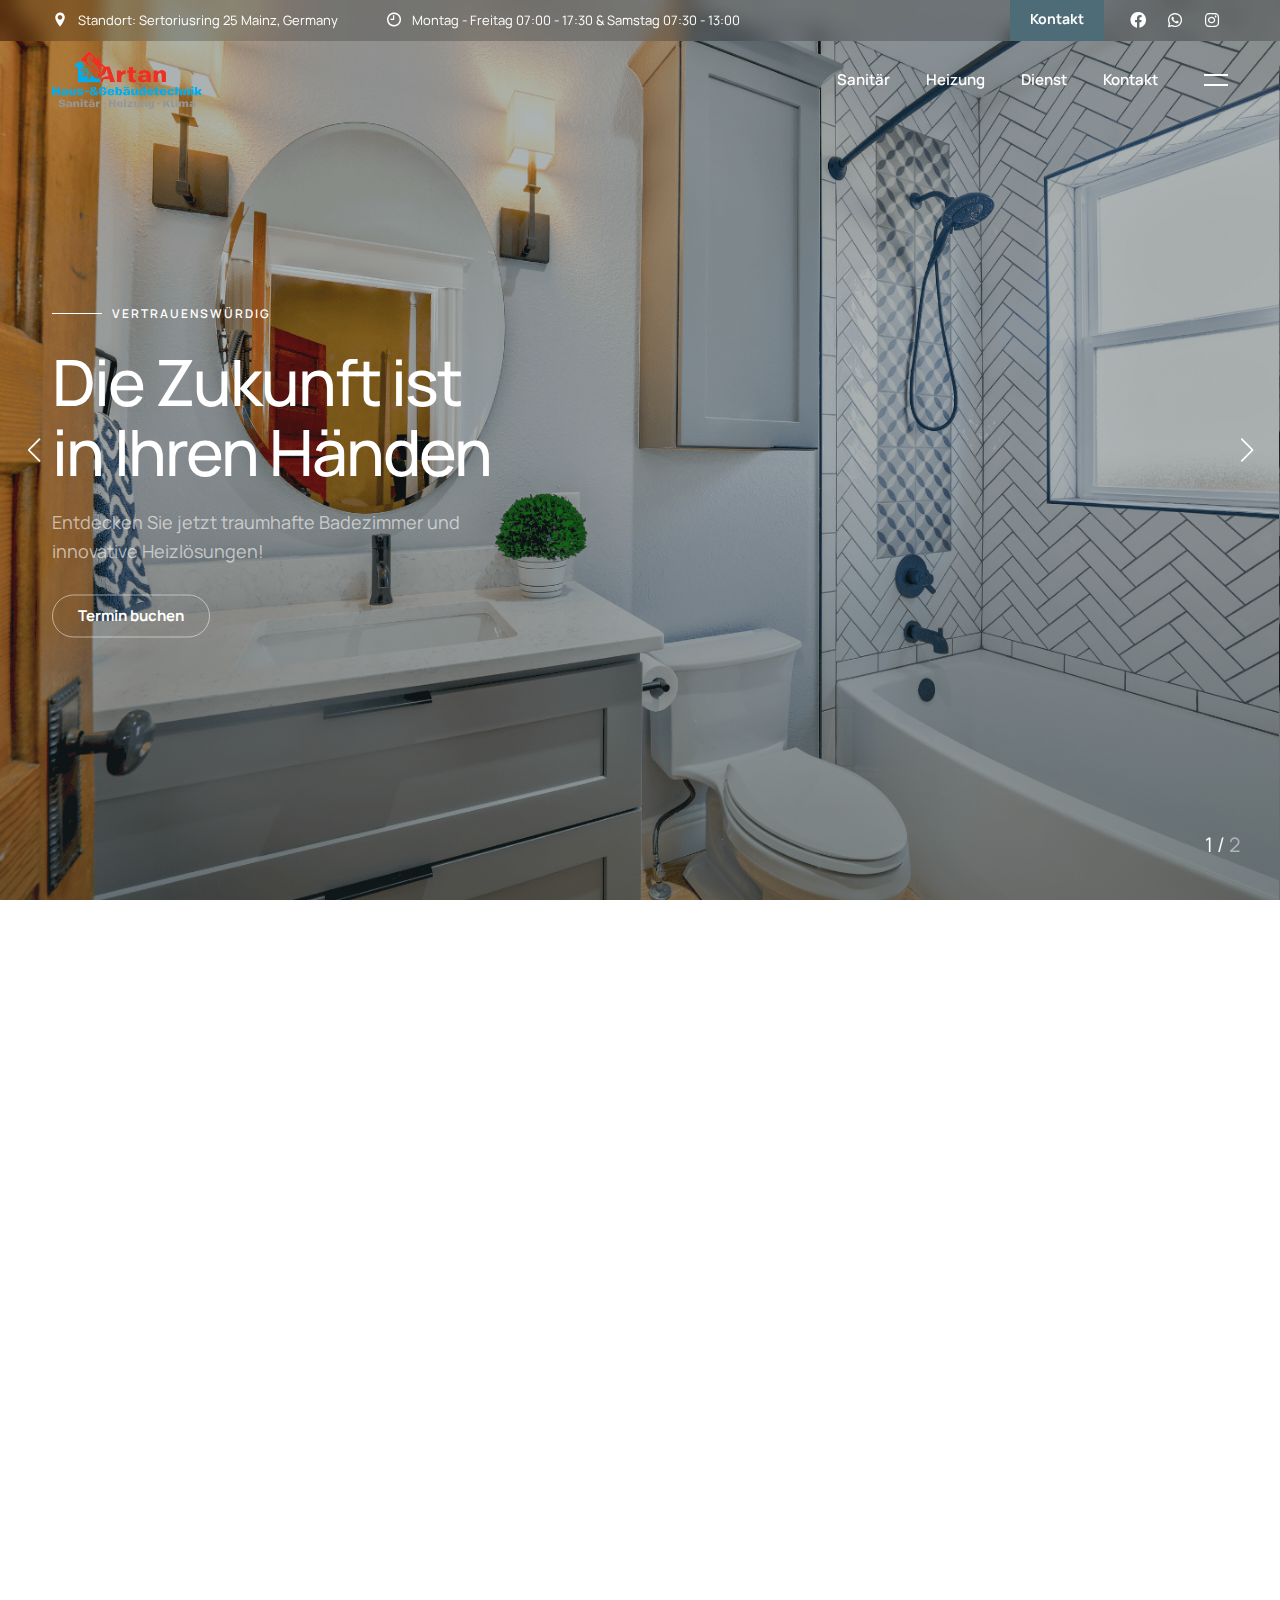
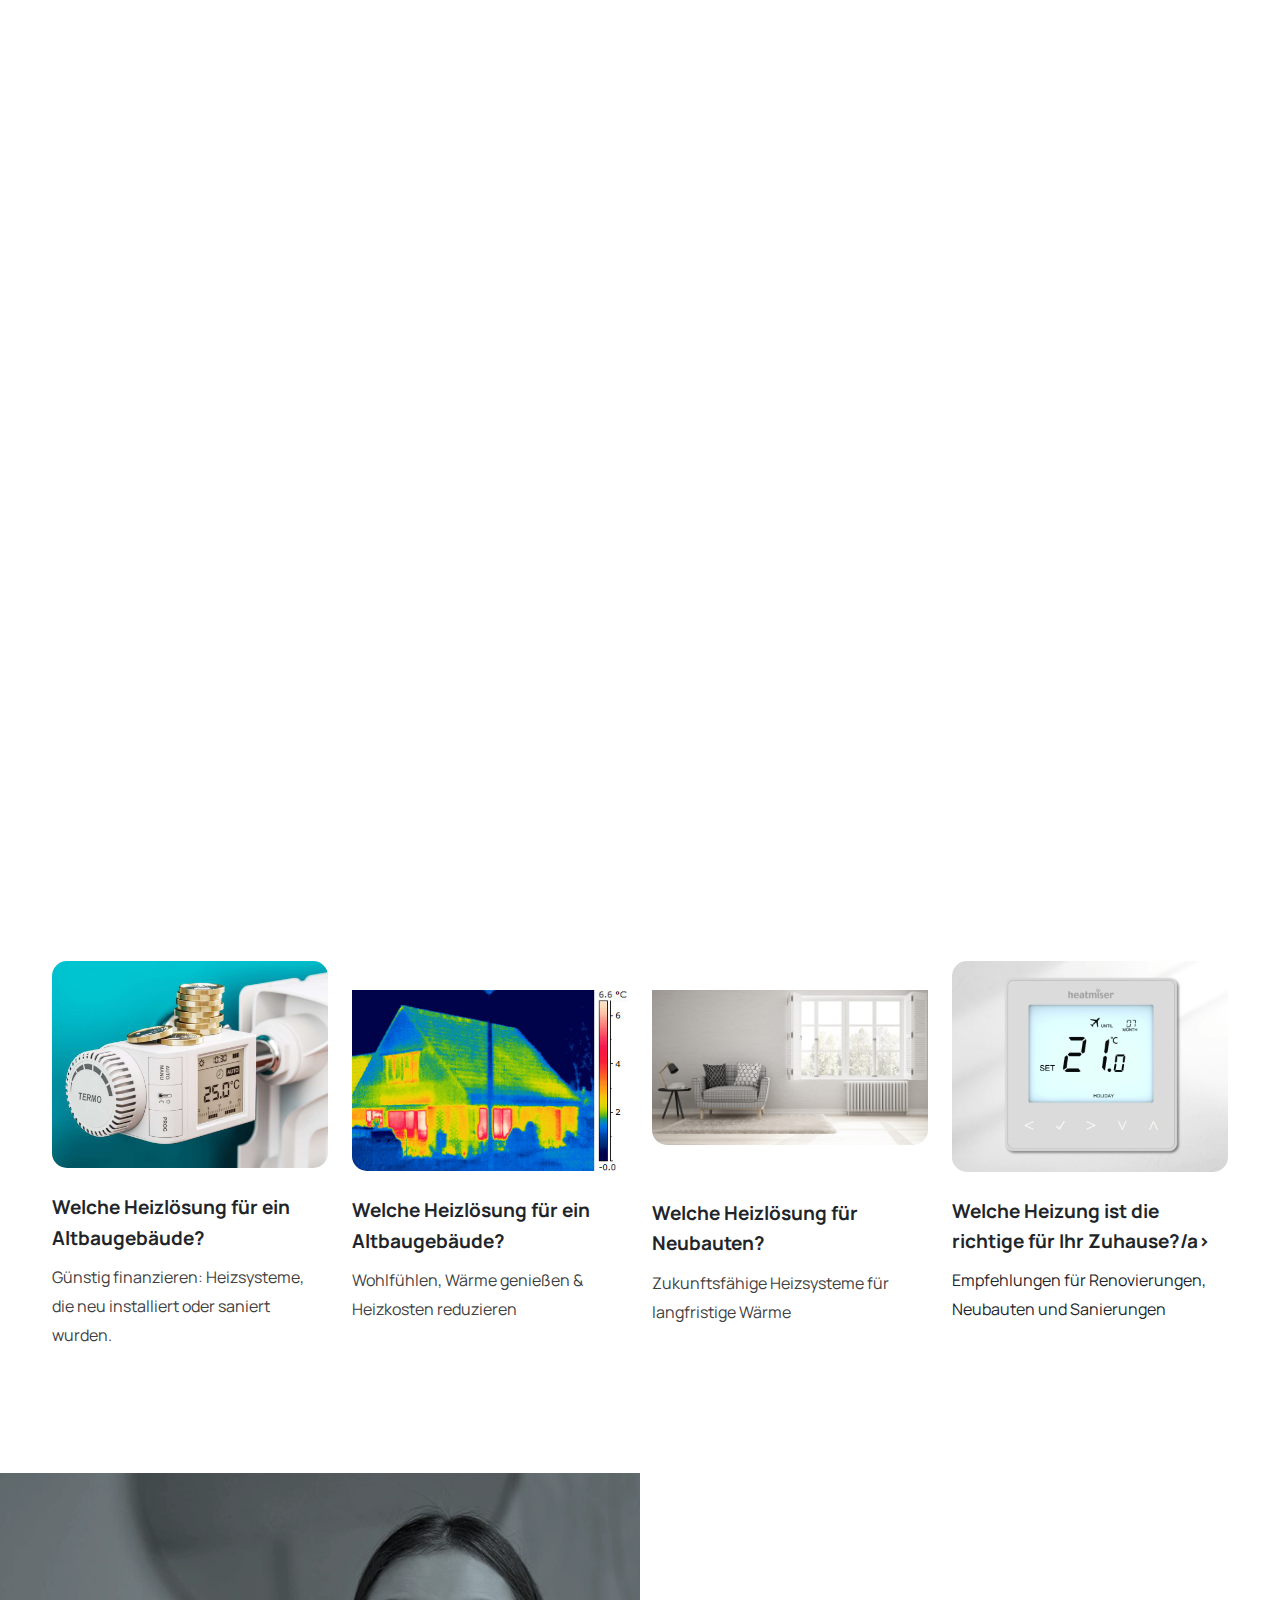
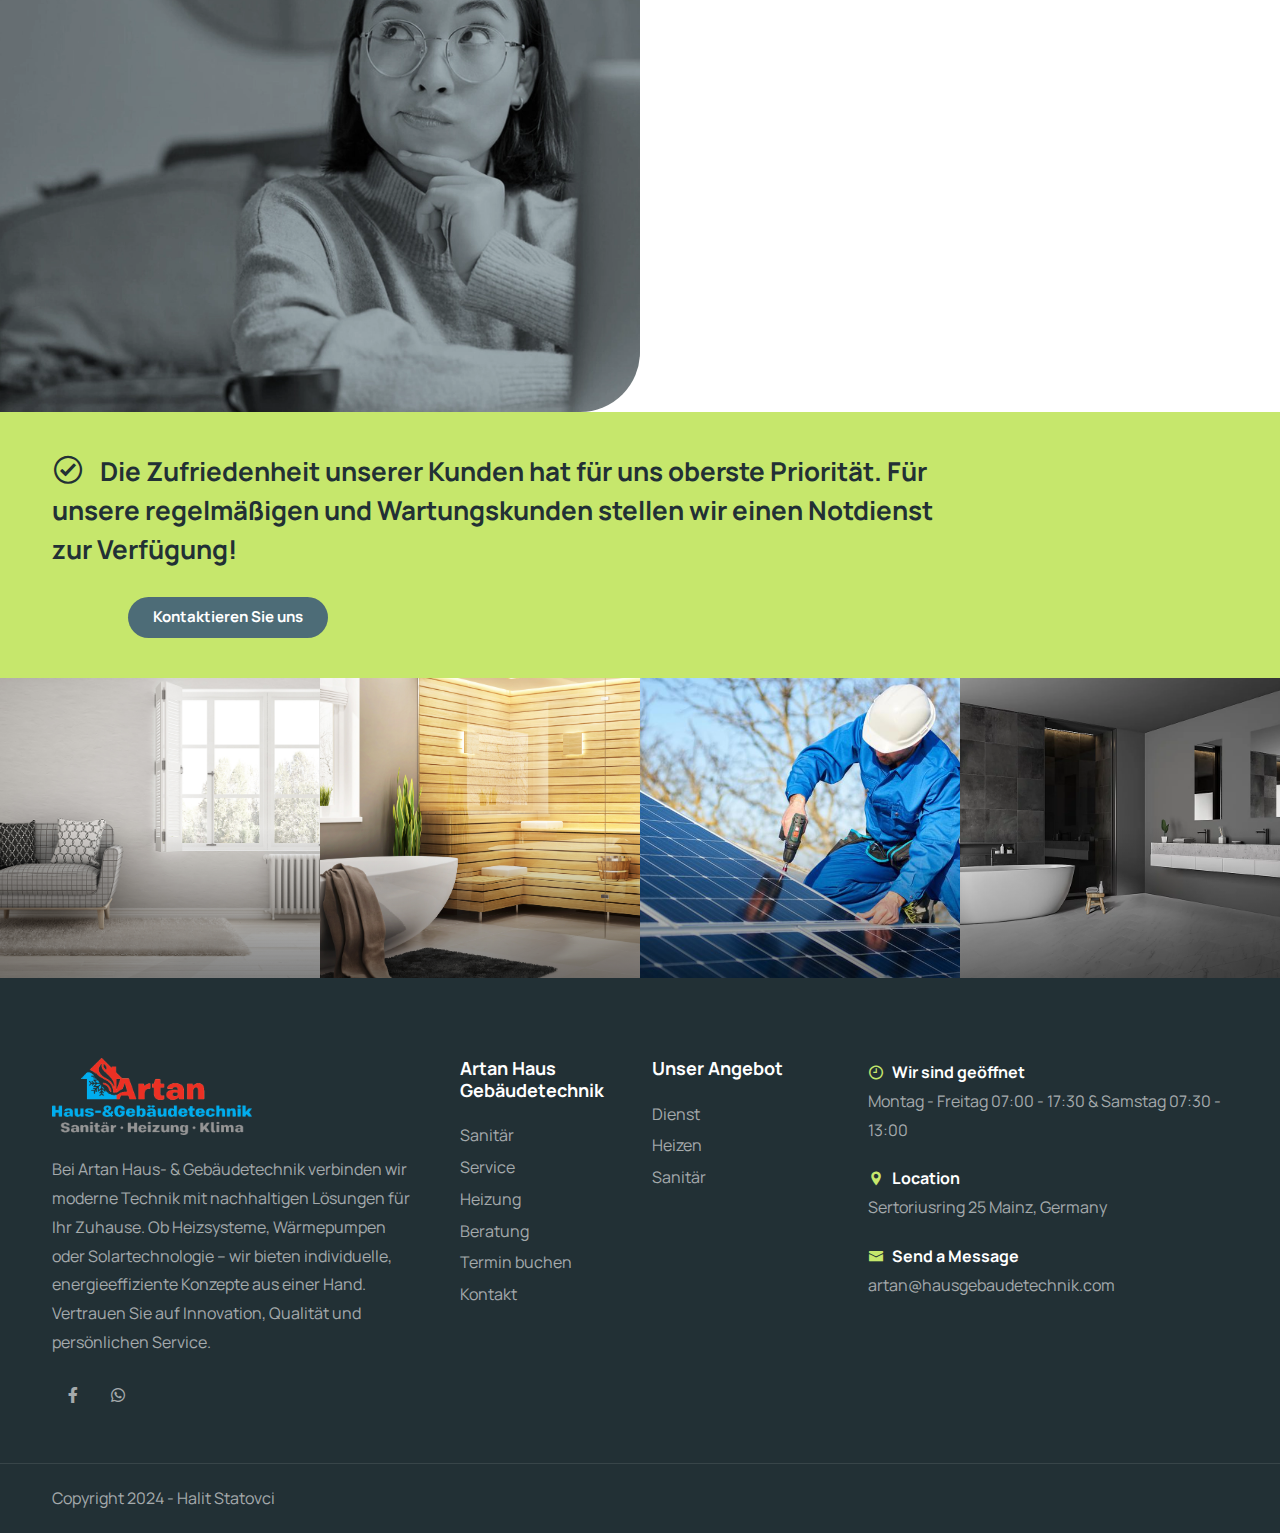
==== index.html @ dd242306 "d" ====
<!DOCTYPE html>
<html lang="en">

<head>
    <title>Artan Haus & Gebäudetechnik
    </title>
    <link rel="icon" href="images/logoartan/artaniconlogo.png" type="image/gif" sizes="16x16">
    <meta content="text/html;charset=utf-8" http-equiv="Content-Type">
    <meta content="width=device-width, initial-scale=1.0" name="viewport">
    <meta content="GadgetFix — Gadget Repair Website Template" name="description">
    <meta content="" name="keywords">
    <meta content="" name="author">
    <!-- CSS Files
    ================================================== -->
    <link href="css/bootstrap.min.css" rel="stylesheet" type="text/css" id="bootstrap">
    <link href="css/plugins.css" rel="stylesheet" type="text/css">
    <link href="css/swiper.css" rel="stylesheet" type="text/css">
    <link href="css/style.css" rel="stylesheet" type="text/css">
    <link href="css/coloring.css" rel="stylesheet" type="text/css">
    <!-- color scheme -->
    <link id="colors" href="css/colors/scheme-01.css" rel="stylesheet" type="text/css">

</head>

<body>
    <div id="wrapper">
        <div class="float-text show-on-scroll">
            <span><a href="#">Hochscrollen</a></span>
        </div>
        <div class="scrollbar-v show-on-scroll"></div>

        <!-- page preloader begin -->
        <div id="de-loader"></div>
        <!-- page preloader close -->

        <!-- header begin -->
        <header class="transparent has-topbar">
            <div id="topbar">
                <div class="container">
                    <div class="row">
                        <div class="col-lg-12">
                            <div class="d-flex justify-content-between xs-hide">
                                <div class="d-flex">
                                    <div class="topbar-widget me-5"><a href="#"><i
                                                class="icofont-location-pin"></i>Standort: Sertoriusring 25 Mainz,
                                            Germany</a></div>
                                    <div class="topbar-widget me-5"><a href="#"><i class="icofont-clock-time"></i>Montag
                                            - Freitag 07:00 - 17:30 & Samstag 07:30 - 13:00</a></div>
                                </div>

                                <div class="d-flex">
                                    <a class="btn-topbar bg-color me-3" href="contact.html">Kontakt</a>
                                    <div class="social-icons">
                                        <a href="#"><i class="fa-brands fa-facebook fa-lg"></i></a>
                                        <a href="#"><i class="fa-brands fa-whatsapp fa-lg"></i></a>
                                        <a href="#"><i class="fa-brands fa-instagram fa-lg"></i></a>
                                    </div>
                                </div>
                            </div>
                        </div>
                    </div>
                    <div class="clearfix"></div>
                </div>
            </div>
            <div class="container">
                <div class="row">
                    <div class="col-md-12">
                        <div class="de-flex sm-pt10">
                            <div class="de-flex-col">
                                <!-- logo begin -->
                                <div id="logo">
                                    <a href="index.html">
                                        <img class="logo-main" src="images/logoartan/artanlogo.png" alt="">
                                        <img class="logo-scroll" src="images/logo-black.webp" alt="">
                                        <img class="logo-mobile" src="images/logoartan/artanlogo.png" alt="">
                                    </a>
                                </div>
                                <!-- logo close -->
                            </div>
                            <div class="de-flex-col header-col-mid" style="margin-left: auto;">
                                <ul id="mainmenu">
                                    <li><a class="menu-item" href="sanitra.html">Sanitär</a></li>
                                    <li><a class="menu-item" href="heizen.html">Heizung</a></li>
                                    <li><a class="menu-item" href="blog-single2.html">Dienst</a></li>
                                    <li><a class="menu-item" href="contact.html">Kontakt</a></li>
                                </ul>
                            </div>
                            <div class="de-flex-col">
                                <div class="menu_side_area">
                                    <span id="menu-btn"></span>
                                </div>
                                <div id="btn-extra">
                                    <span></span>
                                    <span></span>
                                </div>
                            </div>
                        </div>
                    </div>
                </div>
            </div>
            
        </header>
        <!-- header close -->
        <!-- content begin -->
        <div class="no-bottom no-top" id="content">

            <div id="top"></div>

            <section class="section-dark text-light no-top no-bottom position-relative z-1000">
                <div class="v-center">
                    <div class="swiper">
                        <!-- Additional required wrapper -->
                        <div class="swiper-wrapper">
                            <!-- Slides -->
                            <div class="swiper-slide">
                                <div class="swiper-inner"
                                    data-bgimage="url(images/slider/bathroom-installation-bristol.png)">
                                    <div class="sw-caption">
                                        <div class="container">
                                            <div class="row gx-5 align-items-center justify-content-between">
                                                <div class="spacer-double"></div>
                                                <div class="col-lg-5 mb-sm-30">
                                                    <div class="subtitle s2 mb-4">Vertrauenswürdig</div>
                                                    <h1 class="slider-title">Die Zukunft ist in Ihren Händen</h1>
                                                    <p class="slider-teaser">Entdecken Sie jetzt traumhafte Badezimmer
                                                        und innovative Heizlösungen!</p>
                                                    <div class="spacer-10"></div>
                                                    <a class="btn-main btn-line fx-slide mb10 mb-3"
                                                        href="book-repair.html"><span>Termin buchen</span></a>
                                                </div>
                                                <div class="col-lg-6 sm-hide">
                                                    <img src="images/slider/" class="w-100 p-lg-5 p-0" alt="">
                                                </div>
                                            </div>
                                        </div>
                                    </div>
                                    <div class="sw-overlay op-7"></div>
                                </div>
                            </div>

                            <!-- Slides -->
                            <div class="swiper-slide">
                                <div class="swiper-inner" data-bgimage="url(images/slider/slider2.jpg)">
                                    <div class="sw-caption">
                                        <div class="container">
                                            <div class="row gx-5 align-items-center justify-content-between">
                                                <div class="spacer-double"></div>
                                                <div class="col-lg-5 mb-sm-30">
                                                    <div class="subtitle s2 mb-4">Vertrauenswürdig</div>
                                                    <h1 class="slider-title">Clever leben</h1>
                                                    <p class="slider-teaser">Bringen Sie moderne Installationen und
                                                        erneuerbare Energien in Ihr Zuhause!</p>
                                                    <div class="spacer-10"></div>
                                                    <a class="btn-main btn-line fx-slide mb10 mb-3"
                                                        href="book-repair.html"><span>Termin buchen</span></a>
                                                </div>

                                                <div class="col-lg-6 sm-hide">
                                                    <img src="images/slider/bulb.webp" class="w-100 p-lg-5 p-0" alt="">
                                                </div>
                                            </div>
                                        </div>
                                    </div>
                                    <div class="sw-overlay op-7"></div>
                                </div>
                            </div>




                        </div>
                        <!-- If we need pagination -->
                        <div class="swiper-pagination"></div>

                        <!-- If we need navigation buttons -->
                        <div class="swiper-button-prev"></div>
                        <div class="swiper-button-next"></div>

                    </div>
                </div>
            </section>


            <br>
            <br>
            <br>
            <br>
            <br>
            <br>



            <section class="pt-0 relative z-1000">
                <div class="container mt-min-80">
                    <div class="row justify-content-center">
                        <div class="col-lg-3 col-md-6 mb-4 wow fadeInRight" data-wow-delay=".0s">
                            <div class="bg-dark-2 p-40 rounded-1 text-light h-100 relative">
                                <div class="abs top-0 end-0 p-40 fw-bold fs-24 op-2">
                                    01
                                </div>
                                <img src="images/svg-color/deinst.png" class="w-70px mb-3" alt="">
                                <h4>Dienst</h4>
                                <p>Service mit Leidenschaft: Von der Notfallhilfe bis zum Rundum-sorglos-Paket!</p>
                                <a class="btn-plus" href="blog-single2.html">
                                    <i class="fa fa-plus"></i>
                                    <span>Mehr lesen</span>
                                </a>
                            </div>
                        </div>

                        <div class="col-lg-3 col-md-6 mb-4 wow fadeInRight" data-wow-delay=".2s">
                            <div class="bg-dark-2 p-40 rounded-1 text-light h-100 relative">
                                <div class="abs top-0 end-0 p-40 fw-bold fs-24 op-2">
                                    02
                                </div>
                                <img src="images/svg-color/heater_orange.png" class="w-70px mb-3" alt="">
                                <h4>Heizen</h4>
                                <p>Heizsysteme, Wärmepumpen, Solartechnologie</p>
                                <a class="btn-plus" href="heizen.html">
                                    <i class="fa fa-plus"></i>
                                    <span>Mehr lesen</span>
                                </a>
                            </div>
                        </div>

                        <div class="col-lg-3 col-md-6 mb-4 wow fadeInRight" data-wow-delay=".4s">
                            <div class="bg-dark-2 p-40 rounded-1 text-light h-100 relative">
                                <div class="abs top-0 end-0 p-40 fw-bold fs-24 op-2">
                                    03
                                </div>
                                <img src="images/svg-color/sanitaer.png" class="w-70px mb-3" alt="">
                                <h4>Sanitär</h4>
                                <p>Neuer Schwung für Ihr Badezimmer</p>
                                <a class="btn-plus" href="single-repair.html">
                                    <i class="fa fa-plus"></i>
                                    <span>Mehr lesen</span>
                                </a>
                            </div>
                        </div>
                    </div>
                </div>
            </section>



            <section class="no-top">
                <div class="container">
                    <div class="row g-4 mb-2 justify-content-center">
                        <div class="col-lg-5 text-center">
                            <div class="subtitle s2 wow fadeInUp mb-2">Top-Gründe</div>
                            <h2 class="wow fadeInUp" data-wow-delay=".2s">
                                Warum uns wählen</h2>
                        </div>
                    </div>
                    <div class="row g-4">
                        <div class="col-lg-4 col-md-6 wow fadeInUp">
                            <div class="relative">
                                <i class="abs fs-40 p-4 border-1-black icon_check rounded-1 text-dark"></i>
                                <div class="ps-100 ms-4">
                                    <h4>Fachkundige Techniker
                                    </h4>
                                    <p>Artan beschäftigt hochqualifizierte Fachleute, die auf energieeffiziente
                                        Heizsysteme, erneuerbare Energien und Gebäudetechnik spezialisiert sind. Sie
                                        bieten erstklassige Installations-, Wartungs- und Reparaturdienste.</p>
                                </div>
                            </div>
                        </div>

                        <div class="col-lg-4 col-md-6 wow fadeInUp">
                            <div class="relative">
                                <i class="abs fs-40 p-4 border-1-black icon_check rounded-1 text-dark"></i>
                                <div class="ps-100 ms-4">
                                    <h4>Schnelle und Effiziente Serviceleistung
                                    </h4>
                                    <p>Artan versteht die Bedeutung einer schnellen Lösung und liefert zügige und
                                        effiziente Dienstleistungen bei der Installation, Reparatur und Optimierung von
                                        Heizsystemen, um Ausfallzeiten zu minimieren.</p>
                                </div>
                            </div>
                        </div>

                        <div class="col-lg-4 col-md-6 wow fadeInUp">
                            <div class="relative">
                                <i class="abs fs-40 p-4 border-1-black icon_check rounded-1 text-dark"></i>
                                <div class="ps-100 ms-4">
                                    <h4>Transparente Preisgestaltung</h4>
                                    <p>Bei Artan erhalten Sie klare und wettbewerbsfähige Preise ohne versteckte Kosten.
                                        Alle Kosten werden im Voraus detailliert aufgelistet, bevor mit den Arbeiten
                                        begonnen wird.</p>
                                </div>
                            </div>
                        </div>

                        <div class="col-lg-4 col-md-6 wow fadeInUp">
                            <div class="relative">
                                <i class="abs fs-40 p-4 border-1-black icon_check rounded-1 text-dark"></i>
                                <div class="ps-100 ms-4">
                                    <h4>Qualität und Zuverlässigkeit
                                    </h4>
                                    <p>Artan verwendet nur hochwertige, nachhaltige Produkte und Technologien, die für
                                        eine langfristige Effizienz und Zuverlässigkeit aller Systeme sorgen.</p>
                                </div>
                            </div>
                        </div>

                        <div class="col-lg-4 col-md-6 wow fadeInUp">
                            <div class="relative">
                                <i class="abs fs-40 p-4 border-1-black icon_check rounded-1 text-dark"></i>
                                <div class="ps-100 ms-4">
                                    <h4>Wide Range of Repairs</h4>
                                    <p>From cracked screens and battery replacements to complex motherboard issues, we
                                        offer a comprehensive range of repair services for various devices.</p>
                                </div>
                            </div>
                        </div>

                        <div class="col-lg-4 col-md-6 wow fadeInUp">
                            <div class="relative">
                                <i class="abs fs-40 p-4 border-1-black icon_check rounded-1 text-dark"></i>
                                <div class="ps-100 ms-4">
                                    <h4>Umfassende Dienstleistungen
                                    </h4>
                                    <p>Artan bietet ein breites Spektrum an Dienstleistungen, von der Installation von
                                        Heizsystemen bis zur Integration erneuerbarer Energien und Smart-Home-Lösungen,
                                        um alle Bedürfnisse der Gebäude- und Energietechnik abzudecken.</p>
                                </div>
                            </div>
                        </div>
                    </div>
                </div>
            </section>

            <section>
                <div class="container">
                    <div class="row g-4">
                        <div class="col-lg-6 offset-lg-3 text-center">
                            <div class="subtitle wow fadeInUp mb-3">Themen</div>
                            <h2 class="wow fadeInUp" data-wow-delay=".2s">Laufende Beratungsthemen</h2>
                        </div>
                    </div>
                    <div class="row g-4">

                        <div class="col-lg-3">
                            <div class="overflow-hidden">
                                <div class="hover relative rounded-1 overflow-hidden">
                                    <img src="images/news/heizung-energie-heizkosten-sparen-muenzen-thermostat.jpg"
                                        class="w-100 hover-scale-1-1" alt="">
                                    <a href="#" onclick="return false;"
                                        class="d-block abs w-100 h-100 top-0 start-0"></a>
                                </div>

                                <div class="pt-4 relative">
                                    <h4><a class="text-dark" href="#" onclick="return false;">Welche Heizlösung für ein
                                            Altbaugebäude?</a></h4>
                                    <p class="mb-0">Günstig finanzieren: Heizsysteme, die neu installiert oder saniert
                                        wurden.</p>
                                </div>
                            </div>
                        </div>

                        <div class="col-lg-3">
                            <div class="overflow-hidden">
                                <div class="hover relative rounded-1 overflow-hidden">
                                    <br>
                                    <img src="images/news/8537020065_ec9d8330c1_w.jpg" class="w-100 hover-scale-1-1"
                                        alt="">
                                    <a href="#" onclick="return false;"
                                        class="d-block abs w-100 h-100 top-0 start-0"></a>
                                </div>

                                <div class="pt-4 relative">
                                    <h4><a class="text-dark" href="#" onclick="return false;">Welche Heizlösung für ein
                                            Altbaugebäude?</a></h4>
                                    <p class="mb-0">Wohlfühlen, Wärme genießen & Heizkosten reduzieren</p>
                                </div>
                            </div>
                        </div>

                        <div class="col-lg-3">
                            <div class="overflow-hidden">
                                <div class="hover relative rounded-1 overflow-hidden">
                                    <br>

                                    <img src="images/news/neue.jpg" class="w-100 hover-scale-1-1" alt="">
                                    <a href="#" onclick="return false;"
                                        class="d-block abs w-100 h-100 top-0 start-0"></a>
                                </div>
                                <br>
                                <div class="pt-4 relative">
                                    <h4><a class="text-dark" href="#" onclick="return false;">Welche Heizlösung für
                                            Neubauten?</a></h4>
                                    <p class="mb-0">Zukunftsfähige Heizsysteme für langfristige Wärme</p>
                                </div>
                            </div>
                        </div>

                        <div class="col-lg-3">
                            <div class="overflow-hidden">
                                <div class="hover relative rounded-1 overflow-hidden">
                                    <img src="images/news/cel.png" class="w-100 hover-scale-1-1" alt="">
                                    <a href="#" onclick="return false;"
                                        class="d-block abs w-100 h-100 top-0 start-0"></a>
                                </div>

                                <div class="pt-4 relative">
                                    <h4><a class="text-dark" href="#" onclick="return false;">Welche Heizung ist die
                                            richtige für Ihr Zuhause?/a></h4>
                                    <p class="mb-0">Empfehlungen für Renovierungen, Neubauten und Sanierungen</p>
                                </div>
                            </div>
                        </div>

                    </div>
                </div>
            </section>

            <section class="section-dark no-top no-bottom overflow-hidden">
                <div class="container-fluid relative half-fluid">
                    <div class="container">
                        <div class="row">
                            <!-- Image -->
                            <div
                                class="col-lg-6 position-lg-absolute left-half h-100 overflow-hidden rounded-bottom-end-60">
                                <div class="image" data-bgimage="url(images/svg-black/9.webp) center"></div>
                            </div>
                            <!-- Text -->
                            <div class="col-lg-6 offset-lg-6 relative z-2">
                                <div class="spacer-double"></div>
                                <div class="ps-lg-5">
                                    <div class="subtitle s2 wow fadeInUp mb-2">Questions</div>
                                    <h2 class="wow fadeInUp mb-2" data-wow-delay=".2s">Frequently asked questions</h2>
                                    <div class="accordion s2 wow fadeInUp">
                                        <div class="accordion-section">
                                            <div class="accordion-section-title" data-tab="#accordion-a1">
                                                What types of gadgets do you service?
                                            </div>
                                            <div class="accordion-section-content" id="accordion-a1">
                                                <p class="mb-0">We service a wide range of gadgets including
                                                    smartphones, tablets, laptops, desktops, smartwatches, and gaming
                                                    consoles.</p>
                                            </div>
                                            <div class="accordion-section-title" data-tab="#accordion-a2">
                                                What brands do you repair?
                                            </div>
                                            <div class="accordion-section-content" id="accordion-a2">
                                                <p class="mb-0">We repair gadgets from major brands such as Apple,
                                                    Samsung, Sony, Microsoft, Dell, HP, and many others.</p>
                                            </div>
                                            <div class="accordion-section-title" data-tab="#accordion-a3">
                                                Do you offer a warranty on your repairs?
                                            </div>
                                            <div class="accordion-section-content" id="accordion-a3">
                                                <p class="mb-0">Yes, we offer a 90-day warranty on all our repairs. This
                                                    covers any issues related to the repair work done by us.</p>
                                            </div>
                                            <div class="accordion-section-title" data-tab="#accordion-a4">
                                                How do I get my gadget repaired?
                                            </div>
                                            <div class="accordion-section-content" id="accordion-a4">
                                                <p class="mb-0">You can either visit our store, schedule a pick-up
                                                    service, or mail in your gadget for repair. Please contact us to
                                                    arrange the most convenient option for you.</p>
                                            </div>
                                            <div class="accordion-section-title" data-tab="#accordion-a5">
                                                Do I need to back up my data before repair?
                                            </div>
                                            <div class="accordion-section-content" id="accordion-a5">
                                                <p class="mb-0">Yes, we recommend that you back up all your data before
                                                    bringing in your device for repair. While we take utmost care, we
                                                    cannot guarantee the safety of your data during the repair process.
                                                </p>
                                            </div>
                                            <div class="accordion-section-title" data-tab="#accordion-a6">
                                                How long will the repair take?
                                            </div>
                                            <div class="accordion-section-content" id="accordion-a6">
                                                <p class="mb-0">The repair time varies depending on the type of device
                                                    and the nature of the issue. Simple repairs can often be done within
                                                    a few hours, while more complex issues may take a few days.</p>
                                            </div>
                                        </div>
                                    </div>
                                </div>
                                <div class="spacer-single sm-hide"></div>
                            </div>
                        </div>
                    </div>
                </div>
            </section>

            <!-- Add the following CSS and JavaScript directly below your HTML -->
            <style>
                .accordion-section-content {
                    display: none;
                    /* Hide the content by default */
                }

                .accordion-section-content.active {
                    display: block;
                    /* Show the content when 'active' class is added */
                }
            </style>

            <script>
                document.addEventListener('DOMContentLoaded', function () {
                    // Select all accordion titles
                    const accordionTitles = document.querySelectorAll('.accordion-section-title');

                    // Add event listener for each title
                    accordionTitles.forEach(function (title) {
                        title.addEventListener('click', function (event) {
                            event.preventDefault(); // Prevent the default link action (redirection)

                            // Get the corresponding content section based on the data-tab attribute
                            const content = document.querySelector(title.getAttribute('data-tab'));

                            // If the content is already active, do nothing (don't toggle close)
                            if (content.classList.contains('active')) {
                                return;
                            }

                            // Close all other open accordion sections
                            const allContent = document.querySelectorAll('.accordion-section-content');
                            allContent.forEach(function (item) {
                                item.classList.remove('active'); // Hide all other sections
                            });

                            // Open the selected content
                            content.classList.add('active');
                        });
                    });
                });
            </script>




            <section class="bg-color-2 pt-40 pb-40">
                <div class="container">
                    <div class="row g-4 align-items-center">
                        <div class="col-lg-9">
                            <h3 class="mb-1"><i class="icofont-check-circled fs-32 me-3"></i>Die Zufriedenheit unserer
                                Kunden hat für uns oberste Priorität. Für unsere regelmäßigen und Wartungskunden stellen
                                wir einen Notdienst zur Verfügung!</h3>
                        </div>

                        <div class="col-lg-3 text-lg-end text-start">
                            <a class="btn-main" href="book-repair.html">Kontaktieren Sie uns</a>
                        </div>
                    </div>
                </div>
            </section>


            <section class="p-0">
                <div class="container-fluid">
                    <div class="owl-4-nomargin owl-carousel owl-theme bg-dark-2">
                        <div class="item">
                            <div class="bg-dark-2 text-light h-100 overflow-hidden">
                                <div class="relative overflow-hidden">
                                    <p class="d-inline bg-blur abs abs-center px-2 rounded-3 text-center bottom-10 z-1000 text-white mb-0 fs-14"></p>
                                    <img src="images/news/neue.jpg" style="width: 100%; height: 300px; object-fit: cover;" alt="">
                                    <div class="de-overlay-gradient-dark op-5 h-50 top-50"></div>
                                </div>
                            </div>
                        </div>
            
                        <div class="item">
                            <div class="bg-dark-2 text-light h-100 overflow-hidden">
                                <div class="relative overflow-hidden">
                                    <p class="d-inline bg-blur abs abs-center px-2 rounded-3 text-center bottom-10 z-1000 text-white mb-0 fs-14"></p>
                                    <img src="images/news/Spacuzzi_1b-1.jpg" style="width: 100%; height: 300px; object-fit: cover;" alt="">
                                    <div class="de-overlay-gradient-dark op-5 h-50 top-50"></div>
                                </div>
                            </div>
                        </div>
            
                        <div class="item">
                            <div class="bg-dark-2 text-light h-100 overflow-hidden">
                                <div class="relative overflow-hidden">
                                    <p class="d-inline bg-blur abs abs-center px-2 rounded-3 text-center bottom-10 z-1000 text-white mb-0 fs-14"></p>
                                    <img src="images/news/solar.webp" style="width: 100%; height: 300px; object-fit: cover;" alt="">
                                    <div class="de-overlay-gradient-dark op-5 h-50 top-50"></div>
                                </div>
                            </div>
                        </div>
            
                        <div class="item">
                            <div class="bg-dark-2 text-light h-100 overflow-hidden">
                                <div class="relative overflow-hidden">
                                    <p class="d-inline bg-blur abs abs-center px-2 rounded-3 text-center bottom-10 z-1000 text-white mb-0 fs-14"></p>
                                    <img src="images/news/bath.webp" style="width: 100%; height: 300px; object-fit: cover;" alt="">
                                    <div class="de-overlay-gradient-dark op-5 h-50 top-50"></div>
                                </div>
                            </div>
                        </div>
            
                        <div class="item">
                            <div class="bg-dark-2 text-light h-100 overflow-hidden">
                                <div class="relative overflow-hidden">
                                    <p class="d-inline bg-blur abs abs-center px-2 rounded-3 text-center bottom-10 z-1000 text-white mb-0 fs-14"></p>
                                    <img src="images/news/working-man.webp" style="width: 100%; height: 300px; object-fit: cover;" alt="">
                                    <div class="de-overlay-gradient-dark op-5 h-50 top-50"></div>
                                </div>
                            </div>
                        </div>
            
                        <div class="item">
                            <div class="bg-dark-2 text-light h-100 overflow-hidden">
                                <div class="relative overflow-hidden">
                                    <p class="d-inline bg-blur abs abs-center px-2 rounded-3 text-center bottom-10 z-1000 text-white mb-0 fs-14"></p>
                                    <img src="images/news/heizung-energie-heizkosten-sparen-muenzen-thermostat.jpg" style="width: 100%; height: 300px; object-fit: cover;" alt="">
                                    <div class="de-overlay-gradient-dark op-5 h-50 top-50"></div>
                                </div>
                            </div>
                        </div>
            
                        <div class="item">
                            <div class="bg-dark-2 text-light h-100 overflow-hidden">
                                <div class="relative overflow-hidden">
                                    <p class="d-inline bg-blur abs abs-center px-2 rounded-3 text-center bottom-10 z-1000 text-white mb-0 fs-14"></p>
                                    <img src="images/news/man-clock.webp" style="width: 100%; height: 300px; object-fit: cover;" alt="">
                                    <div class="de-overlay-gradient-dark op-5 h-50 top-50"></div>
                                </div>
                            </div>
                        </div>
            
                        <div class="item">
                            <div class="bg-dark-2 text-light h-100 overflow-hidden">
                                <div class="relative overflow-hidden">
                                    <p class="d-inline bg-blur abs abs-center px-2 rounded-3 text-center bottom-10 z-1000 text-white mb-0 fs-14"></p>
                                    <img src="images/news/sc-bath.png" style="width: 100%; height: 300px; object-fit: cover;" alt="">
                                    <div class="de-overlay-gradient-dark op-5 h-50 top-50"></div>
                                </div>
                            </div>
                        </div>
                    </div>
                </div>
            </section>
        </div>
        <!-- content close -->

        <!-- footer begin -->
        <footer class="section-dark">
            <div class="container">
                <div class="row gx-5">
                    <div class="col-lg-4 col-sm-6">
                        <img src="images/logoartan/artanlogo.png" class="w-200px" alt="">
                        <div class="spacer-20"></div>
                        <p>Bei Artan Haus- & Gebäudetechnik verbinden wir moderne Technik mit nachhaltigen Lösungen für
                            Ihr Zuhause. Ob Heizsysteme, Wärmepumpen oder Solartechnologie – wir bieten individuelle,
                            energieeffiziente Konzepte aus einer Hand. Vertrauen Sie auf Innovation, Qualität und
                            persönlichen Service.</p>

                        <div class="social-icons mb-sm-30">
                            <a href="#"><i class="fa-brands fa-facebook-f"></i></a>

                            <a href="#"><i class="fa-brands fa-whatsapp"></i></a>

                        </div>
                    </div>
                    <div class="col-lg-4 col-sm-12 order-lg-1 order-sm-2">
                        <div class="row">
                            <div class="col-lg-6 col-sm-6">
                                <div class="widget">
                                    <h5>Artan Haus Gebäudetechnik </h5>
                                    <ul>
                                        <li><a href="index.html">Sanitär</a></li>
                                        <li><a href="services">Service</a></li>
                                        <li><a href="track.html">Heizung</a></li>
                                        <li><a href="book-repair.html">Beratung</a></li>
                                        <li><a href="blog.html">Termin buchen</a></li>
                                        <li><a href="contact.html">Kontakt</a></li>
                                    </ul>
                                </div>
                            </div>
                            <div class="col-lg-6 col-sm-6">
                                <div class="widget">
                                    <h5>Unser Angebot</h5>
                                    <ul>
                                        <li><a href="services.html">Dienst</a></li>
                                        <li><a href="services.html">Heizen</a></li>
                                        <li><a href="services.html">Sanitär</a></li>
                                    </ul>
                                </div>
                            </div>
                        </div>
                    </div>
                    <div class="col-lg-4 col-sm-6 order-lg-2 order-sm-1">
                        <div class="widget">
                            <div class="fw-bold text-white"><i class="icofont-clock-time me-2 id-color-2"></i>Wir sind
                                geöffnet</div>
                            Montag - Freitag 07:00 - 17:30 & Samstag 07:30 - 13:00
                            <div class="spacer-20"></div>

                            <div class="fw-bold text-white"><i class="icofont-location-pin me-2 id-color-2"></i>Location
                            </div>
                            Sertoriusring 25 Mainz, Germany

                            <div class="spacer-20"></div>

                            <div class="fw-bold text-white"><i class="icofont-envelope me-2 id-color-2"></i>Send a
                                Message</div>
                            artan@hausgebaudetechnik.com
                        </div>
                    </div>
                </div>
            </div>
            <div class="subfooter">
                <div class="container">
                    <div class="row">
                        <div class="col-md-12">
                            <div class="de-flex">
                                <div class="de-flex-col">
                                    Copyright 2024 - Halit Statovci
                                </div>

                            </div>
                        </div>
                    </div>
                </div>
            </div>
        </footer>
        <!-- footer close -->
    </div>



    <!-- overlay content begin -->
    <div id="extra-wrap" class="text-light">
        <div id="btn-close">
            <span></span>
            <span></span>
        </div>

        <div id="extra-content">
            <img src="images/logoartan/artanlogo.png" class="w-150px" alt="">

            <div class="spacer-30-line"></div>

            <h5 class="mb-3">Unser Angebot</h5>

            <div class="row g-2">
                <div class="col-lg-4 col-sm-4">
                    <a class="p-0 py-2 text-center d-block" href="blog-single2.html">
                        <img src="images/svg-color/deinst.png" class="w-50px mb-3" alt="">
                        <h6 class="mb-0">Dienst</h6>
                    </a>
                </div>

                <div class="col-lg-4 col-sm-4">
                    <a class="p-0 py-2 text-center d-block" href="heizen.html">
                        <img src="images/svg-color/heater_orange.png" class="w-50px mb-3" alt="">
                        <h6 class="mb-0">Heizen</h6>
                    </a>
                </div>

                <div class="col-lg-4 col-sm-4">
                    <a class="p-0 py-2 text-center d-block" href="single-repair.html">
                        <img src="images/svg-color/sanitaer.png" class="w-50px mb-3" alt="">
                        <h6 class="mb-0">Sanitär</h6>
                    </a>
                </div>


            </div>


            <div class="spacer-30-line"></div>

            <h5>Informationen</h5>
            <div><i class="icofont-clock-time me-2 op-5"></i>Montag - Freitag 07:00 - 17:30 & Samstag 07:30 - 13:00
            </div>
            <div><i class="icofont-location-pin me-2 op-5"></i>Sertoriusring 25 Mainz, Germany </div>
            <div><i class="icofont-envelope me-2 op-5"></i>artan@hausgebaudetechnik.com</div>

            <div class="spacer-30-line"></div>

            <h5>Über uns</h5>
            <p>Bei Artan Haus- & Gebäudetechnik verbinden wir moderne Technik mit nachhaltigen Lösungen für Ihr Zuhause.
                Ob Heizsysteme, Wärmepumpen oder Solartechnologie – wir bieten individuelle, energieeffiziente Konzepte
                aus einer Hand. Vertrauen Sie auf Innovation, Qualität und persönlichen Service.</p>

            <div class="social-icons">
                <a href="#"><i class="fa-brands fa-facebook-f"></i></a>
             
                <a href="#"><i class="fa-brands fa-instagram"></i></a>
            
                <a href="#"><i class="fa-brands fa-whatsapp"></i></a>
            </div>
        </div>
    </div>


    <!-- overlay content end -->


    <!-- Javascript Files
    ================================================== -->
    <script src="js/plugins.js"></script>
    <script src="js/designesia.js"></script>
    <script src="js/swiper.js"></script>
    <script src="js/custom-marquee.js"></script>
    <script src="js/custom-swiper-1.js"></script>

</body>

</html>
---- css/plugins.css ----
@charset "UTF-8";
/*!
 * animate.css -http://daneden.me/animate
 * Version - 3.5.1
 * Licensed under the MIT license - http://opensource.org/licenses/MIT
 *
 * Copyright (c) 2016 Daniel Eden
 */
 .animated{-webkit-animation-duration:.8s;animation-duration:.8s;-webkit-animation-fill-mode:both;animation-fill-mode:both}.animated.infinite{-webkit-animation-iteration-count:infinite;animation-iteration-count:infinite}.animated.hinge{-webkit-animation-duration:2s;animation-duration:2s}.animated.flipOutX,.animated.flipOutY,.animated.bounceIn,.animated.bounceOut{-webkit-animation-duration:.75s;animation-duration:.75s}@-webkit-keyframes bounce{from,20%,53%,80%,to{-webkit-animation-timing-function:cubic-bezier(.215,.61,.355,1);animation-timing-function:cubic-bezier(.215,.61,.355,1);-webkit-transform:translate3d(0,0,0);transform:translate3d(0,0,0)}40%,43%{-webkit-animation-timing-function:cubic-bezier(.755,.05,.855,.06);animation-timing-function:cubic-bezier(.755,.05,.855,.06);-webkit-transform:translate3d(0,-30px,0);transform:translate3d(0,-30px,0)}70%{-webkit-animation-timing-function:cubic-bezier(.755,.05,.855,.06);animation-timing-function:cubic-bezier(.755,.05,.855,.06);-webkit-transform:translate3d(0,-15px,0);transform:translate3d(0,-15px,0)}90%{-webkit-transform:translate3d(0,-4px,0);transform:translate3d(0,-4px,0)}}@keyframes bounce{from,20%,53%,80%,to{-webkit-animation-timing-function:cubic-bezier(.215,.61,.355,1);animation-timing-function:cubic-bezier(.215,.61,.355,1);-webkit-transform:translate3d(0,0,0);transform:translate3d(0,0,0)}40%,43%{-webkit-animation-timing-function:cubic-bezier(.755,.05,.855,.06);animation-timing-function:cubic-bezier(.755,.05,.855,.06);-webkit-transform:translate3d(0,-30px,0);transform:translate3d(0,-30px,0)}70%{-webkit-animation-timing-function:cubic-bezier(.755,.05,.855,.06);animation-timing-function:cubic-bezier(.755,.05,.855,.06);-webkit-transform:translate3d(0,-15px,0);transform:translate3d(0,-15px,0)}90%{-webkit-transform:translate3d(0,-4px,0);transform:translate3d(0,-4px,0)}}.bounce{-webkit-animation-name:bounce;animation-name:bounce;-webkit-transform-origin:center bottom;transform-origin:center bottom}@-webkit-keyframes flash{from,50%,to{opacity:1}25%,75%{opacity:0}}@keyframes flash{from,50%,to{opacity:1}25%,75%{opacity:0}}.flash{-webkit-animation-name:flash;animation-name:flash}@-webkit-keyframes pulse{from{-webkit-transform:scale3d(1,1,1);transform:scale3d(1,1,1)}50%{-webkit-transform:scale3d(1.05,1.05,1.05);transform:scale3d(1.05,1.05,1.05)}to{-webkit-transform:scale3d(1,1,1);transform:scale3d(1,1,1)}}@keyframes pulse{from{-webkit-transform:scale3d(1,1,1);transform:scale3d(1,1,1)}50%{-webkit-transform:scale3d(1.05,1.05,1.05);transform:scale3d(1.05,1.05,1.05)}to{-webkit-transform:scale3d(1,1,1);transform:scale3d(1,1,1)}}.pulse{-webkit-animation-name:pulse;animation-name:pulse}@-webkit-keyframes rubberBand{from{-webkit-transform:scale3d(1,1,1);transform:scale3d(1,1,1)}30%{-webkit-transform:scale3d(1.25,.75,1);transform:scale3d(1.25,.75,1)}40%{-webkit-transform:scale3d(.75,1.25,1);transform:scale3d(.75,1.25,1)}50%{-webkit-transform:scale3d(1.15,.85,1);transform:scale3d(1.15,.85,1)}65%{-webkit-transform:scale3d(.95,1.05,1);transform:scale3d(.95,1.05,1)}75%{-webkit-transform:scale3d(1.05,.95,1);transform:scale3d(1.05,.95,1)}to{-webkit-transform:scale3d(1,1,1);transform:scale3d(1,1,1)}}@keyframes rubberBand{from{-webkit-transform:scale3d(1,1,1);transform:scale3d(1,1,1)}30%{-webkit-transform:scale3d(1.25,.75,1);transform:scale3d(1.25,.75,1)}40%{-webkit-transform:scale3d(.75,1.25,1);transform:scale3d(.75,1.25,1)}50%{-webkit-transform:scale3d(1.15,.85,1);transform:scale3d(1.15,.85,1)}65%{-webkit-transform:scale3d(.95,1.05,1);transform:scale3d(.95,1.05,1)}75%{-webkit-transform:scale3d(1.05,.95,1);transform:scale3d(1.05,.95,1)}to{-webkit-transform:scale3d(1,1,1);transform:scale3d(1,1,1)}}.rubberBand{-webkit-animation-name:rubberBand;animation-name:rubberBand}@-webkit-keyframes shake{from,to{-webkit-transform:translate3d(0,0,0);transform:translate3d(0,0,0)}10%,30%,50%,70%,90%{-webkit-transform:translate3d(-10px,0,0);transform:translate3d(-10px,0,0)}20%,40%,60%,80%{-webkit-transform:translate3d(10px,0,0);transform:translate3d(10px,0,0)}}@keyframes shake{from,to{-webkit-transform:translate3d(0,0,0);transform:translate3d(0,0,0)}10%,30%,50%,70%,90%{-webkit-transform:translate3d(-10px,0,0);transform:translate3d(-10px,0,0)}20%,40%,60%,80%{-webkit-transform:translate3d(10px,0,0);transform:translate3d(10px,0,0)}}.shake{-webkit-animation-name:shake;animation-name:shake}@-webkit-keyframes headShake{0%{-webkit-transform:translateX(0);transform:translateX(0)}6.5%{-webkit-transform:translateX(-6px) rotateY(-9deg);transform:translateX(-6px) rotateY(-9deg)}18.5%{-webkit-transform:translateX(5px) rotateY(7deg);transform:translateX(5px) rotateY(7deg)}31.5%{-webkit-transform:translateX(-3px) rotateY(-5deg);transform:translateX(-3px) rotateY(-5deg)}43.5%{-webkit-transform:translateX(2px) rotateY(3deg);transform:translateX(2px) rotateY(3deg)}50%{-webkit-transform:translateX(0);transform:translateX(0)}}@keyframes headShake{0%{-webkit-transform:translateX(0);transform:translateX(0)}6.5%{-webkit-transform:translateX(-6px) rotateY(-9deg);transform:translateX(-6px) rotateY(-9deg)}18.5%{-webkit-transform:translateX(5px) rotateY(7deg);transform:translateX(5px) rotateY(7deg)}31.5%{-webkit-transform:translateX(-3px) rotateY(-5deg);transform:translateX(-3px) rotateY(-5deg)}43.5%{-webkit-transform:translateX(2px) rotateY(3deg);transform:translateX(2px) rotateY(3deg)}50%{-webkit-transform:translateX(0);transform:translateX(0)}}.headShake{-webkit-animation-timing-function:ease-in-out;animation-timing-function:ease-in-out;-webkit-animation-name:headShake;animation-name:headShake}@-webkit-keyframes swing{20%{-webkit-transform:rotate3d(0,0,1,15deg);transform:rotate3d(0,0,1,15deg)}40%{-webkit-transform:rotate3d(0,0,1,-10deg);transform:rotate3d(0,0,1,-10deg)}60%{-webkit-transform:rotate3d(0,0,1,5deg);transform:rotate3d(0,0,1,5deg)}80%{-webkit-transform:rotate3d(0,0,1,-5deg);transform:rotate3d(0,0,1,-5deg)}to{-webkit-transform:rotate3d(0,0,1,0deg);transform:rotate3d(0,0,1,0deg)}}@keyframes swing{20%{-webkit-transform:rotate3d(0,0,1,15deg);transform:rotate3d(0,0,1,15deg)}40%{-webkit-transform:rotate3d(0,0,1,-10deg);transform:rotate3d(0,0,1,-10deg)}60%{-webkit-transform:rotate3d(0,0,1,5deg);transform:rotate3d(0,0,1,5deg)}80%{-webkit-transform:rotate3d(0,0,1,-5deg);transform:rotate3d(0,0,1,-5deg)}to{-webkit-transform:rotate3d(0,0,1,0deg);transform:rotate3d(0,0,1,0deg)}}.swing{-webkit-transform-origin:top center;transform-origin:top center;-webkit-animation-name:swing;animation-name:swing}@-webkit-keyframes tada{from{-webkit-transform:scale3d(1,1,1);transform:scale3d(1,1,1)}10%,20%{-webkit-transform:scale3d(.9,.9,.9) rotate3d(0,0,1,-3deg);transform:scale3d(.9,.9,.9) rotate3d(0,0,1,-3deg)}30%,50%,70%,90%{-webkit-transform:scale3d(1.1,1.1,1.1) rotate3d(0,0,1,3deg);transform:scale3d(1.1,1.1,1.1) rotate3d(0,0,1,3deg)}40%,60%,80%{-webkit-transform:scale3d(1.1,1.1,1.1) rotate3d(0,0,1,-3deg);transform:scale3d(1.1,1.1,1.1) rotate3d(0,0,1,-3deg)}to{-webkit-transform:scale3d(1,1,1);transform:scale3d(1,1,1)}}@keyframes tada{from{-webkit-transform:scale3d(1,1,1);transform:scale3d(1,1,1)}10%,20%{-webkit-transform:scale3d(.9,.9,.9) rotate3d(0,0,1,-3deg);transform:scale3d(.9,.9,.9) rotate3d(0,0,1,-3deg)}30%,50%,70%,90%{-webkit-transform:scale3d(1.1,1.1,1.1) rotate3d(0,0,1,3deg);transform:scale3d(1.1,1.1,1.1) rotate3d(0,0,1,3deg)}40%,60%,80%{-webkit-transform:scale3d(1.1,1.1,1.1) rotate3d(0,0,1,-3deg);transform:scale3d(1.1,1.1,1.1) rotate3d(0,0,1,-3deg)}to{-webkit-transform:scale3d(1,1,1);transform:scale3d(1,1,1)}}.tada{-webkit-animation-name:tada;animation-name:tada}@-webkit-keyframes wobble{from{-webkit-transform:none;transform:none}15%{-webkit-transform:translate3d(-25%,0,0) rotate3d(0,0,1,-5deg);transform:translate3d(-25%,0,0) rotate3d(0,0,1,-5deg)}30%{-webkit-transform:translate3d(20%,0,0) rotate3d(0,0,1,3deg);transform:translate3d(20%,0,0) rotate3d(0,0,1,3deg)}45%{-webkit-transform:translate3d(-15%,0,0) rotate3d(0,0,1,-3deg);transform:translate3d(-15%,0,0) rotate3d(0,0,1,-3deg)}60%{-webkit-transform:translate3d(10%,0,0) rotate3d(0,0,1,2deg);transform:translate3d(10%,0,0) rotate3d(0,0,1,2deg)}75%{-webkit-transform:translate3d(-5%,0,0) rotate3d(0,0,1,-1deg);transform:translate3d(-5%,0,0) rotate3d(0,0,1,-1deg)}to{-webkit-transform:none;transform:none}}@keyframes wobble{from{-webkit-transform:none;transform:none}15%{-webkit-transform:translate3d(-25%,0,0) rotate3d(0,0,1,-5deg);transform:translate3d(-25%,0,0) rotate3d(0,0,1,-5deg)}30%{-webkit-transform:translate3d(20%,0,0) rotate3d(0,0,1,3deg);transform:translate3d(20%,0,0) rotate3d(0,0,1,3deg)}45%{-webkit-transform:translate3d(-15%,0,0) rotate3d(0,0,1,-3deg);transform:translate3d(-15%,0,0) rotate3d(0,0,1,-3deg)}60%{-webkit-transform:translate3d(10%,0,0) rotate3d(0,0,1,2deg);transform:translate3d(10%,0,0) rotate3d(0,0,1,2deg)}75%{-webkit-transform:translate3d(-5%,0,0) rotate3d(0,0,1,-1deg);transform:translate3d(-5%,0,0) rotate3d(0,0,1,-1deg)}to{-webkit-transform:none;transform:none}}.wobble{-webkit-animation-name:wobble;animation-name:wobble}@-webkit-keyframes jello{from,11.1%,to{-webkit-transform:none;transform:none}22.2%{-webkit-transform:skewX(-12.5deg) skewY(-12.5deg);transform:skewX(-12.5deg) skewY(-12.5deg)}33.3%{-webkit-transform:skewX(6.25deg) skewY(6.25deg);transform:skewX(6.25deg) skewY(6.25deg)}44.4%{-webkit-transform:skewX(-3.125deg) skewY(-3.125deg);transform:skewX(-3.125deg) skewY(-3.125deg)}55.5%{-webkit-transform:skewX(1.5625deg) skewY(1.5625deg);transform:skewX(1.5625deg) skewY(1.5625deg)}66.6%{-webkit-transform:skewX(-0.78125deg) skewY(-0.78125deg);transform:skewX(-0.78125deg) skewY(-0.78125deg)}77.7%{-webkit-transform:skewX(0.390625deg) skewY(0.390625deg);transform:skewX(0.390625deg) skewY(0.390625deg)}88.8%{-webkit-transform:skewX(-0.1953125deg) skewY(-0.1953125deg);transform:skewX(-0.1953125deg) skewY(-0.1953125deg)}}@keyframes jello{from,11.1%,to{-webkit-transform:none;transform:none}22.2%{-webkit-transform:skewX(-12.5deg) skewY(-12.5deg);transform:skewX(-12.5deg) skewY(-12.5deg)}33.3%{-webkit-transform:skewX(6.25deg) skewY(6.25deg);transform:skewX(6.25deg) skewY(6.25deg)}44.4%{-webkit-transform:skewX(-3.125deg) skewY(-3.125deg);transform:skewX(-3.125deg) skewY(-3.125deg)}55.5%{-webkit-transform:skewX(1.5625deg) skewY(1.5625deg);transform:skewX(1.5625deg) skewY(1.5625deg)}66.6%{-webkit-transform:skewX(-0.78125deg) skewY(-0.78125deg);transform:skewX(-0.78125deg) skewY(-0.78125deg)}77.7%{-webkit-transform:skewX(0.390625deg) skewY(0.390625deg);transform:skewX(0.390625deg) skewY(0.390625deg)}88.8%{-webkit-transform:skewX(-0.1953125deg) skewY(-0.1953125deg);transform:skewX(-0.1953125deg) skewY(-0.1953125deg)}}.jello{-webkit-animation-name:jello;animation-name:jello;-webkit-transform-origin:center;transform-origin:center}@-webkit-keyframes bounceIn{from,20%,40%,60%,80%,to{-webkit-animation-timing-function:cubic-bezier(.215,.61,.355,1);animation-timing-function:cubic-bezier(.215,.61,.355,1)}0%{opacity:0;-webkit-transform:scale3d(.3,.3,.3);transform:scale3d(.3,.3,.3)}20%{-webkit-transform:scale3d(1.1,1.1,1.1);transform:scale3d(1.1,1.1,1.1)}40%{-webkit-transform:scale3d(.9,.9,.9);transform:scale3d(.9,.9,.9)}60%{opacity:1;-webkit-transform:scale3d(1.03,1.03,1.03);transform:scale3d(1.03,1.03,1.03)}80%{-webkit-transform:scale3d(.97,.97,.97);transform:scale3d(.97,.97,.97)}to{opacity:1;-webkit-transform:scale3d(1,1,1);transform:scale3d(1,1,1)}}@keyframes bounceIn{from,20%,40%,60%,80%,to{-webkit-animation-timing-function:cubic-bezier(.215,.61,.355,1);animation-timing-function:cubic-bezier(.215,.61,.355,1)}0%{opacity:0;-webkit-transform:scale3d(.3,.3,.3);transform:scale3d(.3,.3,.3)}20%{-webkit-transform:scale3d(1.1,1.1,1.1);transform:scale3d(1.1,1.1,1.1)}40%{-webkit-transform:scale3d(.9,.9,.9);transform:scale3d(.9,.9,.9)}60%{opacity:1;-webkit-transform:scale3d(1.03,1.03,1.03);transform:scale3d(1.03,1.03,1.03)}80%{-webkit-transform:scale3d(.97,.97,.97);transform:scale3d(.97,.97,.97)}to{opacity:1;-webkit-transform:scale3d(1,1,1);transform:scale3d(1,1,1)}}.bounceIn{-webkit-animation-name:bounceIn;animation-name:bounceIn}@-webkit-keyframes bounceInDown{from,60%,75%,90%,to{-webkit-animation-timing-function:cubic-bezier(.215,.61,.355,1);animation-timing-function:cubic-bezier(.215,.61,.355,1)}0%{opacity:0;-webkit-transform:translate3d(0,-3000px,0);transform:translate3d(0,-3000px,0)}60%{opacity:1;-webkit-transform:translate3d(0,25px,0);transform:translate3d(0,25px,0)}75%{-webkit-transform:translate3d(0,-10px,0);transform:translate3d(0,-10px,0)}90%{-webkit-transform:translate3d(0,5px,0);transform:translate3d(0,5px,0)}to{-webkit-transform:none;transform:none}}@keyframes bounceInDown{from,60%,75%,90%,to{-webkit-animation-timing-function:cubic-bezier(.215,.61,.355,1);animation-timing-function:cubic-bezier(.215,.61,.355,1)}0%{opacity:0;-webkit-transform:translate3d(0,-3000px,0);transform:translate3d(0,-3000px,0)}60%{opacity:1;-webkit-transform:translate3d(0,25px,0);transform:translate3d(0,25px,0)}75%{-webkit-transform:translate3d(0,-10px,0);transform:translate3d(0,-10px,0)}90%{-webkit-transform:translate3d(0,5px,0);transform:translate3d(0,5px,0)}to{-webkit-transform:none;transform:none}}.bounceInDown{-webkit-animation-name:bounceInDown;animation-name:bounceInDown}@-webkit-keyframes bounceInLeft{from,60%,75%,90%,to{-webkit-animation-timing-function:cubic-bezier(.215,.61,.355,1);animation-timing-function:cubic-bezier(.215,.61,.355,1)}0%{opacity:0;-webkit-transform:translate3d(-3000px,0,0);transform:translate3d(-3000px,0,0)}60%{opacity:1;-webkit-transform:translate3d(25px,0,0);transform:translate3d(25px,0,0)}75%{-webkit-transform:translate3d(-10px,0,0);transform:translate3d(-10px,0,0)}90%{-webkit-transform:translate3d(5px,0,0);transform:translate3d(5px,0,0)}to{-webkit-transform:none;transform:none}}@keyframes bounceInLeft{from,60%,75%,90%,to{-webkit-animation-timing-function:cubic-bezier(.215,.61,.355,1);animation-timing-function:cubic-bezier(.215,.61,.355,1)}0%{opacity:0;-webkit-transform:translate3d(-3000px,0,0);transform:translate3d(-3000px,0,0)}60%{opacity:1;-webkit-transform:translate3d(25px,0,0);transform:translate3d(25px,0,0)}75%{-webkit-transform:translate3d(-10px,0,0);transform:translate3d(-10px,0,0)}90%{-webkit-transform:translate3d(5px,0,0);transform:translate3d(5px,0,0)}to{-webkit-transform:none;transform:none}}.bounceInLeft{-webkit-animation-name:bounceInLeft;animation-name:bounceInLeft}@-webkit-keyframes bounceInRight{from,60%,75%,90%,to{-webkit-animation-timing-function:cubic-bezier(.215,.61,.355,1);animation-timing-function:cubic-bezier(.215,.61,.355,1)}from{opacity:0;-webkit-transform:translate3d(3000px,0,0);transform:translate3d(3000px,0,0)}60%{opacity:1;-webkit-transform:translate3d(-25px,0,0);transform:translate3d(-25px,0,0)}75%{-webkit-transform:translate3d(10px,0,0);transform:translate3d(10px,0,0)}90%{-webkit-transform:translate3d(-5px,0,0);transform:translate3d(-5px,0,0)}to{-webkit-transform:none;transform:none}}@keyframes bounceInRight{from,60%,75%,90%,to{-webkit-animation-timing-function:cubic-bezier(.215,.61,.355,1);animation-timing-function:cubic-bezier(.215,.61,.355,1)}from{opacity:0;-webkit-transform:translate3d(3000px,0,0);transform:translate3d(3000px,0,0)}60%{opacity:1;-webkit-transform:translate3d(-25px,0,0);transform:translate3d(-25px,0,0)}75%{-webkit-transform:translate3d(10px,0,0);transform:translate3d(10px,0,0)}90%{-webkit-transform:translate3d(-5px,0,0);transform:translate3d(-5px,0,0)}to{-webkit-transform:none;transform:none}}.bounceInRight{-webkit-animation-name:bounceInRight;animation-name:bounceInRight}@-webkit-keyframes bounceInUp{from,60%,75%,90%,to{-webkit-animation-timing-function:cubic-bezier(.215,.61,.355,1);animation-timing-function:cubic-bezier(.215,.61,.355,1)}from{opacity:0;-webkit-transform:translate3d(0,3000px,0);transform:translate3d(0,3000px,0)}60%{opacity:1;-webkit-transform:translate3d(0,-20px,0);transform:translate3d(0,-20px,0)}75%{-webkit-transform:translate3d(0,10px,0);transform:translate3d(0,10px,0)}90%{-webkit-transform:translate3d(0,-5px,0);transform:translate3d(0,-5px,0)}to{-webkit-transform:translate3d(0,0,0);transform:translate3d(0,0,0)}}@keyframes bounceInUp{from,60%,75%,90%,to{-webkit-animation-timing-function:cubic-bezier(.215,.61,.355,1);animation-timing-function:cubic-bezier(.215,.61,.355,1)}from{opacity:0;-webkit-transform:translate3d(0,3000px,0);transform:translate3d(0,3000px,0)}60%{opacity:1;-webkit-transform:translate3d(0,-20px,0);transform:translate3d(0,-20px,0)}75%{-webkit-transform:translate3d(0,10px,0);transform:translate3d(0,10px,0)}90%{-webkit-transform:translate3d(0,-5px,0);transform:translate3d(0,-5px,0)}to{-webkit-transform:translate3d(0,0,0);transform:translate3d(0,0,0)}}.bounceInUp{-webkit-animation-name:bounceInUp;animation-name:bounceInUp}@-webkit-keyframes bounceOut{20%{-webkit-transform:scale3d(.9,.9,.9);transform:scale3d(.9,.9,.9)}50%,55%{opacity:1;-webkit-transform:scale3d(1.1,1.1,1.1);transform:scale3d(1.1,1.1,1.1)}to{opacity:0;-webkit-transform:scale3d(.3,.3,.3);transform:scale3d(.3,.3,.3)}}@keyframes bounceOut{20%{-webkit-transform:scale3d(.9,.9,.9);transform:scale3d(.9,.9,.9)}50%,55%{opacity:1;-webkit-transform:scale3d(1.1,1.1,1.1);transform:scale3d(1.1,1.1,1.1)}to{opacity:0;-webkit-transform:scale3d(.3,.3,.3);transform:scale3d(.3,.3,.3)}}.bounceOut{-webkit-animation-name:bounceOut;animation-name:bounceOut}@-webkit-keyframes bounceOutDown{20%{-webkit-transform:translate3d(0,10px,0);transform:translate3d(0,10px,0)}40%,45%{opacity:1;-webkit-transform:translate3d(0,-20px,0);transform:translate3d(0,-20px,0)}to{opacity:0;-webkit-transform:translate3d(0,2000px,0);transform:translate3d(0,2000px,0)}}@keyframes bounceOutDown{20%{-webkit-transform:translate3d(0,10px,0);transform:translate3d(0,10px,0)}40%,45%{opacity:1;-webkit-transform:translate3d(0,-20px,0);transform:translate3d(0,-20px,0)}to{opacity:0;-webkit-transform:translate3d(0,2000px,0);transform:translate3d(0,2000px,0)}}.bounceOutDown{-webkit-animation-name:bounceOutDown;animation-name:bounceOutDown}@-webkit-keyframes bounceOutLeft{20%{opacity:1;-webkit-transform:translate3d(20px,0,0);transform:translate3d(20px,0,0)}to{opacity:0;-webkit-transform:translate3d(-2000px,0,0);transform:translate3d(-2000px,0,0)}}@keyframes bounceOutLeft{20%{opacity:1;-webkit-transform:translate3d(20px,0,0);transform:translate3d(20px,0,0)}to{opacity:0;-webkit-transform:translate3d(-2000px,0,0);transform:translate3d(-2000px,0,0)}}.bounceOutLeft{-webkit-animation-name:bounceOutLeft;animation-name:bounceOutLeft}@-webkit-keyframes bounceOutRight{20%{opacity:1;-webkit-transform:translate3d(-20px,0,0);transform:translate3d(-20px,0,0)}to{opacity:0;-webkit-transform:translate3d(2000px,0,0);transform:translate3d(2000px,0,0)}}@keyframes bounceOutRight{20%{opacity:1;-webkit-transform:translate3d(-20px,0,0);transform:translate3d(-20px,0,0)}to{opacity:0;-webkit-transform:translate3d(2000px,0,0);transform:translate3d(2000px,0,0)}}.bounceOutRight{-webkit-animation-name:bounceOutRight;animation-name:bounceOutRight}@-webkit-keyframes bounceOutUp{20%{-webkit-transform:translate3d(0,-10px,0);transform:translate3d(0,-10px,0)}40%,45%{opacity:1;-webkit-transform:translate3d(0,20px,0);transform:translate3d(0,20px,0)}to{opacity:0;-webkit-transform:translate3d(0,-2000px,0);transform:translate3d(0,-2000px,0)}}@keyframes bounceOutUp{20%{-webkit-transform:translate3d(0,-10px,0);transform:translate3d(0,-10px,0)}40%,45%{opacity:1;-webkit-transform:translate3d(0,20px,0);transform:translate3d(0,20px,0)}to{opacity:0;-webkit-transform:translate3d(0,-2000px,0);transform:translate3d(0,-2000px,0)}}.bounceOutUp{-webkit-animation-name:bounceOutUp;animation-name:bounceOutUp}@-webkit-keyframes fadeIn{from{opacity:0}to{opacity:1}}@keyframes fadeIn{from{opacity:0}to{opacity:1}}.fadeIn{-webkit-animation-name:fadeIn;animation-name:fadeIn}@-webkit-keyframes fadeInDown{from{opacity:0;-webkit-transform:translate3d(0,-30%,0);transform:translate3d(0,-30%,0)}to{opacity:1;-webkit-transform:none;transform:none}}@keyframes fadeInDown{from{opacity:0;-webkit-transform:translate3d(0,-30%,0);transform:translate3d(0,-30%,0)}to{opacity:1;-webkit-transform:none;transform:none}}.fadeInDown{-webkit-animation-name:fadeInDown;animation-name:fadeInDown}@-webkit-keyframes fadeInDownBig{from{opacity:0;-webkit-transform:translate3d(0,-2000px,0);transform:translate3d(0,-2000px,0)}to{opacity:1;-webkit-transform:none;transform:none}}@keyframes fadeInDownBig{from{opacity:0;-webkit-transform:translate3d(0,-2000px,0);transform:translate3d(0,-2000px,0)}to{opacity:1;-webkit-transform:none;transform:none}}.fadeInDownBig{-webkit-animation-name:fadeInDownBig;animation-name:fadeInDownBig}@-webkit-keyframes fadeInLeft{from{opacity:0;-webkit-transform:translate3d(-10%,0,0);transform:translate3d(-10%,0,0)}to{opacity:1;-webkit-transform:none;transform:none}}@keyframes fadeInLeft{from{opacity:0;-webkit-transform:translate3d(-10%,0,0);transform:translate3d(-10%,0,0)}to{opacity:1;-webkit-transform:none;transform:none}}.fadeInLeft{-webkit-animation-name:fadeInLeft;animation-name:fadeInLeft}@-webkit-keyframes fadeInLeftBig{from{opacity:0;-webkit-transform:translate3d(-2000px,0,0);transform:translate3d(-2000px,0,0)}to{opacity:1;-webkit-transform:none;transform:none}}@keyframes fadeInLeftBig{from{opacity:0;-webkit-transform:translate3d(-2000px,0,0);transform:translate3d(-2000px,0,0)}to{opacity:1;-webkit-transform:none;transform:none}}.fadeInLeftBig{-webkit-animation-name:fadeInLeftBig;animation-name:fadeInLeftBig}@-webkit-keyframes fadeInRight{from{opacity:0;-webkit-transform:translate3d(10%,0,0);transform:translate3d(10%,0,0)}to{opacity:1;-webkit-transform:none;transform:none}}@keyframes fadeInRight{from{opacity:0;-webkit-transform:translate3d(10%,0,0);transform:translate3d(10%,0,0)}to{opacity:1;-webkit-transform:none;transform:none}}.fadeInRight{-webkit-animation-name:fadeInRight;animation-name:fadeInRight}@-webkit-keyframes fadeInRightBig{from{opacity:0;-webkit-transform:translate3d(2000px,0,0);transform:translate3d(2000px,0,0)}to{opacity:1;-webkit-transform:none;transform:none}}@keyframes fadeInRightBig{from{opacity:0;-webkit-transform:translate3d(2000px,0,0);transform:translate3d(2000px,0,0)}to{opacity:1;-webkit-transform:none;transform:none}}.fadeInRightBig{-webkit-animation-name:fadeInRightBig;animation-name:fadeInRightBig}@-webkit-keyframes fadeInUp{from{opacity:0;-webkit-transform:translate3d(0,30%,0);transform:translate3d(0,30%,0)}to{opacity:1;-webkit-transform:none;transform:none}}@keyframes fadeInUp{from{opacity:0;-webkit-transform:translate3d(0,30%,0);transform:translate3d(0,30%,0)}to{opacity:1;-webkit-transform:none;transform:none}}.fadeInUp{-webkit-animation-name:fadeInUp;animation-name:fadeInUp}@-webkit-keyframes fadeInUpBig{from{opacity:0;-webkit-transform:translate3d(0,2000px,0);transform:translate3d(0,2000px,0)}to{opacity:1;-webkit-transform:none;transform:none}}@keyframes fadeInUpBig{from{opacity:0;-webkit-transform:translate3d(0,2000px,0);transform:translate3d(0,2000px,0)}to{opacity:1;-webkit-transform:none;transform:none}}.fadeInUpBig{-webkit-animation-name:fadeInUpBig;animation-name:fadeInUpBig}@-webkit-keyframes fadeOut{from{opacity:1}to{opacity:0}}@keyframes fadeOut{from{opacity:1}to{opacity:0}}.fadeOut{-webkit-animation-name:fadeOut;animation-name:fadeOut}@-webkit-keyframes fadeOutDown{from{opacity:1}to{opacity:0;-webkit-transform:translate3d(0,30%,0);transform:translate3d(0,30%,0)}}@keyframes fadeOutDown{from{opacity:1}to{opacity:0;-webkit-transform:translate3d(0,30%,0);transform:translate3d(0,30%,0)}}.fadeOutDown{-webkit-animation-name:fadeOutDown;animation-name:fadeOutDown}@-webkit-keyframes fadeOutDownBig{from{opacity:1}to{opacity:0;-webkit-transform:translate3d(0,2000px,0);transform:translate3d(0,2000px,0)}}@keyframes fadeOutDownBig{from{opacity:1}to{opacity:0;-webkit-transform:translate3d(0,2000px,0);transform:translate3d(0,2000px,0)}}.fadeOutDownBig{-webkit-animation-name:fadeOutDownBig;animation-name:fadeOutDownBig}@-webkit-keyframes fadeOutLeft{from{opacity:1}to{opacity:0;-webkit-transform:translate3d(-10%,0,0);transform:translate3d(-10%,0,0)}}@keyframes fadeOutLeft{from{opacity:1}to{opacity:0;-webkit-transform:translate3d(-10%,0,0);transform:translate3d(-10%,0,0)}}.fadeOutLeft{-webkit-animation-name:fadeOutLeft;animation-name:fadeOutLeft}@-webkit-keyframes fadeOutLeftBig{from{opacity:1}to{opacity:0;-webkit-transform:translate3d(-2000px,0,0);transform:translate3d(-2000px,0,0)}}@keyframes fadeOutLeftBig{from{opacity:1}to{opacity:0;-webkit-transform:translate3d(-2000px,0,0);transform:translate3d(-2000px,0,0)}}.fadeOutLeftBig{-webkit-animation-name:fadeOutLeftBig;animation-name:fadeOutLeftBig}@-webkit-keyframes fadeOutRight{from{opacity:1}to{opacity:0;-webkit-transform:translate3d(10%,0,0);transform:translate3d(10%,0,0)}}@keyframes fadeOutRight{from{opacity:1}to{opacity:0;-webkit-transform:translate3d(10%,0,0);transform:translate3d(10%,0,0)}}.fadeOutRight{-webkit-animation-name:fadeOutRight;animation-name:fadeOutRight}@-webkit-keyframes fadeOutRightBig{from{opacity:1}to{opacity:0;-webkit-transform:translate3d(2000px,0,0);transform:translate3d(2000px,0,0)}}@keyframes fadeOutRightBig{from{opacity:1}to{opacity:0;-webkit-transform:translate3d(2000px,0,0);transform:translate3d(2000px,0,0)}}.fadeOutRightBig{-webkit-animation-name:fadeOutRightBig;animation-name:fadeOutRightBig}@-webkit-keyframes fadeOutUp{from{opacity:1}to{opacity:0;-webkit-transform:translate3d(0,-30%,0);transform:translate3d(0,-30%,0)}}@keyframes fadeOutUp{from{opacity:1}to{opacity:0;-webkit-transform:translate3d(0,-30%,0);transform:translate3d(0,-30%,0)}}.fadeOutUp{-webkit-animation-name:fadeOutUp;animation-name:fadeOutUp}@-webkit-keyframes fadeOutUpBig{from{opacity:1}to{opacity:0;-webkit-transform:translate3d(0,-2000px,0);transform:translate3d(0,-2000px,0)}}@keyframes fadeOutUpBig{from{opacity:1}to{opacity:0;-webkit-transform:translate3d(0,-2000px,0);transform:translate3d(0,-2000px,0)}}.fadeOutUpBig{-webkit-animation-name:fadeOutUpBig;animation-name:fadeOutUpBig}@-webkit-keyframes flip{from{-webkit-transform:perspective(400px) rotate3d(0,1,0,-360deg);transform:perspective(400px) rotate3d(0,1,0,-360deg);-webkit-animation-timing-function:ease-out;animation-timing-function:ease-out}40%{-webkit-transform:perspective(400px) translate3d(0,0,150px) rotate3d(0,1,0,-190deg);transform:perspective(400px) translate3d(0,0,150px) rotate3d(0,1,0,-190deg);-webkit-animation-timing-function:ease-out;animation-timing-function:ease-out}50%{-webkit-transform:perspective(400px) translate3d(0,0,150px) rotate3d(0,1,0,-170deg);transform:perspective(400px) translate3d(0,0,150px) rotate3d(0,1,0,-170deg);-webkit-animation-timing-function:ease-in;animation-timing-function:ease-in}80%{-webkit-transform:perspective(400px) scale3d(.95,.95,.95);transform:perspective(400px) scale3d(.95,.95,.95);-webkit-animation-timing-function:ease-in;animation-timing-function:ease-in}to{-webkit-transform:perspective(400px);transform:perspective(400px);-webkit-animation-timing-function:ease-in;animation-timing-function:ease-in}}@keyframes flip{from{-webkit-transform:perspective(400px) rotate3d(0,1,0,-360deg);transform:perspective(400px) rotate3d(0,1,0,-360deg);-webkit-animation-timing-function:ease-out;animation-timing-function:ease-out}40%{-webkit-transform:perspective(400px) translate3d(0,0,150px) rotate3d(0,1,0,-190deg);transform:perspective(400px) translate3d(0,0,150px) rotate3d(0,1,0,-190deg);-webkit-animation-timing-function:ease-out;animation-timing-function:ease-out}50%{-webkit-transform:perspective(400px) translate3d(0,0,150px) rotate3d(0,1,0,-170deg);transform:perspective(400px) translate3d(0,0,150px) rotate3d(0,1,0,-170deg);-webkit-animation-timing-function:ease-in;animation-timing-function:ease-in}80%{-webkit-transform:perspective(400px) scale3d(.95,.95,.95);transform:perspective(400px) scale3d(.95,.95,.95);-webkit-animation-timing-function:ease-in;animation-timing-function:ease-in}to{-webkit-transform:perspective(400px);transform:perspective(400px);-webkit-animation-timing-function:ease-in;animation-timing-function:ease-in}}.animated.flip{-webkit-backface-visibility:visible;backface-visibility:visible;-webkit-animation-name:flip;animation-name:flip}@-webkit-keyframes flipInX{from{-webkit-transform:perspective(400px) rotate3d(1,0,0,90deg);transform:perspective(400px) rotate3d(1,0,0,90deg);-webkit-animation-timing-function:ease-in;animation-timing-function:ease-in;opacity:0}40%{-webkit-transform:perspective(400px) rotate3d(1,0,0,-20deg);transform:perspective(400px) rotate3d(1,0,0,-20deg);-webkit-animation-timing-function:ease-in;animation-timing-function:ease-in}60%{-webkit-transform:perspective(400px) rotate3d(1,0,0,10deg);transform:perspective(400px) rotate3d(1,0,0,10deg);opacity:1}80%{-webkit-transform:perspective(400px) rotate3d(1,0,0,-5deg);transform:perspective(400px) rotate3d(1,0,0,-5deg)}to{-webkit-transform:perspective(400px);transform:perspective(400px)}}@keyframes flipInX{from{-webkit-transform:perspective(400px) rotate3d(1,0,0,90deg);transform:perspective(400px) rotate3d(1,0,0,90deg);-webkit-animation-timing-function:ease-in;animation-timing-function:ease-in;opacity:0}40%{-webkit-transform:perspective(400px) rotate3d(1,0,0,-20deg);transform:perspective(400px) rotate3d(1,0,0,-20deg);-webkit-animation-timing-function:ease-in;animation-timing-function:ease-in}60%{-webkit-transform:perspective(400px) rotate3d(1,0,0,10deg);transform:perspective(400px) rotate3d(1,0,0,10deg);opacity:1}80%{-webkit-transform:perspective(400px) rotate3d(1,0,0,-5deg);transform:perspective(400px) rotate3d(1,0,0,-5deg)}to{-webkit-transform:perspective(400px);transform:perspective(400px)}}.flipInX{-webkit-backface-visibility:visible!important;backface-visibility:visible!important;-webkit-animation-name:flipInX;animation-name:flipInX}@-webkit-keyframes flipInY{from{-webkit-transform:perspective(400px) rotate3d(0,1,0,90deg);transform:perspective(400px) rotate3d(0,1,0,90deg);-webkit-animation-timing-function:ease-in;animation-timing-function:ease-in;opacity:0}40%{-webkit-transform:perspective(400px) rotate3d(0,1,0,-20deg);transform:perspective(400px) rotate3d(0,1,0,-20deg);-webkit-animation-timing-function:ease-in;animation-timing-function:ease-in}60%{-webkit-transform:perspective(400px) rotate3d(0,1,0,10deg);transform:perspective(400px) rotate3d(0,1,0,10deg);opacity:1}80%{-webkit-transform:perspective(400px) rotate3d(0,1,0,-5deg);transform:perspective(400px) rotate3d(0,1,0,-5deg)}to{-webkit-transform:perspective(400px);transform:perspective(400px)}}@keyframes flipInY{from{-webkit-transform:perspective(400px) rotate3d(0,1,0,90deg);transform:perspective(400px) rotate3d(0,1,0,90deg);-webkit-animation-timing-function:ease-in;animation-timing-function:ease-in;opacity:0}40%{-webkit-transform:perspective(400px) rotate3d(0,1,0,-20deg);transform:perspective(400px) rotate3d(0,1,0,-20deg);-webkit-animation-timing-function:ease-in;animation-timing-function:ease-in}60%{-webkit-transform:perspective(400px) rotate3d(0,1,0,10deg);transform:perspective(400px) rotate3d(0,1,0,10deg);opacity:1}80%{-webkit-transform:perspective(400px) rotate3d(0,1,0,-5deg);transform:perspective(400px) rotate3d(0,1,0,-5deg)}to{-webkit-transform:perspective(400px);transform:perspective(400px)}}.flipInY{-webkit-backface-visibility:visible!important;backface-visibility:visible!important;-webkit-animation-name:flipInY;animation-name:flipInY}@-webkit-keyframes flipOutX{from{-webkit-transform:perspective(400px);transform:perspective(400px)}30%{-webkit-transform:perspective(400px) rotate3d(1,0,0,-20deg);transform:perspective(400px) rotate3d(1,0,0,-20deg);opacity:1}to{-webkit-transform:perspective(400px) rotate3d(1,0,0,90deg);transform:perspective(400px) rotate3d(1,0,0,90deg);opacity:0}}@keyframes flipOutX{from{-webkit-transform:perspective(400px);transform:perspective(400px)}30%{-webkit-transform:perspective(400px) rotate3d(1,0,0,-20deg);transform:perspective(400px) rotate3d(1,0,0,-20deg);opacity:1}to{-webkit-transform:perspective(400px) rotate3d(1,0,0,90deg);transform:perspective(400px) rotate3d(1,0,0,90deg);opacity:0}}.flipOutX{-webkit-animation-name:flipOutX;animation-name:flipOutX;-webkit-backface-visibility:visible!important;backface-visibility:visible!important}@-webkit-keyframes flipOutY{from{-webkit-transform:perspective(400px);transform:perspective(400px)}30%{-webkit-transform:perspective(400px) rotate3d(0,1,0,-15deg);transform:perspective(400px) rotate3d(0,1,0,-15deg);opacity:1}to{-webkit-transform:perspective(400px) rotate3d(0,1,0,90deg);transform:perspective(400px) rotate3d(0,1,0,90deg);opacity:0}}@keyframes flipOutY{from{-webkit-transform:perspective(400px);transform:perspective(400px)}30%{-webkit-transform:perspective(400px) rotate3d(0,1,0,-15deg);transform:perspective(400px) rotate3d(0,1,0,-15deg);opacity:1}to{-webkit-transform:perspective(400px) rotate3d(0,1,0,90deg);transform:perspective(400px) rotate3d(0,1,0,90deg);opacity:0}}.flipOutY{-webkit-backface-visibility:visible!important;backface-visibility:visible!important;-webkit-animation-name:flipOutY;animation-name:flipOutY}@-webkit-keyframes lightSpeedIn{from{-webkit-transform:translate3d(10%,0,0) skewX(-30deg);transform:translate3d(10%,0,0) skewX(-30deg);opacity:0}60%{-webkit-transform:skewX(20deg);transform:skewX(20deg);opacity:1}80%{-webkit-transform:skewX(-5deg);transform:skewX(-5deg);opacity:1}to{-webkit-transform:none;transform:none;opacity:1}}@keyframes lightSpeedIn{from{-webkit-transform:translate3d(10%,0,0) skewX(-30deg);transform:translate3d(10%,0,0) skewX(-30deg);opacity:0}60%{-webkit-transform:skewX(20deg);transform:skewX(20deg);opacity:1}80%{-webkit-transform:skewX(-5deg);transform:skewX(-5deg);opacity:1}to{-webkit-transform:none;transform:none;opacity:1}}.lightSpeedIn{-webkit-animation-name:lightSpeedIn;animation-name:lightSpeedIn;-webkit-animation-timing-function:ease-out;animation-timing-function:ease-out}@-webkit-keyframes lightSpeedOut{from{opacity:1}to{-webkit-transform:translate3d(10%,0,0) skewX(30deg);transform:translate3d(10%,0,0) skewX(30deg);opacity:0}}@keyframes lightSpeedOut{from{opacity:1}to{-webkit-transform:translate3d(10%,0,0) skewX(30deg);transform:translate3d(10%,0,0) skewX(30deg);opacity:0}}.lightSpeedOut{-webkit-animation-name:lightSpeedOut;animation-name:lightSpeedOut;-webkit-animation-timing-function:ease-in;animation-timing-function:ease-in}@-webkit-keyframes rotateIn{from{-webkit-transform-origin:center;transform-origin:center;-webkit-transform:rotate3d(0,0,1,-200deg);transform:rotate3d(0,0,1,-200deg);opacity:0}to{-webkit-transform-origin:center;transform-origin:center;-webkit-transform:none;transform:none;opacity:1}}@keyframes rotateIn{from{-webkit-transform-origin:center;transform-origin:center;-webkit-transform:rotate3d(0,0,1,-200deg);transform:rotate3d(0,0,1,-200deg);opacity:0}to{-webkit-transform-origin:center;transform-origin:center;-webkit-transform:none;transform:none;opacity:1}}.rotateIn{-webkit-animation-name:rotateIn;animation-name:rotateIn}@-webkit-keyframes rotateInDownLeft{from{-webkit-transform-origin:left bottom;transform-origin:left bottom;-webkit-transform:rotate3d(0,0,1,-45deg);transform:rotate3d(0,0,1,-45deg);opacity:0}to{-webkit-transform-origin:left bottom;transform-origin:left bottom;-webkit-transform:none;transform:none;opacity:1}}@keyframes rotateInDownLeft{from{-webkit-transform-origin:left bottom;transform-origin:left bottom;-webkit-transform:rotate3d(0,0,1,-45deg);transform:rotate3d(0,0,1,-45deg);opacity:0}to{-webkit-transform-origin:left bottom;transform-origin:left bottom;-webkit-transform:none;transform:none;opacity:1}}.rotateInDownLeft{-webkit-animation-name:rotateInDownLeft;animation-name:rotateInDownLeft}@-webkit-keyframes rotateInDownRight{from{-webkit-transform-origin:right bottom;transform-origin:right bottom;-webkit-transform:rotate3d(0,0,1,45deg);transform:rotate3d(0,0,1,45deg);opacity:0}to{-webkit-transform-origin:right bottom;transform-origin:right bottom;-webkit-transform:none;transform:none;opacity:1}}@keyframes rotateInDownRight{from{-webkit-transform-origin:right bottom;transform-origin:right bottom;-webkit-transform:rotate3d(0,0,1,45deg);transform:rotate3d(0,0,1,45deg);opacity:0}to{-webkit-transform-origin:right bottom;transform-origin:right bottom;-webkit-transform:none;transform:none;opacity:1}}.rotateInDownRight{-webkit-animation-name:rotateInDownRight;animation-name:rotateInDownRight}@-webkit-keyframes rotateInUpLeft{from{-webkit-transform-origin:left bottom;transform-origin:left bottom;-webkit-transform:rotate3d(0,0,1,45deg);transform:rotate3d(0,0,1,45deg);opacity:0}to{-webkit-transform-origin:left bottom;transform-origin:left bottom;-webkit-transform:none;transform:none;opacity:1}}@keyframes rotateInUpLeft{from{-webkit-transform-origin:left bottom;transform-origin:left bottom;-webkit-transform:rotate3d(0,0,1,45deg);transform:rotate3d(0,0,1,45deg);opacity:0}to{-webkit-transform-origin:left bottom;transform-origin:left bottom;-webkit-transform:none;transform:none;opacity:1}}.rotateInUpLeft{-webkit-animation-name:rotateInUpLeft;animation-name:rotateInUpLeft}@-webkit-keyframes rotateInUpRight{from{-webkit-transform-origin:right bottom;transform-origin:right bottom;-webkit-transform:rotate3d(0,0,1,-90deg);transform:rotate3d(0,0,1,-90deg);opacity:0}to{-webkit-transform-origin:right bottom;transform-origin:right bottom;-webkit-transform:none;transform:none;opacity:1}}@keyframes rotateInUpRight{from{-webkit-transform-origin:right bottom;transform-origin:right bottom;-webkit-transform:rotate3d(0,0,1,-90deg);transform:rotate3d(0,0,1,-90deg);opacity:0}to{-webkit-transform-origin:right bottom;transform-origin:right bottom;-webkit-transform:none;transform:none;opacity:1}}.rotateInUpRight{-webkit-animation-name:rotateInUpRight;animation-name:rotateInUpRight}@-webkit-keyframes rotateOut{from{-webkit-transform-origin:center;transform-origin:center;opacity:1}to{-webkit-transform-origin:center;transform-origin:center;-webkit-transform:rotate3d(0,0,1,200deg);transform:rotate3d(0,0,1,200deg);opacity:0}}@keyframes rotateOut{from{-webkit-transform-origin:center;transform-origin:center;opacity:1}to{-webkit-transform-origin:center;transform-origin:center;-webkit-transform:rotate3d(0,0,1,200deg);transform:rotate3d(0,0,1,200deg);opacity:0}}.rotateOut{-webkit-animation-name:rotateOut;animation-name:rotateOut}@-webkit-keyframes rotateOutDownLeft{from{-webkit-transform-origin:left bottom;transform-origin:left bottom;opacity:1}to{-webkit-transform-origin:left bottom;transform-origin:left bottom;-webkit-transform:rotate3d(0,0,1,45deg);transform:rotate3d(0,0,1,45deg);opacity:0}}@keyframes rotateOutDownLeft{from{-webkit-transform-origin:left bottom;transform-origin:left bottom;opacity:1}to{-webkit-transform-origin:left bottom;transform-origin:left bottom;-webkit-transform:rotate3d(0,0,1,45deg);transform:rotate3d(0,0,1,45deg);opacity:0}}.rotateOutDownLeft{-webkit-animation-name:rotateOutDownLeft;animation-name:rotateOutDownLeft}@-webkit-keyframes rotateOutDownRight{from{-webkit-transform-origin:right bottom;transform-origin:right bottom;opacity:1}to{-webkit-transform-origin:right bottom;transform-origin:right bottom;-webkit-transform:rotate3d(0,0,1,-45deg);transform:rotate3d(0,0,1,-45deg);opacity:0}}@keyframes rotateOutDownRight{from{-webkit-transform-origin:right bottom;transform-origin:right bottom;opacity:1}to{-webkit-transform-origin:right bottom;transform-origin:right bottom;-webkit-transform:rotate3d(0,0,1,-45deg);transform:rotate3d(0,0,1,-45deg);opacity:0}}.rotateOutDownRight{-webkit-animation-name:rotateOutDownRight;animation-name:rotateOutDownRight}@-webkit-keyframes rotateOutUpLeft{from{-webkit-transform-origin:left bottom;transform-origin:left bottom;opacity:1}to{-webkit-transform-origin:left bottom;transform-origin:left bottom;-webkit-transform:rotate3d(0,0,1,-45deg);transform:rotate3d(0,0,1,-45deg);opacity:0}}@keyframes rotateOutUpLeft{from{-webkit-transform-origin:left bottom;transform-origin:left bottom;opacity:1}to{-webkit-transform-origin:left bottom;transform-origin:left bottom;-webkit-transform:rotate3d(0,0,1,-45deg);transform:rotate3d(0,0,1,-45deg);opacity:0}}.rotateOutUpLeft{-webkit-animation-name:rotateOutUpLeft;animation-name:rotateOutUpLeft}@-webkit-keyframes rotateOutUpRight{from{-webkit-transform-origin:right bottom;transform-origin:right bottom;opacity:1}to{-webkit-transform-origin:right bottom;transform-origin:right bottom;-webkit-transform:rotate3d(0,0,1,90deg);transform:rotate3d(0,0,1,90deg);opacity:0}}@keyframes rotateOutUpRight{from{-webkit-transform-origin:right bottom;transform-origin:right bottom;opacity:1}to{-webkit-transform-origin:right bottom;transform-origin:right bottom;-webkit-transform:rotate3d(0,0,1,90deg);transform:rotate3d(0,0,1,90deg);opacity:0}}.rotateOutUpRight{-webkit-animation-name:rotateOutUpRight;animation-name:rotateOutUpRight}@-webkit-keyframes hinge{0%{-webkit-transform-origin:top left;transform-origin:top left;-webkit-animation-timing-function:ease-in-out;animation-timing-function:ease-in-out}20%,60%{-webkit-transform:rotate3d(0,0,1,80deg);transform:rotate3d(0,0,1,80deg);-webkit-transform-origin:top left;transform-origin:top left;-webkit-animation-timing-function:ease-in-out;animation-timing-function:ease-in-out}40%,80%{-webkit-transform:rotate3d(0,0,1,60deg);transform:rotate3d(0,0,1,60deg);-webkit-transform-origin:top left;transform-origin:top left;-webkit-animation-timing-function:ease-in-out;animation-timing-function:ease-in-out;opacity:1}to{-webkit-transform:translate3d(0,700px,0);transform:translate3d(0,700px,0);opacity:0}}@keyframes hinge{0%{-webkit-transform-origin:top left;transform-origin:top left;-webkit-animation-timing-function:ease-in-out;animation-timing-function:ease-in-out}20%,60%{-webkit-transform:rotate3d(0,0,1,80deg);transform:rotate3d(0,0,1,80deg);-webkit-transform-origin:top left;transform-origin:top left;-webkit-animation-timing-function:ease-in-out;animation-timing-function:ease-in-out}40%,80%{-webkit-transform:rotate3d(0,0,1,60deg);transform:rotate3d(0,0,1,60deg);-webkit-transform-origin:top left;transform-origin:top left;-webkit-animation-timing-function:ease-in-out;animation-timing-function:ease-in-out;opacity:1}to{-webkit-transform:translate3d(0,700px,0);transform:translate3d(0,700px,0);opacity:0}}.hinge{-webkit-animation-name:hinge;animation-name:hinge}@-webkit-keyframes rollIn{from{opacity:0;-webkit-transform:translate3d(-10%,0,0) rotate3d(0,0,1,-120deg);transform:translate3d(-10%,0,0) rotate3d(0,0,1,-120deg)}to{opacity:1;-webkit-transform:none;transform:none}}@keyframes rollIn{from{opacity:0;-webkit-transform:translate3d(-10%,0,0) rotate3d(0,0,1,-120deg);transform:translate3d(-10%,0,0) rotate3d(0,0,1,-120deg)}to{opacity:1;-webkit-transform:none;transform:none}}.rollIn{-webkit-animation-name:rollIn;animation-name:rollIn}@-webkit-keyframes rollOut{from{opacity:1}to{opacity:0;-webkit-transform:translate3d(10%,0,0) rotate3d(0,0,1,120deg);transform:translate3d(10%,0,0) rotate3d(0,0,1,120deg)}}@keyframes rollOut{from{opacity:1}to{opacity:0;-webkit-transform:translate3d(10%,0,0) rotate3d(0,0,1,120deg);transform:translate3d(10%,0,0) rotate3d(0,0,1,120deg)}}.rollOut{-webkit-animation-name:rollOut;animation-name:rollOut}@-webkit-keyframes zoomIn{from{opacity:0;-webkit-transform:scale3d(.3,.3,.3);transform:scale3d(.3,.3,.3)}50%{opacity:1}}@keyframes zoomIn{from{opacity:0;-webkit-transform:scale3d(.3,.3,.3);transform:scale3d(.3,.3,.3)}50%{opacity:1}}.zoomIn{-webkit-animation-name:zoomIn;animation-name:zoomIn}@-webkit-keyframes zoomInDown{from{opacity:0;-webkit-transform:scale3d(.1,.1,.1) translate3d(0,-1000px,0);transform:scale3d(.1,.1,.1) translate3d(0,-1000px,0);-webkit-animation-timing-function:cubic-bezier(.55,.055,.675,.19);animation-timing-function:cubic-bezier(.55,.055,.675,.19)}60%{opacity:1;-webkit-transform:scale3d(.475,.475,.475) translate3d(0,60px,0);transform:scale3d(.475,.475,.475) translate3d(0,60px,0);-webkit-animation-timing-function:cubic-bezier(.175,.885,.32,1);animation-timing-function:cubic-bezier(.175,.885,.32,1)}}@keyframes zoomInDown{from{opacity:0;-webkit-transform:scale3d(.1,.1,.1) translate3d(0,-1000px,0);transform:scale3d(.1,.1,.1) translate3d(0,-1000px,0);-webkit-animation-timing-function:cubic-bezier(.55,.055,.675,.19);animation-timing-function:cubic-bezier(.55,.055,.675,.19)}60%{opacity:1;-webkit-transform:scale3d(.475,.475,.475) translate3d(0,60px,0);transform:scale3d(.475,.475,.475) translate3d(0,60px,0);-webkit-animation-timing-function:cubic-bezier(.175,.885,.32,1);animation-timing-function:cubic-bezier(.175,.885,.32,1)}}.zoomInDown{-webkit-animation-name:zoomInDown;animation-name:zoomInDown}@-webkit-keyframes zoomInLeft{from{opacity:0;-webkit-transform:scale3d(.1,.1,.1) translate3d(-1000px,0,0);transform:scale3d(.1,.1,.1) translate3d(-1000px,0,0);-webkit-animation-timing-function:cubic-bezier(.55,.055,.675,.19);animation-timing-function:cubic-bezier(.55,.055,.675,.19)}60%{opacity:1;-webkit-transform:scale3d(.475,.475,.475) translate3d(10px,0,0);transform:scale3d(.475,.475,.475) translate3d(10px,0,0);-webkit-animation-timing-function:cubic-bezier(.175,.885,.32,1);animation-timing-function:cubic-bezier(.175,.885,.32,1)}}@keyframes zoomInLeft{from{opacity:0;-webkit-transform:scale3d(.1,.1,.1) translate3d(-1000px,0,0);transform:scale3d(.1,.1,.1) translate3d(-1000px,0,0);-webkit-animation-timing-function:cubic-bezier(.55,.055,.675,.19);animation-timing-function:cubic-bezier(.55,.055,.675,.19)}60%{opacity:1;-webkit-transform:scale3d(.475,.475,.475) translate3d(10px,0,0);transform:scale3d(.475,.475,.475) translate3d(10px,0,0);-webkit-animation-timing-function:cubic-bezier(.175,.885,.32,1);animation-timing-function:cubic-bezier(.175,.885,.32,1)}}.zoomInLeft{-webkit-animation-name:zoomInLeft;animation-name:zoomInLeft}@-webkit-keyframes zoomInRight{from{opacity:0;-webkit-transform:scale3d(.1,.1,.1) translate3d(1000px,0,0);transform:scale3d(.1,.1,.1) translate3d(1000px,0,0);-webkit-animation-timing-function:cubic-bezier(.55,.055,.675,.19);animation-timing-function:cubic-bezier(.55,.055,.675,.19)}60%{opacity:1;-webkit-transform:scale3d(.475,.475,.475) translate3d(-10px,0,0);transform:scale3d(.475,.475,.475) translate3d(-10px,0,0);-webkit-animation-timing-function:cubic-bezier(.175,.885,.32,1);animation-timing-function:cubic-bezier(.175,.885,.32,1)}}@keyframes zoomInRight{from{opacity:0;-webkit-transform:scale3d(.1,.1,.1) translate3d(1000px,0,0);transform:scale3d(.1,.1,.1) translate3d(1000px,0,0);-webkit-animation-timing-function:cubic-bezier(.55,.055,.675,.19);animation-timing-function:cubic-bezier(.55,.055,.675,.19)}60%{opacity:1;-webkit-transform:scale3d(.475,.475,.475) translate3d(-10px,0,0);transform:scale3d(.475,.475,.475) translate3d(-10px,0,0);-webkit-animation-timing-function:cubic-bezier(.175,.885,.32,1);animation-timing-function:cubic-bezier(.175,.885,.32,1)}}.zoomInRight{-webkit-animation-name:zoomInRight;animation-name:zoomInRight}@-webkit-keyframes zoomInUp{from{opacity:0;-webkit-transform:scale3d(.1,.1,.1) translate3d(0,1000px,0);transform:scale3d(.1,.1,.1) translate3d(0,1000px,0);-webkit-animation-timing-function:cubic-bezier(.55,.055,.675,.19);animation-timing-function:cubic-bezier(.55,.055,.675,.19)}60%{opacity:1;-webkit-transform:scale3d(.475,.475,.475) translate3d(0,-60px,0);transform:scale3d(.475,.475,.475) translate3d(0,-60px,0);-webkit-animation-timing-function:cubic-bezier(.175,.885,.32,1);animation-timing-function:cubic-bezier(.175,.885,.32,1)}}@keyframes zoomInUp{from{opacity:0;-webkit-transform:scale3d(.1,.1,.1) translate3d(0,1000px,0);transform:scale3d(.1,.1,.1) translate3d(0,1000px,0);-webkit-animation-timing-function:cubic-bezier(.55,.055,.675,.19);animation-timing-function:cubic-bezier(.55,.055,.675,.19)}60%{opacity:1;-webkit-transform:scale3d(.475,.475,.475) translate3d(0,-60px,0);transform:scale3d(.475,.475,.475) translate3d(0,-60px,0);-webkit-animation-timing-function:cubic-bezier(.175,.885,.32,1);animation-timing-function:cubic-bezier(.175,.885,.32,1)}}.zoomInUp{-webkit-animation-name:zoomInUp;animation-name:zoomInUp}@-webkit-keyframes zoomOut{from{opacity:1}50%{opacity:0;-webkit-transform:scale3d(.3,.3,.3);transform:scale3d(.3,.3,.3)}to{opacity:0}}@keyframes zoomOut{from{opacity:1}50%{opacity:0;-webkit-transform:scale3d(.3,.3,.3);transform:scale3d(.3,.3,.3)}to{opacity:0}}.zoomOut{-webkit-animation-name:zoomOut;animation-name:zoomOut}@-webkit-keyframes zoomOutDown{40%{opacity:1;-webkit-transform:scale3d(.475,.475,.475) translate3d(0,-60px,0);transform:scale3d(.475,.475,.475) translate3d(0,-60px,0);-webkit-animation-timing-function:cubic-bezier(.55,.055,.675,.19);animation-timing-function:cubic-bezier(.55,.055,.675,.19)}to{opacity:0;-webkit-transform:scale3d(.1,.1,.1) translate3d(0,2000px,0);transform:scale3d(.1,.1,.1) translate3d(0,2000px,0);-webkit-transform-origin:center bottom;transform-origin:center bottom;-webkit-animation-timing-function:cubic-bezier(.175,.885,.32,1);animation-timing-function:cubic-bezier(.175,.885,.32,1)}}@keyframes zoomOutDown{40%{opacity:1;-webkit-transform:scale3d(.475,.475,.475) translate3d(0,-60px,0);transform:scale3d(.475,.475,.475) translate3d(0,-60px,0);-webkit-animation-timing-function:cubic-bezier(.55,.055,.675,.19);animation-timing-function:cubic-bezier(.55,.055,.675,.19)}to{opacity:0;-webkit-transform:scale3d(.1,.1,.1) translate3d(0,2000px,0);transform:scale3d(.1,.1,.1) translate3d(0,2000px,0);-webkit-transform-origin:center bottom;transform-origin:center bottom;-webkit-animation-timing-function:cubic-bezier(.175,.885,.32,1);animation-timing-function:cubic-bezier(.175,.885,.32,1)}}.zoomOutDown{-webkit-animation-name:zoomOutDown;animation-name:zoomOutDown}@-webkit-keyframes zoomOutLeft{40%{opacity:1;-webkit-transform:scale3d(.475,.475,.475) translate3d(42px,0,0);transform:scale3d(.475,.475,.475) translate3d(42px,0,0)}to{opacity:0;-webkit-transform:scale(.1) translate3d(-2000px,0,0);transform:scale(.1) translate3d(-2000px,0,0);-webkit-transform-origin:left center;transform-origin:left center}}@keyframes zoomOutLeft{40%{opacity:1;-webkit-transform:scale3d(.475,.475,.475) translate3d(42px,0,0);transform:scale3d(.475,.475,.475) translate3d(42px,0,0)}to{opacity:0;-webkit-transform:scale(.1) translate3d(-2000px,0,0);transform:scale(.1) translate3d(-2000px,0,0);-webkit-transform-origin:left center;transform-origin:left center}}.zoomOutLeft{-webkit-animation-name:zoomOutLeft;animation-name:zoomOutLeft}@-webkit-keyframes zoomOutRight{40%{opacity:1;-webkit-transform:scale3d(.475,.475,.475) translate3d(-42px,0,0);transform:scale3d(.475,.475,.475) translate3d(-42px,0,0)}to{opacity:0;-webkit-transform:scale(.1) translate3d(2000px,0,0);transform:scale(.1) translate3d(2000px,0,0);-webkit-transform-origin:right center;transform-origin:right center}}@keyframes zoomOutRight{40%{opacity:1;-webkit-transform:scale3d(.475,.475,.475) translate3d(-42px,0,0);transform:scale3d(.475,.475,.475) translate3d(-42px,0,0)}to{opacity:0;-webkit-transform:scale(.1) translate3d(2000px,0,0);transform:scale(.1) translate3d(2000px,0,0);-webkit-transform-origin:right center;transform-origin:right center}}.zoomOutRight{-webkit-animation-name:zoomOutRight;animation-name:zoomOutRight}@-webkit-keyframes zoomOutUp{40%{opacity:1;-webkit-transform:scale3d(.475,.475,.475) translate3d(0,60px,0);transform:scale3d(.475,.475,.475) translate3d(0,60px,0);-webkit-animation-timing-function:cubic-bezier(.55,.055,.675,.19);animation-timing-function:cubic-bezier(.55,.055,.675,.19)}to{opacity:0;-webkit-transform:scale3d(.1,.1,.1) translate3d(0,-2000px,0);transform:scale3d(.1,.1,.1) translate3d(0,-2000px,0);-webkit-transform-origin:center bottom;transform-origin:center bottom;-webkit-animation-timing-function:cubic-bezier(.175,.885,.32,1);animation-timing-function:cubic-bezier(.175,.885,.32,1)}}@keyframes zoomOutUp{40%{opacity:1;-webkit-transform:scale3d(.475,.475,.475) translate3d(0,60px,0);transform:scale3d(.475,.475,.475) translate3d(0,60px,0);-webkit-animation-timing-function:cubic-bezier(.55,.055,.675,.19);animation-timing-function:cubic-bezier(.55,.055,.675,.19)}to{opacity:0;-webkit-transform:scale3d(.1,.1,.1) translate3d(0,-2000px,0);transform:scale3d(.1,.1,.1) translate3d(0,-2000px,0);-webkit-transform-origin:center bottom;transform-origin:center bottom;-webkit-animation-timing-function:cubic-bezier(.175,.885,.32,1);animation-timing-function:cubic-bezier(.175,.885,.32,1)}}.zoomOutUp{-webkit-animation-name:zoomOutUp;animation-name:zoomOutUp}@-webkit-keyframes slideInDown{from{-webkit-transform:translate3d(0,-30%,0);transform:translate3d(0,-30%,0);visibility:visible}to{-webkit-transform:translate3d(0,0,0);transform:translate3d(0,0,0)}}@keyframes slideInDown{from{-webkit-transform:translate3d(0,-30%,0);transform:translate3d(0,-30%,0);visibility:visible}to{-webkit-transform:translate3d(0,0,0);transform:translate3d(0,0,0)}}.slideInDown{-webkit-animation-name:slideInDown;animation-name:slideInDown}@-webkit-keyframes slideInLeft{from{-webkit-transform:translate3d(-10%,0,0);transform:translate3d(-10%,0,0);visibility:visible}to{-webkit-transform:translate3d(0,0,0);transform:translate3d(0,0,0)}}@keyframes slideInLeft{from{-webkit-transform:translate3d(-10%,0,0);transform:translate3d(-10%,0,0);visibility:visible}to{-webkit-transform:translate3d(0,0,0);transform:translate3d(0,0,0)}}.slideInLeft{-webkit-animation-name:slideInLeft;animation-name:slideInLeft}@-webkit-keyframes slideInRight{from{-webkit-transform:translate3d(10%,0,0);transform:translate3d(10%,0,0);visibility:visible}to{-webkit-transform:translate3d(0,0,0);transform:translate3d(0,0,0)}}@keyframes slideInRight{from{-webkit-transform:translate3d(10%,0,0);transform:translate3d(10%,0,0);visibility:visible}to{-webkit-transform:translate3d(0,0,0);transform:translate3d(0,0,0)}}.slideInRight{-webkit-animation-name:slideInRight;animation-name:slideInRight}@-webkit-keyframes slideInUp{from{-webkit-transform:translate3d(0,30%,0);transform:translate3d(0,30%,0);visibility:visible}to{-webkit-transform:translate3d(0,0,0);transform:translate3d(0,0,0)}}@keyframes slideInUp{from{-webkit-transform:translate3d(0,30%,0);transform:translate3d(0,30%,0);visibility:visible}to{-webkit-transform:translate3d(0,0,0);transform:translate3d(0,0,0)}}.slideInUp{-webkit-animation-name:slideInUp;animation-name:slideInUp}@-webkit-keyframes slideOutDown{from{-webkit-transform:translate3d(0,0,0);transform:translate3d(0,0,0)}to{visibility:hidden;-webkit-transform:translate3d(0,30%,0);transform:translate3d(0,30%,0)}}@keyframes slideOutDown{from{-webkit-transform:translate3d(0,0,0);transform:translate3d(0,0,0)}to{visibility:hidden;-webkit-transform:translate3d(0,30%,0);transform:translate3d(0,30%,0)}}.slideOutDown{-webkit-animation-name:slideOutDown;animation-name:slideOutDown}@-webkit-keyframes slideOutLeft{from{-webkit-transform:translate3d(0,0,0);transform:translate3d(0,0,0)}to{visibility:hidden;-webkit-transform:translate3d(-10%,0,0);transform:translate3d(-10%,0,0)}}@keyframes slideOutLeft{from{-webkit-transform:translate3d(0,0,0);transform:translate3d(0,0,0)}to{visibility:hidden;-webkit-transform:translate3d(-10%,0,0);transform:translate3d(-10%,0,0)}}.slideOutLeft{-webkit-animation-name:slideOutLeft;animation-name:slideOutLeft}@-webkit-keyframes slideOutRight{from{-webkit-transform:translate3d(0,0,0);transform:translate3d(0,0,0)}to{visibility:hidden;-webkit-transform:translate3d(10%,0,0);transform:translate3d(10%,0,0)}}@keyframes slideOutRight{from{-webkit-transform:translate3d(0,0,0);transform:translate3d(0,0,0)}to{visibility:hidden;-webkit-transform:translate3d(10%,0,0);transform:translate3d(10%,0,0)}}.slideOutRight{-webkit-animation-name:slideOutRight;animation-name:slideOutRight}@-webkit-keyframes slideOutUp{from{-webkit-transform:translate3d(0,0,0);transform:translate3d(0,0,0)}to{visibility:hidden;-webkit-transform:translate3d(0,-30%,0);transform:translate3d(0,-30%,0)}}@keyframes slideOutUp{from{-webkit-transform:translate3d(0,0,0);transform:translate3d(0,0,0)}to{visibility:hidden;-webkit-transform:translate3d(0,-30%,0);transform:translate3d(0,-30%,0)}}.slideOutUp{-webkit-animation-name:slideOutUp;animation-name:slideOutUp}

/* owl-carousel.css */
.owl-carousel{display:none;width:100%;-webkit-tap-highlight-color:transparent;position:relative;z-index:1}.owl-carousel .owl-stage{position:relative;-ms-touch-action:pan-Y;-moz-backface-visibility:hidden}.owl-carousel .owl-stage:after{content:".";display:block;clear:both;visibility:hidden;line-height:0;height:0}.owl-carousel .owl-stage-outer{position:relative;overflow:hidden;-webkit-transform:translate3d(0,0,0)}.owl-show .owl-stage-outer{overflow:visible}.owl-carousel .owl-item,.owl-carousel .owl-wrapper{-webkit-backface-visibility:hidden;-moz-backface-visibility:hidden;-ms-backface-visibility:hidden;-webkit-transform:translate3d(0,0,0);-moz-transform:translate3d(0,0,0);-ms-transform:translate3d(0,0,0)}.owl-carousel .owl-item{position:relative;min-height:1px;float:left;-webkit-backface-visibility:hidden;-webkit-tap-highlight-color:transparent;-webkit-touch-callout:none}.owl-carousel .owl-item img{display:block;}.owl-carousel .owl-dots.disabled,.owl-carousel .owl-nav.disabled{display:none}.owl-carousel .owl-dot,.owl-carousel .owl-nav .owl-next,.owl-carousel .owl-nav .owl-prev{cursor:pointer;cursor:hand;-webkit-user-select:none;-khtml-user-select:none;-moz-user-select:none;-ms-user-select:none;user-select:none}.owl-carousel.owl-loaded{display:block}.owl-carousel.owl-loading{opacity:0;display:block}.owl-carousel.owl-hidden{opacity:0}.owl-carousel.owl-refresh .owl-item{visibility:hidden}.owl-carousel.owl-drag .owl-item{-webkit-user-select:none;-moz-user-select:none;-ms-user-select:none;user-select:none}.owl-carousel.owl-grab{cursor:move;cursor:grab}.owl-carousel.owl-rtl{direction:rtl}.owl-carousel.owl-rtl .owl-item{float:right}.no-js .owl-carousel{display:block}.owl-carousel .animated{animation-duration:1s;animation-fill-mode:both}.owl-carousel .owl-animated-in{z-index:0}.owl-carousel .owl-animated-out{z-index:1}.owl-carousel .fadeOut{animation-name:fadeOut}@keyframes fadeOut{0%{opacity:1}100%{opacity:0}}.owl-height{transition:height .5s ease-in-out}.owl-carousel .owl-item .owl-lazy{opacity:0;transition:opacity .4s ease}.owl-carousel .owl-item img.owl-lazy{transform-style:preserve-3d}.owl-carousel .owl-video-wrapper{position:relative;height:100%;background:#000}.owl-carousel .owl-video-play-icon{position:absolute;height:80px;width:80px;left:50%;top:50%;margin-left:-40px;margin-top:-40px;background:url("owl.video.play.png") no-repeat;cursor:pointer;z-index:1;-webkit-backface-visibility:hidden;transition:transform .1s ease}.owl-carousel .owl-video-play-icon:hover{-ms-transform:scale(1.3,1.3);transform:scale(1.3,1.3)}.owl-carousel .owl-video-playing .owl-video-play-icon,.owl-carousel .owl-video-playing .owl-video-tn{display:none}.owl-carousel .owl-video-tn{opacity:0;height:100%;background-position:center center;background-repeat:no-repeat;background-size:contain;transition:opacity .4s ease}.owl-carousel .owl-video-frame{position:relative;z-index:1;height:100%;width:100%}

/* owl-theme.css */
.owl-theme .owl-nav{margin-top:10px;text-align:center;-webkit-tap-highlight-color:transparent}.owl-theme .owl-nav [class*=owl-]{color:#fff;font-size:14px;margin:5px;padding:4px 7px;background:#d6d6d6;display:inline-block;cursor:pointer;border-radius:3px}.owl-theme .owl-nav [class*=owl-]:hover{background:#869791;color:#fff;text-decoration:none}.owl-theme .owl-nav .disabled{opacity:.5;cursor:default}.owl-theme .owl-nav.disabled+.owl-dots{margin-top:10px}.owl-theme .owl-dots{text-align:center;-webkit-tap-highlight-color:transparent}.owl-theme .owl-dots .owl-dot{display:inline-block;zoom:1}.owl-theme .owl-dots .owl-dot span{width:10px;height:10px;margin:5px 7px;background:#d6d6d6;display:block;-webkit-backface-visibility:visible;transition:opacity .2s ease;border-radius:30px}.owl-theme .owl-dots .owl-dot.active span,.owl-theme .owl-dots .owl-dot:hover span{background:#869791}

/* owl-transitions.css */
.owl-origin{-webkit-perspective:1200px;-webkit-perspective-origin-x:50%;-webkit-perspective-origin-y:50%;-moz-perspective:1200px;-moz-perspective-origin-x:50%;-moz-perspective-origin-y:50%;perspective:1200px}.owl-fade-out{z-index:10;-webkit-animation:fadeOut .7s both ease;-moz-animation:fadeOut .7s both ease;animation:fadeOut .7s both ease}.owl-fade-in{-webkit-animation:fadeIn .7s both ease;-moz-animation:fadeIn .7s both ease;animation:fadeIn .7s both ease}.owl-backSlide-out{-webkit-animation:backSlideOut 1s both ease;-moz-animation:backSlideOut 1s both ease;animation:backSlideOut 1s both ease}.owl-backSlide-in{-webkit-animation:backSlideIn 1s both ease;-moz-animation:backSlideIn 1s both ease;animation:backSlideIn 1s both ease}.owl-goDown-out{-webkit-animation:scaleToFade .7s ease both;-moz-animation:scaleToFade .7s ease both;animation:scaleToFade .7s ease both}.owl-goDown-in{-webkit-animation:goDown .6s ease both;-moz-animation:goDown .6s ease both;animation:goDown .6s ease both}.owl-fadeUp-in{-webkit-animation:scaleUpFrom .5s ease both;-moz-animation:scaleUpFrom .5s ease both;animation:scaleUpFrom .5s ease both}.owl-fadeUp-out{-webkit-animation:scaleUpTo .5s ease both;-moz-animation:scaleUpTo .5s ease both;animation:scaleUpTo .5s ease both}@-webkit-keyframes empty{0%{opacity:1}}@-moz-keyframes empty{0%{opacity:1}}@keyframes empty{0%{opacity:1}}@-webkit-keyframes fadeIn{0%{opacity:0}100%{opacity:1}}@-moz-keyframes fadeIn{0%{opacity:0}100%{opacity:1}}@keyframes fadeIn{0%{opacity:0}100%{opacity:1}}@-webkit-keyframes fadeOut{0%{opacity:1}100%{opacity:0}}@-moz-keyframes fadeOut{0%{opacity:1}100%{opacity:0}}@keyframes fadeOut{0%{opacity:1}100%{opacity:0}}@-webkit-keyframes backSlideOut{25%{opacity:.5;-webkit-transform:translateZ(-500px)}75%{opacity:.5;-webkit-transform:translateZ(-500px) translateX(-200%)}100%{opacity:.5;-webkit-transform:translateZ(-500px) translateX(-200%)}}@-moz-keyframes backSlideOut{25%{opacity:.5;-moz-transform:translateZ(-500px)}75%{opacity:.5;-moz-transform:translateZ(-500px) translateX(-200%)}100%{opacity:.5;-moz-transform:translateZ(-500px) translateX(-200%)}}@keyframes backSlideOut{25%{opacity:.5;transform:translateZ(-500px)}75%{opacity:.5;transform:translateZ(-500px) translateX(-200%)}100%{opacity:.5;transform:translateZ(-500px) translateX(-200%)}}@-webkit-keyframes backSlideIn{0%,25%{opacity:.5;-webkit-transform:translateZ(-500px) translateX(200%)}75%{opacity:.5;-webkit-transform:translateZ(-500px)}100%{opacity:1;-webkit-transform:translateZ(0) translateX(0)}}@-moz-keyframes backSlideIn{0%,25%{opacity:.5;-moz-transform:translateZ(-500px) translateX(200%)}75%{opacity:.5;-moz-transform:translateZ(-500px)}100%{opacity:1;-moz-transform:translateZ(0) translateX(0)}}@keyframes backSlideIn{0%,25%{opacity:.5;transform:translateZ(-500px) translateX(200%)}75%{opacity:.5;transform:translateZ(-500px)}100%{opacity:1;transform:translateZ(0) translateX(0)}}@-webkit-keyframes scaleToFade{to{opacity:0;-webkit-transform:scale(.8)}}@-moz-keyframes scaleToFade{to{opacity:0;-moz-transform:scale(.8)}}@keyframes scaleToFade{to{opacity:0;transform:scale(.8)}}@-webkit-keyframes goDown{from{-webkit-transform:translateY(-100%)}}@-moz-keyframes goDown{from{-moz-transform:translateY(-100%)}}@keyframes goDown{from{transform:translateY(-100%)}}@-webkit-keyframes scaleUpFrom{from{opacity:0;-webkit-transform:scale(1.5)}}@-moz-keyframes scaleUpFrom{from{opacity:0;-moz-transform:scale(1.5)}}@keyframes scaleUpFrom{from{opacity:0;transform:scale(1.5)}}@-webkit-keyframes scaleUpTo{to{opacity:0;-webkit-transform:scale(1.5)}}@-moz-keyframes scaleUpTo{to{opacity:0;-moz-transform:scale(1.5)}}@keyframes scaleUpTo{to{opacity:0;transform:scale(1.5)}}

/* magnific-popup */
.mfp-bg{top:0;left:0;width:100%;height:100%;z-index:1042;overflow:hidden;position:fixed;background:#0b0b0b;opacity:.9}.mfp-wrap{top:0;left:0;width:100%;height:100%;z-index:1043;position:fixed;outline:0!important;-webkit-backface-visibility:hidden}.mfp-container{text-align:center;position:absolute;width:100%;height:100%;left:0;top:0;padding:0 8px;-webkit-box-sizing:border-box;-moz-box-sizing:border-box;box-sizing:border-box}.mfp-container:before{content:'';display:inline-block;height:100%;vertical-align:middle}.mfp-align-top .mfp-container:before{display:none}.mfp-content{position:relative;display:inline-block;vertical-align:middle;margin:0 auto;text-align:left;z-index:1045}.mfp-ajax-holder .mfp-content,.mfp-inline-holder .mfp-content{width:100%;cursor:auto}.mfp-ajax-cur{cursor:progress}.mfp-zoom-out-cur,.mfp-zoom-out-cur .mfp-image-holder .mfp-close{cursor:-moz-zoom-out;cursor:-webkit-zoom-out;cursor:zoom-out}.mfp-zoom{cursor:pointer;cursor:-webkit-zoom-in;cursor:-moz-zoom-in;cursor:zoom-in}.mfp-auto-cursor .mfp-content{cursor:auto}.mfp-arrow,.mfp-close,.mfp-counter,.mfp-preloader{-webkit-user-select:none;-moz-user-select:none;user-select:none}.mfp-loading.mfp-figure{display:none}.mfp-hide{display:none!important}.mfp-preloader{color:#ccc;position:absolute;top:50%;width:auto;text-align:center;margin-top:-.8em;left:8px;right:8px;z-index:1044}.mfp-preloader a{color:#ccc}.mfp-preloader a:hover{color:#fff}.mfp-s-ready .mfp-preloader{display:none}.mfp-s-error .mfp-content{display:none}button.mfp-arrow,button.mfp-close{overflow:visible;cursor:pointer;background:0 0;border:0;-webkit-appearance:none;display:block;outline:0;padding:0;z-index:1046;-webkit-box-shadow:none;box-shadow:none}button::-moz-focus-inner{padding:0;border:0}.mfp-close{width:44px;height:44px;line-height:44px;position:absolute;right:0;top:0;text-decoration:none;text-align:center;opacity:.65;padding:0 0 18px 10px;color:#fff;font-style:normal;font-size:28px;font-family:Arial,Baskerville,monospace}.mfp-close:focus,.mfp-close:hover{opacity:1}.mfp-close:active{top:1px}.mfp-close-btn-in .mfp-close{color:#333}.mfp-iframe-holder .mfp-close,.mfp-image-holder .mfp-close{color:#fff;right:-6px;text-align:right;padding-right:6px;width:100%}.mfp-counter{position:absolute;top:0;right:0;color:#ccc;font-size:12px;line-height:18px;white-space:nowrap}.mfp-arrow{position:absolute;opacity:.65;margin:0;top:50%;margin-top:-55px;padding:0;width:90px;height:110px;-webkit-tap-highlight-color:transparent}.mfp-arrow:active{margin-top:-54px}.mfp-arrow:focus,.mfp-arrow:hover{opacity:1}.mfp-arrow .mfp-a,.mfp-arrow .mfp-b,.mfp-arrow:after,.mfp-arrow:before{content:'';display:block;width:0;height:0;position:absolute;left:0;top:0;margin-top:35px;margin-left:35px;border:medium inset transparent}.mfp-arrow .mfp-a,.mfp-arrow:after{border-top-width:13px;border-bottom-width:13px;top:8px}.mfp-arrow .mfp-b,.mfp-arrow:before{border-top-width:21px;border-bottom-width:21px;opacity:.7}.mfp-arrow-left{left:0}.mfp-arrow-left .mfp-a,.mfp-arrow-left:after{border-right:17px solid #fff;margin-left:31px}.mfp-arrow-left .mfp-b,.mfp-arrow-left:before{margin-left:25px;border-right:27px solid #3f3f3f}.mfp-arrow-right{right:0}.mfp-arrow-right .mfp-a,.mfp-arrow-right:after{border-left:17px solid #fff;margin-left:39px}.mfp-arrow-right .mfp-b,.mfp-arrow-right:before{border-left:27px solid #3f3f3f}.mfp-iframe-holder{padding-top:40px;padding-bottom:40px}.mfp-iframe-holder .mfp-content{line-height:0;width:100%;max-width:900px}.mfp-iframe-holder .mfp-close{top:-40px}.mfp-iframe-scaler{width:100%;height:0;overflow:hidden;padding-top:56.25%}.mfp-iframe-scaler iframe{position:absolute;display:block;top:0;left:0;width:100%;height:100%;box-shadow:0 0 8px rgba(0,0,0,.6);background:#000}img.mfp-img{width:auto;max-width:100%;height:auto;display:block;line-height:0;-webkit-box-sizing:border-box;-moz-box-sizing:border-box;box-sizing:border-box;padding:40px 0 40px;margin:0 auto}.mfp-figure{line-height:0}.mfp-figure:after{content:'';position:absolute;left:0;top:40px;bottom:40px;display:block;right:0;width:auto;height:auto;z-index:-1;box-shadow:0 0 8px rgba(0,0,0,.6);background:#444}.mfp-figure small{color:#bdbdbd;display:block;font-size:12px;line-height:14px}.mfp-figure figure{margin:0}.mfp-bottom-bar{margin-top:-36px;position:absolute;top:100%;left:0;width:100%;cursor:auto}.mfp-title{text-align:left;line-height:18px;color:#f3f3f3;word-wrap:break-word;padding-right:36px}.mfp-image-holder .mfp-content{max-width:100%}.mfp-gallery .mfp-image-holder .mfp-figure{cursor:pointer}@media screen and (max-width:800px) and (orientation:landscape),screen and (max-height:300px){.mfp-img-mobile .mfp-image-holder{padding-left:0;padding-right:0}.mfp-img-mobile img.mfp-img{padding:0}.mfp-img-mobile .mfp-figure:after{top:0;bottom:0}.mfp-img-mobile .mfp-figure small{display:inline;margin-left:5px}.mfp-img-mobile .mfp-bottom-bar{background:rgba(0,0,0,.6);bottom:0;margin:0;top:auto;padding:3px 5px;position:fixed;-webkit-box-sizing:border-box;-moz-box-sizing:border-box;box-sizing:border-box}.mfp-img-mobile .mfp-bottom-bar:empty{padding:0}.mfp-img-mobile .mfp-counter{right:5px;top:3px}.mfp-img-mobile .mfp-close{top:0;right:0;width:35px;height:35px;line-height:35px;background:rgba(0,0,0,.6);position:fixed;text-align:center;padding:0}}@media all and (max-width:900px){.mfp-arrow{-webkit-transform:scale(.75);transform:scale(.75)}.mfp-arrow-left{-webkit-transform-origin:0;transform-origin:0}.mfp-arrow-right{-webkit-transform-origin:100%;transform-origin:100%}.mfp-container{padding-left:6px;padding-right:6px}}.mfp-ie7 .mfp-img{padding:0}.mfp-ie7 .mfp-bottom-bar{width:600px;left:50%;margin-left:-300px;margin-top:5px;padding-bottom:5px}.mfp-ie7 .mfp-container{padding:0}.mfp-ie7 .mfp-content{padding-top:44px}.mfp-ie7 .mfp-close{top:0;right:0;padding-top:0}

/* twentytwenty */
.twentytwenty-horizontal .twentytwenty-handle:after,.twentytwenty-horizontal .twentytwenty-handle:before,.twentytwenty-vertical .twentytwenty-handle:after,.twentytwenty-vertical .twentytwenty-handle:before{content:" ";display:block;background:#fff;position:absolute;z-index:30;-webkit-box-shadow:0 0 12px rgba(51,51,51,.5);-moz-box-shadow:0 0 12px rgba(51,51,51,.5);box-shadow:0 0 12px rgba(51,51,51,.5)}.twentytwenty-horizontal .twentytwenty-handle:after,.twentytwenty-horizontal .twentytwenty-handle:before{width:3px;height:9999px;left:50%;margin-left:-1.5px}.twentytwenty-vertical .twentytwenty-handle:after,.twentytwenty-vertical .twentytwenty-handle:before{width:9999px;height:3px;top:50%;margin-top:-1.5px}.twentytwenty-after-label,.twentytwenty-before-label,.twentytwenty-overlay{position:absolute;top:0;width:100%;height:100%;-webkit-transition-duration:.5s;-moz-transition-duration:.5s;transition-duration:.5s}.twentytwenty-after-label,.twentytwenty-before-label{-webkit-transition-property:opacity;-moz-transition-property:opacity;transition-property:opacity}.twentytwenty-after-label:before,.twentytwenty-before-label:before{color:#fff;font-size:13px;letter-spacing:.1em;position:absolute;background:rgba(255,255,255,.2);line-height:38px;padding:0 20px;-webkit-border-radius:2px;-moz-border-radius:2px;border-radius:2px}.twentytwenty-horizontal .twentytwenty-after-label:before,.twentytwenty-horizontal .twentytwenty-before-label:before{top:50%;margin-top:-19px}.twentytwenty-vertical .twentytwenty-after-label:before,.twentytwenty-vertical .twentytwenty-before-label:before{left:50%;margin-left:-45px;text-align:center;width:90px}.twentytwenty-down-arrow,.twentytwenty-left-arrow,.twentytwenty-right-arrow,.twentytwenty-up-arrow{width:0;height:0;border:6px inset transparent;position:absolute}.twentytwenty-left-arrow,.twentytwenty-right-arrow{top:50%;margin-top:-6px}.twentytwenty-down-arrow,.twentytwenty-up-arrow{left:50%;margin-left:-6px}.twentytwenty-container{-webkit-box-sizing:content-box;-moz-box-sizing:content-box;box-sizing:content-box;z-index:0;overflow:hidden;position:relative;-webkit-user-select:none;-moz-user-select:none}.twentytwenty-container img{max-width:100%;position:absolute;top:0;display:block}.twentytwenty-container.active .twentytwenty-overlay,.twentytwenty-container.active :hover.twentytwenty-overlay{background:rgba(0,0,0,0)}.twentytwenty-container.active .twentytwenty-overlay .twentytwenty-after-label,.twentytwenty-container.active .twentytwenty-overlay .twentytwenty-before-label,.twentytwenty-container.active :hover.twentytwenty-overlay .twentytwenty-after-label,.twentytwenty-container.active :hover.twentytwenty-overlay .twentytwenty-before-label{opacity:0}.twentytwenty-container *{-webkit-box-sizing:content-box;-moz-box-sizing:content-box;box-sizing:content-box}.twentytwenty-after-label,.twentytwenty-before-label{opacity:0}.twentytwenty-after-label:before,.twentytwenty-before-label:before{content:attr(data-content)}.twentytwenty-horizontal .twentytwenty-before-label:before{left:10px}.twentytwenty-horizontal .twentytwenty-after-label:before{right:10px}.twentytwenty-vertical .twentytwenty-before-label:before{top:10px}.twentytwenty-vertical .twentytwenty-after-label:before{bottom:10px}.twentytwenty-overlay{-webkit-transition-property:background;-moz-transition-property:background;transition-property:background;background:rgba(0,0,0,0);z-index:25}.twentytwenty-overlay:hover{background:rgba(0,0,0,.5)}.twentytwenty-overlay:hover .twentytwenty-after-label,.twentytwenty-overlay:hover .twentytwenty-before-label{opacity:1}.twentytwenty-before{z-index:20}.twentytwenty-after{z-index:10}.twentytwenty-handle{height:38px;width:38px;position:absolute;left:50%;top:50%;margin-left:-22px;margin-top:-22px;border:3px solid #fff;-webkit-border-radius:1000px;-moz-border-radius:1000px;border-radius:1000px;-webkit-box-shadow:0 0 12px rgba(51,51,51,.5);-moz-box-shadow:0 0 12px rgba(51,51,51,.5);box-shadow:0 0 12px rgba(51,51,51,.5);z-index:40;cursor:pointer}.twentytwenty-horizontal .twentytwenty-handle:before{bottom:50%;margin-bottom:22px;-webkit-box-shadow:0 3px 0 #fff,0 0 12px rgba(51,51,51,.5);-moz-box-shadow:0 3px 0 #fff,0 0 12px rgba(51,51,51,.5);box-shadow:0 3px 0 #fff,0 0 12px rgba(51,51,51,.5)}.twentytwenty-horizontal .twentytwenty-handle:after{top:50%;margin-top:22px;-webkit-box-shadow:0 -3px 0 #fff,0 0 12px rgba(51,51,51,.5);-moz-box-shadow:0 -3px 0 #fff,0 0 12px rgba(51,51,51,.5);box-shadow:0 -3px 0 #fff,0 0 12px rgba(51,51,51,.5)}.twentytwenty-vertical .twentytwenty-handle:before{left:50%;margin-left:22px;-webkit-box-shadow:3px 0 0 #fff,0 0 12px rgba(51,51,51,.5);-moz-box-shadow:3px 0 0 #fff,0 0 12px rgba(51,51,51,.5);box-shadow:3px 0 0 #fff,0 0 12px rgba(51,51,51,.5)}.twentytwenty-vertical .twentytwenty-handle:after{right:50%;margin-right:22px;-webkit-box-shadow:-3px 0 0 #fff,0 0 12px rgba(51,51,51,.5);-moz-box-shadow:-3px 0 0 #fff,0 0 12px rgba(51,51,51,.5);box-shadow:-3px 0 0 #fff,0 0 12px rgba(51,51,51,.5)}.twentytwenty-left-arrow{border-right:6px solid #fff;left:50%;margin-left:-17px}.twentytwenty-right-arrow{border-left:6px solid #fff;right:50%;margin-right:-17px}.twentytwenty-up-arrow{border-bottom:6px solid #fff;top:50%;margin-top:-17px}.twentytwenty-down-arrow{border-top:6px solid #fff;bottom:50%;margin-bottom:-17px}


/* countdown */
/* jQuery Countdown styles 2.0.0. */
/* modified */
.is-countdown {
}
.countdown-rtl {
  direction: rtl;
}
.countdown-holding span {
  color: #888;
}
.countdown-row {
  clear: both;
  width: 100%;
  padding: 0px 2px;
  text-align: center;
}
.countdown-show1 .countdown-section {
  width: 98%;
}
.countdown-show2 .countdown-section {
  width: 48%;
}
.countdown-show3 .countdown-section {
  width: 32.5%;
}
.countdown-show4 .countdown-section {
  width: 24.5%;
}
.countdown-show5 .countdown-section {
  width: 19.5%;
}
.countdown-show6 .countdown-section {
  width: 16.25%;
}
.countdown-show7 .countdown-section {
  width: 14%;
}
.countdown-section {
  display: block;
  float: left;
  font-size: 14px;
  text-align: center;
  text-transform:uppercase;
  letter-spacing:1px;
}
.countdown-amount {
  font-family: var(--title-font);
    font-size: 72px;
  color:#fff;
}
.countdown-period {
  font-family: var(--title-font);
    display: block;
  width:70px;
  margin:0 auto;
  margin-top:5px;
}
.countdown-descr {
  display: block;
  width: 100%;
}
.countdown-s1{
  display:inline-block;
}

.countdown-s1 .countdown-show4 .countdown-section {
  width: 80px;
  float:left;
  background:rgba(255,255,255,.1);
  padding:20px 0 10px 0;
  margin:5px;
}

.countdown-s1.no-bg .countdown-section{
  background:none;
}

.countdown-s1 .countdown-amount {
  width:auto;
  margin:0;
  font-size:26px;
  font-weight:bold;
}

.countdown-s1 .countdown-period {
  width:auto;
  margin:0 auto;
  font-weight:400;
  font-size:12px;
}

.countdown-s2{
  display:inline-block;
}

.countdown-s2 .countdown-show4 .countdown-section {
  width: 80px;
  float:left;
  background:rgba(255,255,255,.1);
  padding:12px 0 5px 0;
  margin:5px;
}

.countdown-s2.no-bg .countdown-section{
  background:none;
}

.countdown-s2 .countdown-amount {
  width:auto;
  margin:0;
  font-size:26px;
  font-weight:bold;
}

.countdown-s2 .countdown-period {
  width:auto;
  margin:0 auto;
  font-weight:400;
  font-size:12px;
}

.text-dark .countdown-amount,
.text-dark .countdown-period{
  color:#111111;
}

    /* select2 */
    .select2-container{box-sizing:border-box;display:inline-block;margin:0;position:relative;vertical-align:middle}.select2-container .select2-selection--single{box-sizing:border-box;cursor:pointer;display:block;height:28px;user-select:none;-webkit-user-select:none}.select2-container .select2-selection--single .select2-selection__rendered{display:block;padding-left:8px;padding-right:20px;overflow:hidden;text-overflow:ellipsis;white-space:nowrap}.select2-container .select2-selection--single .select2-selection__clear{background-color:transparent;border:none;font-size:1em}.select2-container[dir="rtl"] .select2-selection--single .select2-selection__rendered{padding-right:8px;padding-left:20px}.select2-container .select2-selection--multiple{box-sizing:border-box;cursor:pointer;display:block;min-height:32px;user-select:none;-webkit-user-select:none}.select2-container .select2-selection--multiple .select2-selection__rendered{display:inline;list-style:none;padding:0}.select2-container .select2-selection--multiple .select2-selection__clear{background-color:transparent;border:none;font-size:1em}.select2-container .select2-search--inline .select2-search__field{box-sizing:border-box;border:none;font-size:100%;margin-top:5px;margin-left:5px;padding:0;max-width:100%;resize:none;height:18px;vertical-align:bottom;font-family:sans-serif;overflow:hidden;word-break:keep-all}.select2-container .select2-search--inline .select2-search__field::-webkit-search-cancel-button{-webkit-appearance:none}.select2-dropdown{background-color:white;border:1px solid #aaa;border-radius:4px;box-sizing:border-box;display:block;position:absolute;left:-100000px;width:100%;z-index:1051}.select2-results{display:block}.select2-results__options{list-style:none;margin:0;padding:0}.select2-results__option{padding:6px;user-select:none;-webkit-user-select:none}.select2-results__option--selectable{cursor:pointer}.select2-container--open .select2-dropdown{left:0}.select2-container--open .select2-dropdown--above{border-bottom:none;border-bottom-left-radius:0;border-bottom-right-radius:0}.select2-container--open .select2-dropdown--below{border-top:none;border-top-left-radius:0;border-top-right-radius:0}.select2-search--dropdown{display:block;padding:4px}.select2-search--dropdown .select2-search__field{padding:4px;width:100%;box-sizing:border-box}.select2-search--dropdown .select2-search__field::-webkit-search-cancel-button{-webkit-appearance:none}.select2-search--dropdown.select2-search--hide{display:none}.select2-close-mask{border:0;margin:0;padding:0;display:block;position:fixed;left:0;top:0;min-height:100%;min-width:100%;height:auto;width:auto;opacity:0;z-index:99;background-color:#fff;filter:alpha(opacity=0)}.select2-hidden-accessible{border:0 !important;clip:rect(0 0 0 0) !important;-webkit-clip-path:inset(50%) !important;clip-path:inset(50%) !important;height:1px !important;overflow:hidden !important;padding:0 !important;position:absolute !important;width:1px !important;white-space:nowrap !important}.select2-container--default .select2-selection--single{background-color:#fff;border:1px solid #aaa;border-radius:4px}.select2-container--default .select2-selection--single .select2-selection__rendered{color:#444;line-height:28px}.select2-container--default .select2-selection--single .select2-selection__clear{cursor:pointer;float:right;font-weight:bold;height:26px;margin-right:20px;padding-right:0px}.select2-container--default .select2-selection--single .select2-selection__placeholder{color:#999}.select2-container--default .select2-selection--single .select2-selection__arrow{height:26px;position:absolute;top:1px;right:1px;width:20px}.select2-container--default .select2-selection--single .select2-selection__arrow b{border-color:#888 transparent transparent transparent;border-style:solid;border-width:5px 4px 0 4px;height:0;left:50%;margin-left:-4px;margin-top:-2px;position:absolute;top:50%;width:0}.select2-container--default[dir="rtl"] .select2-selection--single .select2-selection__clear{float:left}.select2-container--default[dir="rtl"] .select2-selection--single .select2-selection__arrow{left:1px;right:auto}.select2-container--default.select2-container--disabled .select2-selection--single{background-color:#eee;cursor:default}.select2-container--default.select2-container--disabled .select2-selection--single .select2-selection__clear{display:none}.select2-container--default.select2-container--open .select2-selection--single .select2-selection__arrow b{border-color:transparent transparent #888 transparent;border-width:0 4px 5px 4px}.select2-container--default .select2-selection--multiple{background-color:white;border:1px solid #aaa;border-radius:4px;cursor:text;padding-bottom:5px;padding-right:5px;position:relative}.select2-container--default .select2-selection--multiple.select2-selection--clearable{padding-right:25px}.select2-container--default .select2-selection--multiple .select2-selection__clear{cursor:pointer;font-weight:bold;height:20px;margin-right:10px;margin-top:5px;position:absolute;right:0;padding:1px}.select2-container--default .select2-selection--multiple .select2-selection__choice{background-color:#e4e4e4;border:1px solid #aaa;border-radius:4px;box-sizing:border-box;display:inline-block;margin-left:5px;margin-top:5px;padding:0;padding-left:20px;position:relative;max-width:100%;overflow:hidden;text-overflow:ellipsis;vertical-align:bottom;white-space:nowrap}.select2-container--default .select2-selection--multiple .select2-selection__choice__display{cursor:default;padding-left:2px;padding-right:5px}.select2-container--default .select2-selection--multiple .select2-selection__choice__remove{background-color:transparent;border:none;border-right:1px solid #aaa;border-top-left-radius:4px;border-bottom-left-radius:4px;color:#999;cursor:pointer;font-size:1em;font-weight:bold;padding:0 4px;position:absolute;left:0;top:0}.select2-container--default .select2-selection--multiple .select2-selection__choice__remove:hover,.select2-container--default .select2-selection--multiple .select2-selection__choice__remove:focus{background-color:#f1f1f1;color:#333;outline:none}.select2-container--default[dir="rtl"] .select2-selection--multiple .select2-selection__choice{margin-left:5px;margin-right:auto}.select2-container--default[dir="rtl"] .select2-selection--multiple .select2-selection__choice__display{padding-left:5px;padding-right:2px}.select2-container--default[dir="rtl"] .select2-selection--multiple .select2-selection__choice__remove{border-left:1px solid #aaa;border-right:none;border-top-left-radius:0;border-bottom-left-radius:0;border-top-right-radius:4px;border-bottom-right-radius:4px}.select2-container--default[dir="rtl"] .select2-selection--multiple .select2-selection__clear{float:left;margin-left:10px;margin-right:auto}.select2-container--default.select2-container--focus .select2-selection--multiple{border:solid black 1px;outline:0}.select2-container--default.select2-container--disabled .select2-selection--multiple{background-color:#eee;cursor:default}.select2-container--default.select2-container--disabled .select2-selection__choice__remove{display:none}.select2-container--default.select2-container--open.select2-container--above .select2-selection--single,.select2-container--default.select2-container--open.select2-container--above .select2-selection--multiple{border-top-left-radius:0;border-top-right-radius:0}.select2-container--default.select2-container--open.select2-container--below .select2-selection--single,.select2-container--default.select2-container--open.select2-container--below .select2-selection--multiple{border-bottom-left-radius:0;border-bottom-right-radius:0}.select2-container--default .select2-search--dropdown .select2-search__field{border:1px solid #aaa}.select2-container--default .select2-search--inline .select2-search__field{background:transparent;border:none;outline:0;box-shadow:none;-webkit-appearance:textfield}.select2-container--default .select2-results>.select2-results__options{max-height:200px;overflow-y:auto}.select2-container--default .select2-results__option .select2-results__option{padding-left:1em}.select2-container--default .select2-results__option .select2-results__option .select2-results__group{padding-left:0}.select2-container--default .select2-results__option .select2-results__option .select2-results__option{margin-left:-1em;padding-left:2em}.select2-container--default .select2-results__option .select2-results__option .select2-results__option .select2-results__option{margin-left:-2em;padding-left:3em}.select2-container--default .select2-results__option .select2-results__option .select2-results__option .select2-results__option .select2-results__option{margin-left:-3em;padding-left:4em}.select2-container--default .select2-results__option .select2-results__option .select2-results__option .select2-results__option .select2-results__option .select2-results__option{margin-left:-4em;padding-left:5em}.select2-container--default .select2-results__option .select2-results__option .select2-results__option .select2-results__option .select2-results__option .select2-results__option .select2-results__option{margin-left:-5em;padding-left:6em}.select2-container--default .select2-results__option--group{padding:0}.select2-container--default .select2-results__option--disabled{color:#999}.select2-container--default .select2-results__option--selected{background-color:#ddd}.select2-container--default .select2-results__option--highlighted.select2-results__option--selectable{background-color:#5897fb;color:white}.select2-container--default .select2-results__group{cursor:default;display:block;padding:6px}.select2-container--classic .select2-selection--single{background-color:#f7f7f7;border:1px solid #aaa;border-radius:4px;outline:0;background-image:-webkit-linear-gradient(top, #fff 50%, #eee 100%);background-image:-o-linear-gradient(top, #fff 50%, #eee 100%);background-image:linear-gradient(to bottom, #fff 50%, #eee 100%);background-repeat:repeat-x;filter:progid:DXImageTransform.Microsoft.gradient(startColorstr='#FFFFFFFF', endColorstr='#FFEEEEEE', GradientType=0)}.select2-container--classic .select2-selection--single:focus{border:1px solid #5897fb}.select2-container--classic .select2-selection--single .select2-selection__rendered{color:#444;line-height:28px}.select2-container--classic .select2-selection--single .select2-selection__clear{cursor:pointer;float:right;font-weight:bold;height:26px;margin-right:20px}.select2-container--classic .select2-selection--single .select2-selection__placeholder{color:#999}.select2-container--classic .select2-selection--single .select2-selection__arrow{background-color:#ddd;border:none;border-left:1px solid #aaa;border-top-right-radius:4px;border-bottom-right-radius:4px;height:26px;position:absolute;top:1px;right:1px;width:20px;background-image:-webkit-linear-gradient(top, #eee 50%, #ccc 100%);background-image:-o-linear-gradient(top, #eee 50%, #ccc 100%);background-image:linear-gradient(to bottom, #eee 50%, #ccc 100%);background-repeat:repeat-x;filter:progid:DXImageTransform.Microsoft.gradient(startColorstr='#FFEEEEEE', endColorstr='#FFCCCCCC', GradientType=0)}.select2-container--classic .select2-selection--single .select2-selection__arrow b{border-color:#888 transparent transparent transparent;border-style:solid;border-width:5px 4px 0 4px;height:0;left:50%;margin-left:-4px;margin-top:-2px;position:absolute;top:50%;width:0}.select2-container--classic[dir="rtl"] .select2-selection--single .select2-selection__clear{float:left}.select2-container--classic[dir="rtl"] .select2-selection--single .select2-selection__arrow{border:none;border-right:1px solid #aaa;border-radius:0;border-top-left-radius:4px;border-bottom-left-radius:4px;left:1px;right:auto}.select2-container--classic.select2-container--open .select2-selection--single{border:1px solid #5897fb}.select2-container--classic.select2-container--open .select2-selection--single .select2-selection__arrow{background:transparent;border:none}.select2-container--classic.select2-container--open .select2-selection--single .select2-selection__arrow b{border-color:transparent transparent #888 transparent;border-width:0 4px 5px 4px}.select2-container--classic.select2-container--open.select2-container--above .select2-selection--single{border-top:none;border-top-left-radius:0;border-top-right-radius:0;background-image:-webkit-linear-gradient(top, #fff 0%, #eee 50%);background-image:-o-linear-gradient(top, #fff 0%, #eee 50%);background-image:linear-gradient(to bottom, #fff 0%, #eee 50%);background-repeat:repeat-x;filter:progid:DXImageTransform.Microsoft.gradient(startColorstr='#FFFFFFFF', endColorstr='#FFEEEEEE', GradientType=0)}.select2-container--classic.select2-container--open.select2-container--below .select2-selection--single{border-bottom:none;border-bottom-left-radius:0;border-bottom-right-radius:0;background-image:-webkit-linear-gradient(top, #eee 50%, #fff 100%);background-image:-o-linear-gradient(top, #eee 50%, #fff 100%);background-image:linear-gradient(to bottom, #eee 50%, #fff 100%);background-repeat:repeat-x;filter:progid:DXImageTransform.Microsoft.gradient(startColorstr='#FFEEEEEE', endColorstr='#FFFFFFFF', GradientType=0)}.select2-container--classic .select2-selection--multiple{background-color:white;border:1px solid #aaa;border-radius:4px;cursor:text;outline:0;padding-bottom:5px;padding-right:5px}.select2-container--classic .select2-selection--multiple:focus{border:1px solid #5897fb}.select2-container--classic .select2-selection--multiple .select2-selection__clear{display:none}.select2-container--classic .select2-selection--multiple .select2-selection__choice{background-color:#e4e4e4;border:1px solid #aaa;border-radius:4px;display:inline-block;margin-left:5px;margin-top:5px;padding:0}.select2-container--classic .select2-selection--multiple .select2-selection__choice__display{cursor:default;padding-left:2px;padding-right:5px}.select2-container--classic .select2-selection--multiple .select2-selection__choice__remove{background-color:transparent;border:none;border-top-left-radius:4px;border-bottom-left-radius:4px;color:#888;cursor:pointer;font-size:1em;font-weight:bold;padding:0 4px}.select2-container--classic .select2-selection--multiple .select2-selection__choice__remove:hover{color:#555;outline:none}.select2-container--classic[dir="rtl"] .select2-selection--multiple .select2-selection__choice{margin-left:5px;margin-right:auto}.select2-container--classic[dir="rtl"] .select2-selection--multiple .select2-selection__choice__display{padding-left:5px;padding-right:2px}.select2-container--classic[dir="rtl"] .select2-selection--multiple .select2-selection__choice__remove{border-top-left-radius:0;border-bottom-left-radius:0;border-top-right-radius:4px;border-bottom-right-radius:4px}.select2-container--classic.select2-container--open .select2-selection--multiple{border:1px solid #5897fb}.select2-container--classic.select2-container--open.select2-container--above .select2-selection--multiple{border-top:none;border-top-left-radius:0;border-top-right-radius:0}.select2-container--classic.select2-container--open.select2-container--below .select2-selection--multiple{border-bottom:none;border-bottom-left-radius:0;border-bottom-right-radius:0}.select2-container--classic .select2-search--dropdown .select2-search__field{border:1px solid #aaa;outline:0}.select2-container--classic .select2-search--inline .select2-search__field{outline:0;box-shadow:none}.select2-container--classic .select2-dropdown{background-color:#fff;border:1px solid transparent}.select2-container--classic .select2-dropdown--above{border-bottom:none}.select2-container--classic .select2-dropdown--below{border-top:none}.select2-container--classic .select2-results>.select2-results__options{max-height:200px;overflow-y:auto}.select2-container--classic .select2-results__option--group{padding:0}.select2-container--classic .select2-results__option--disabled{color:grey}.select2-container--classic .select2-results__option--highlighted.select2-results__option--selectable{background-color:#3875d7;color:#fff}.select2-container--classic .select2-results__group{cursor:default;display:block;padding:6px}.select2-container--classic.select2-container--open .select2-dropdown{border-color:#5897fb}
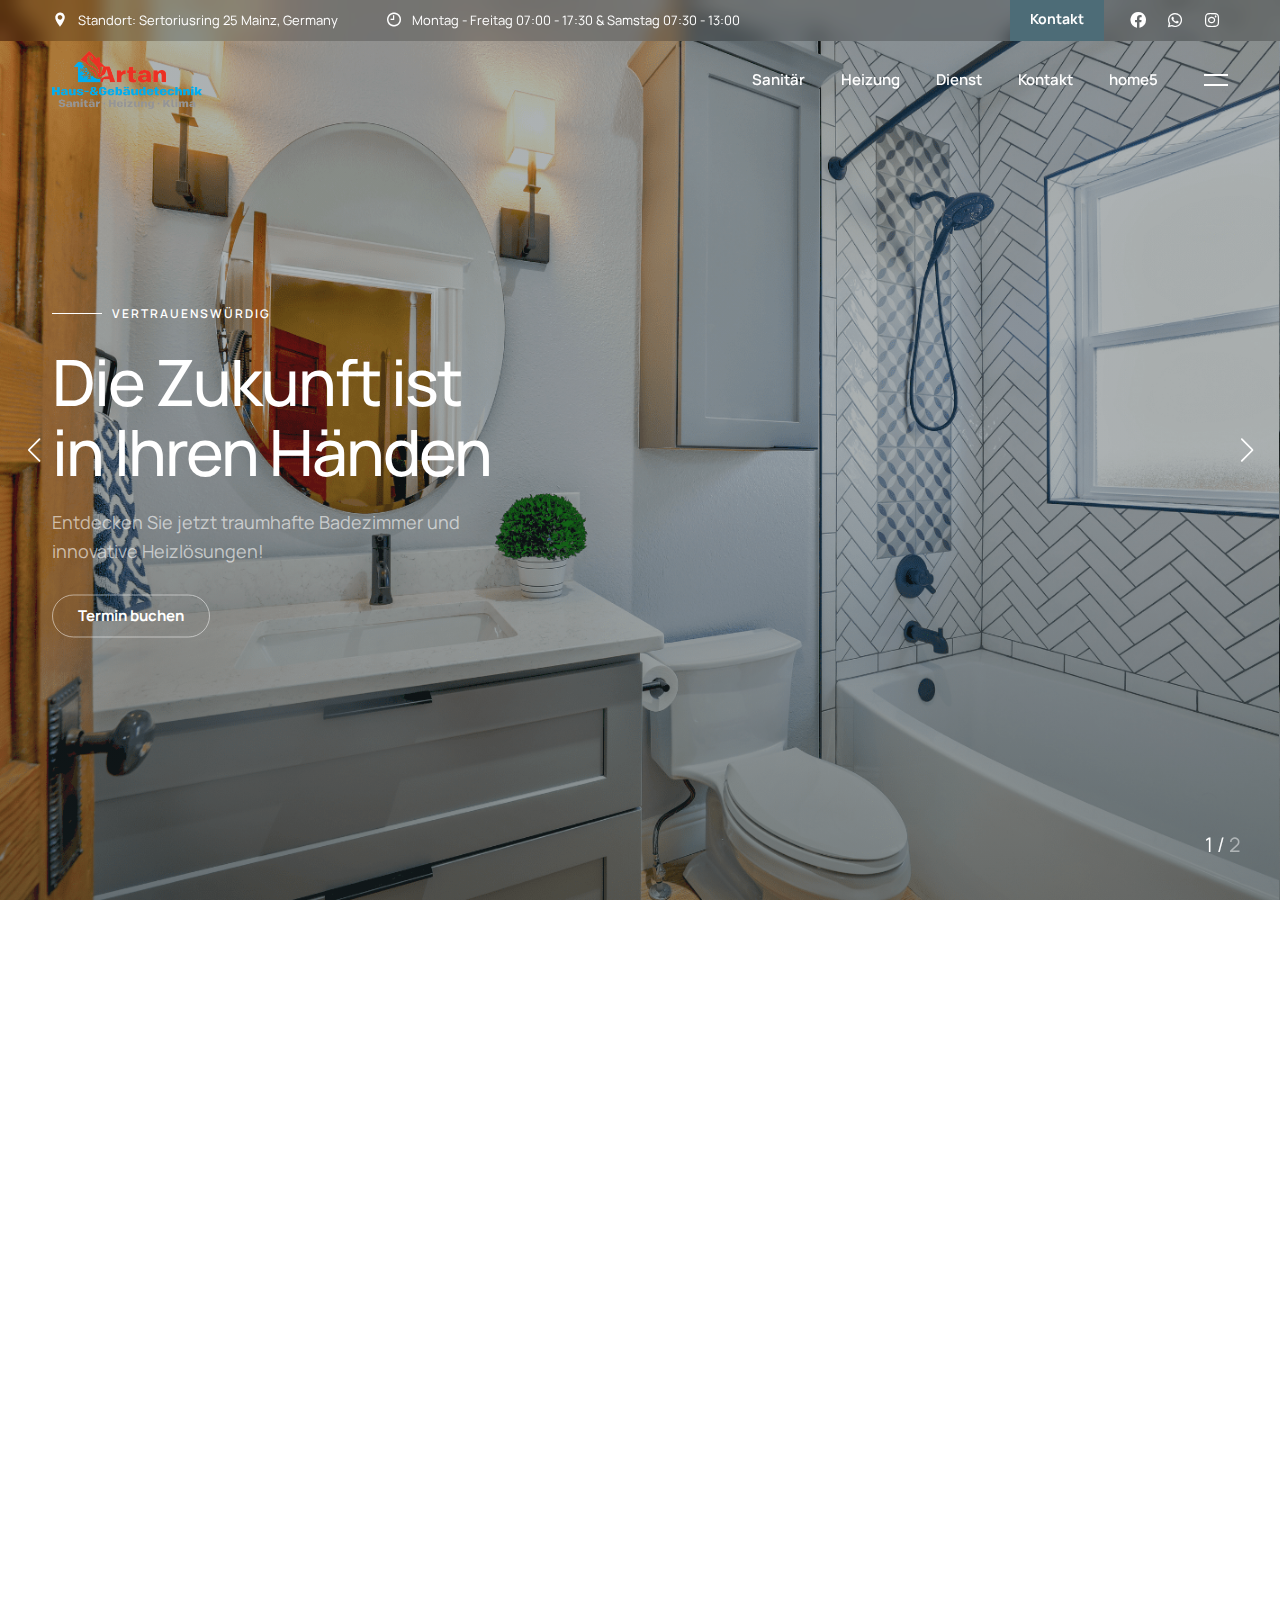
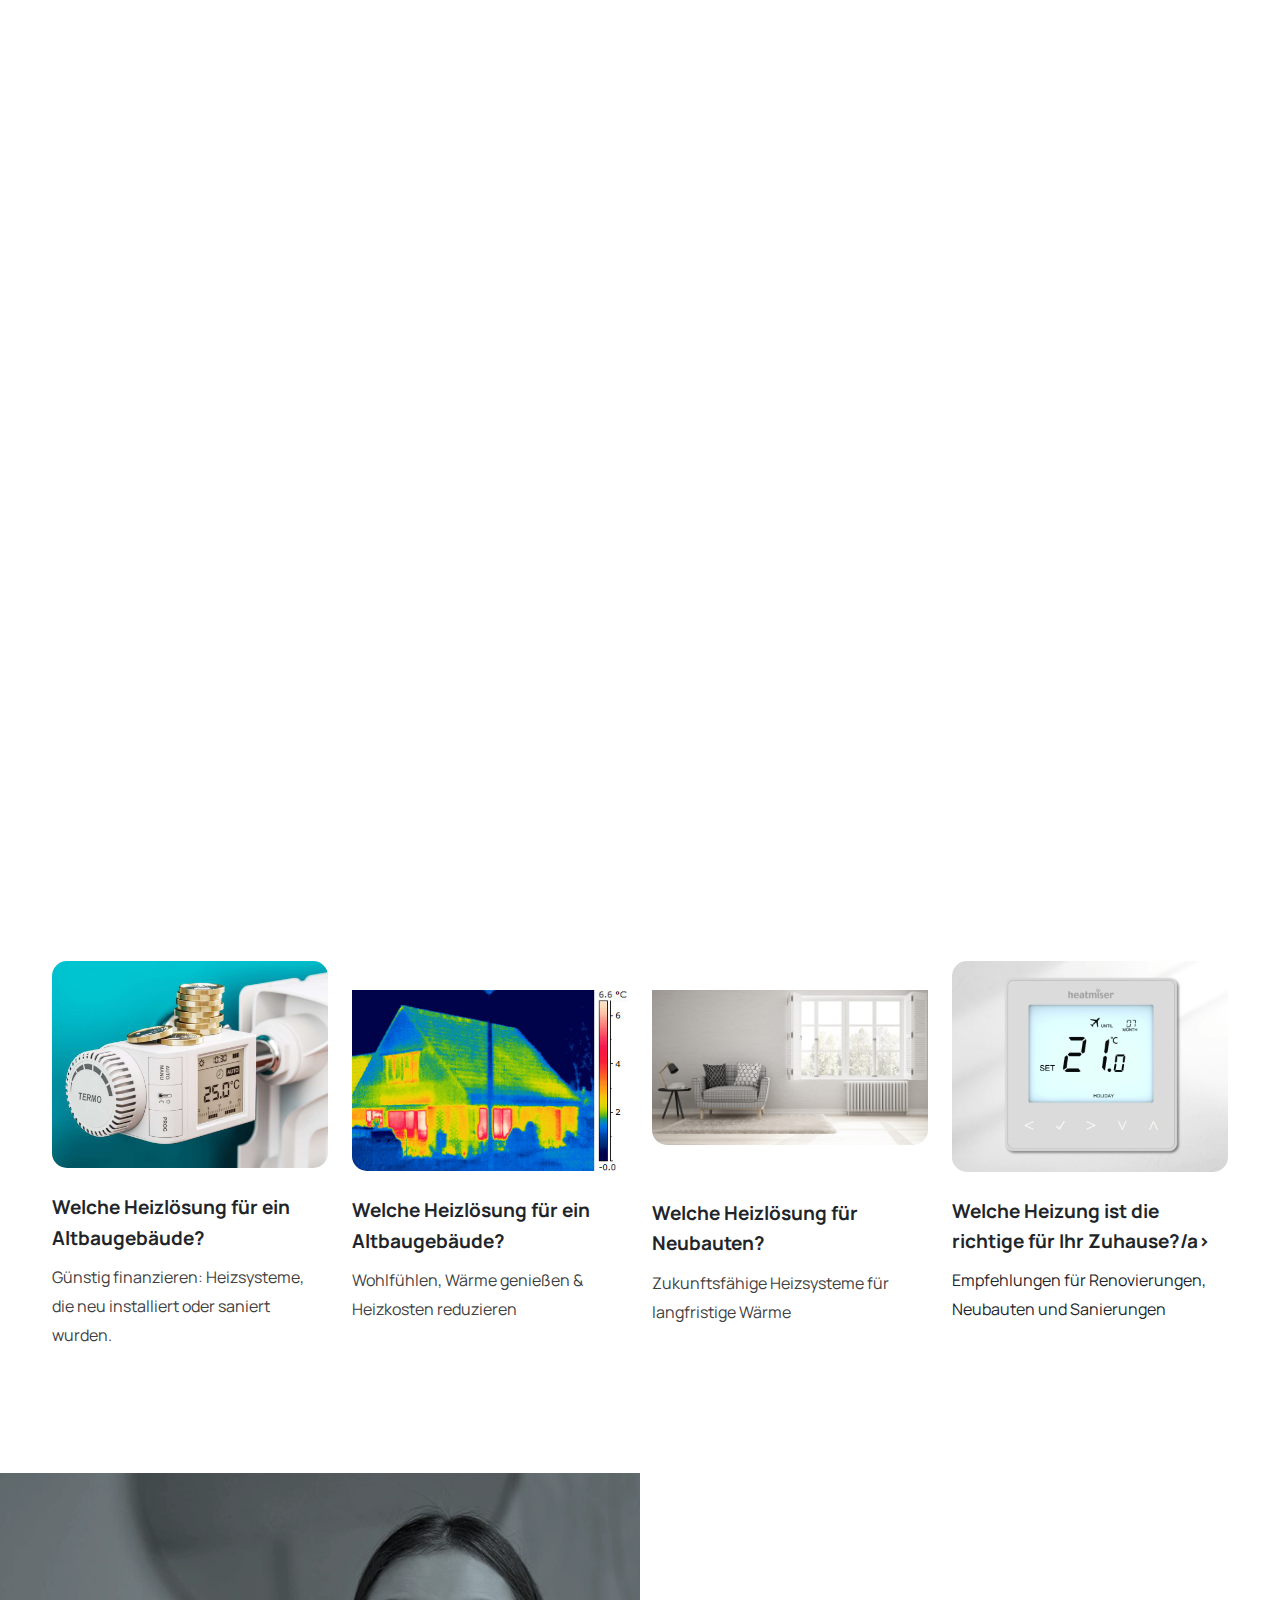
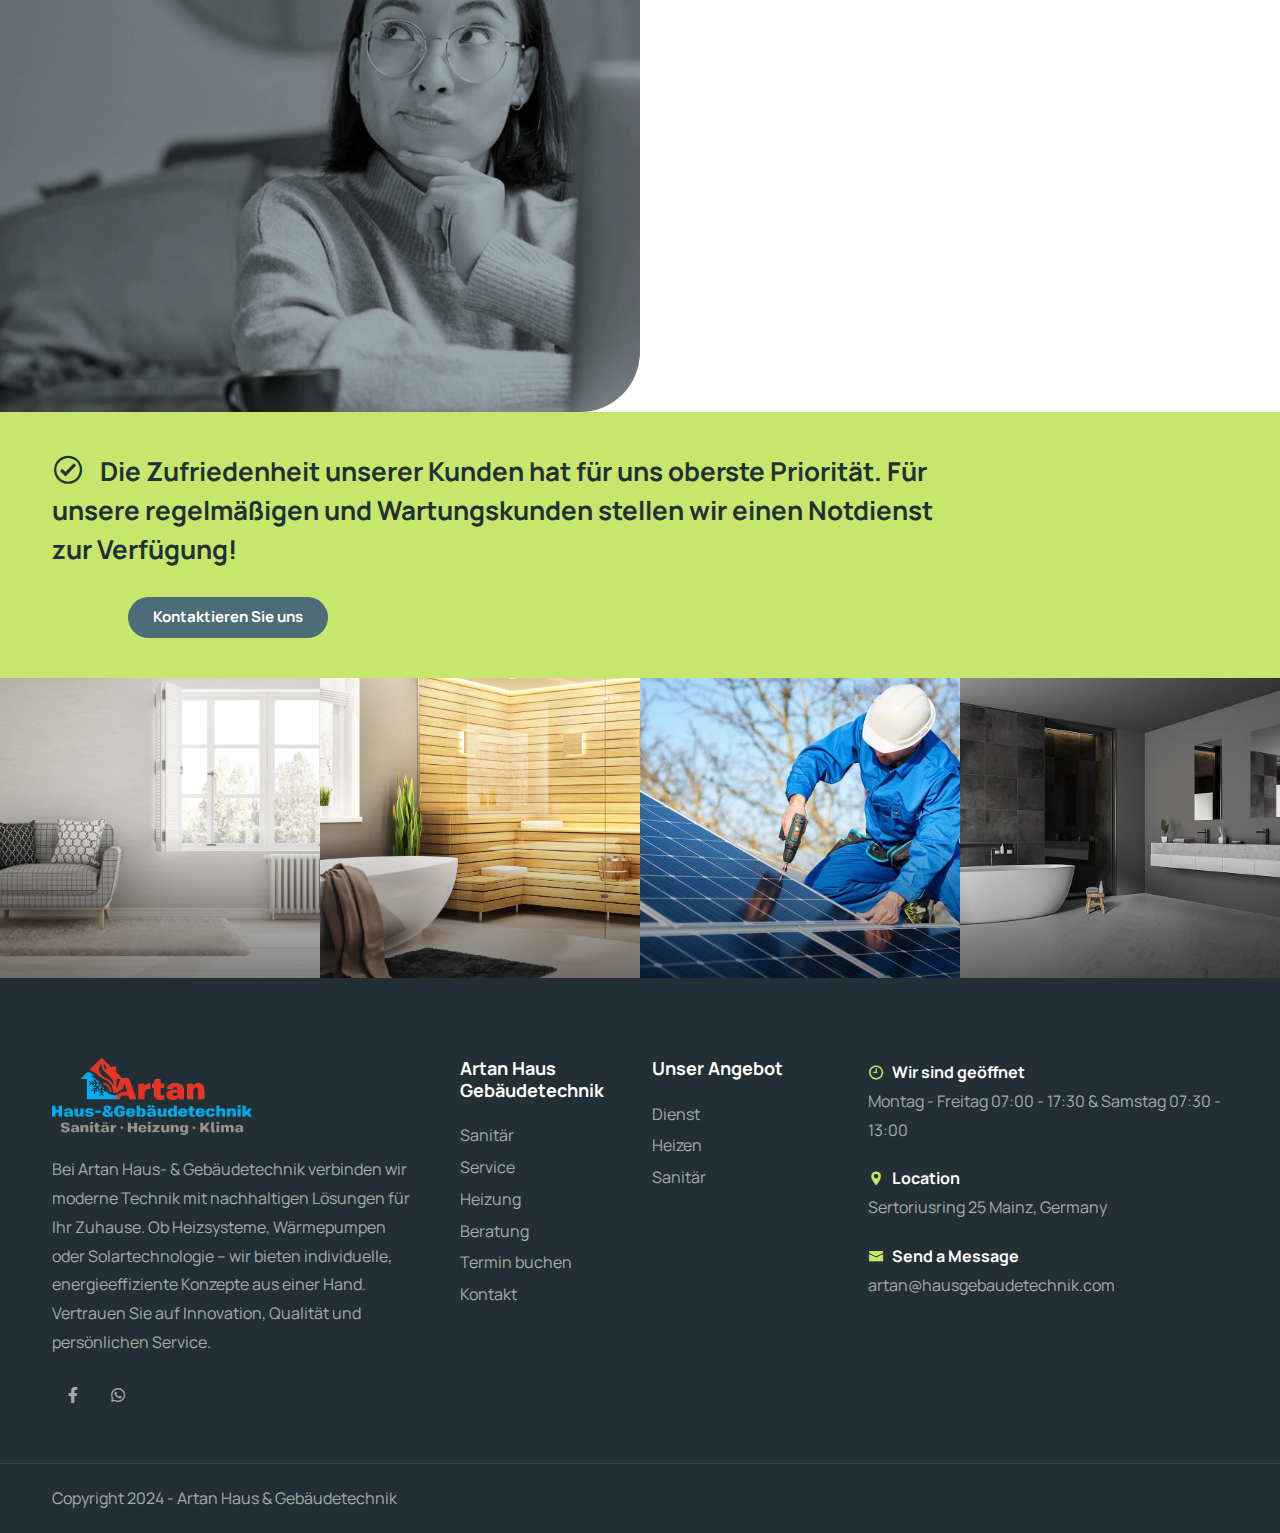
==== commit 1351bbef: "update v0.1" ====
--- a/index.html
+++ b/index.html
@@ -83,6 +83,7 @@
                                     <li><a class="menu-item" href="heizen.html">Heizung</a></li>
                                     <li><a class="menu-item" href="blog-single2.html">Dienst</a></li>
                                     <li><a class="menu-item" href="contact.html">Kontakt</a></li>
+                                    <li><a class="menu-item" href="homepage-5.html">home5</a></li>
                                 </ul>
                             </div>
                             <div class="de-flex-col">
@@ -712,7 +713,7 @@
                         <div class="col-md-12">
                             <div class="de-flex">
                                 <div class="de-flex-col">
-                                    Copyright 2024 - Halit Statovci
+                                    Copyright 2024 - Artan Haus & Gebäudetechnik
                                 </div>
 
                             </div>
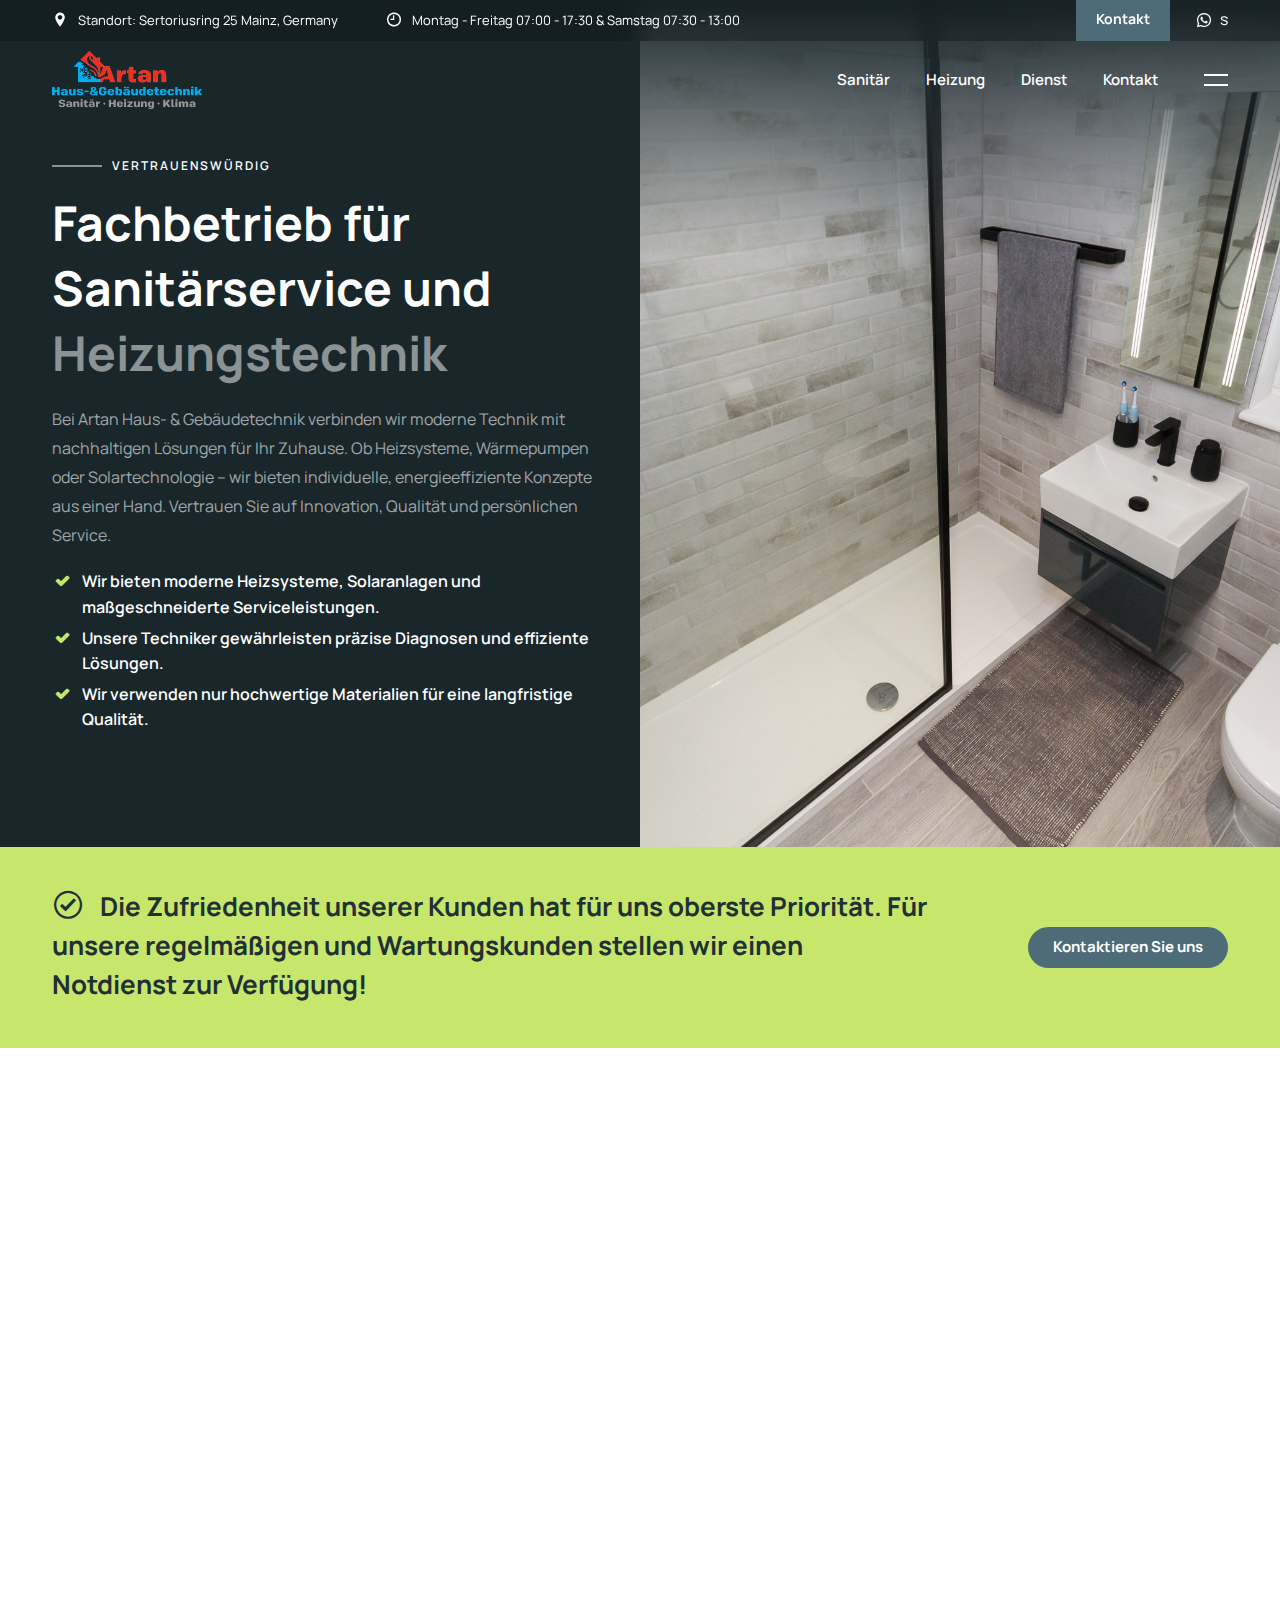
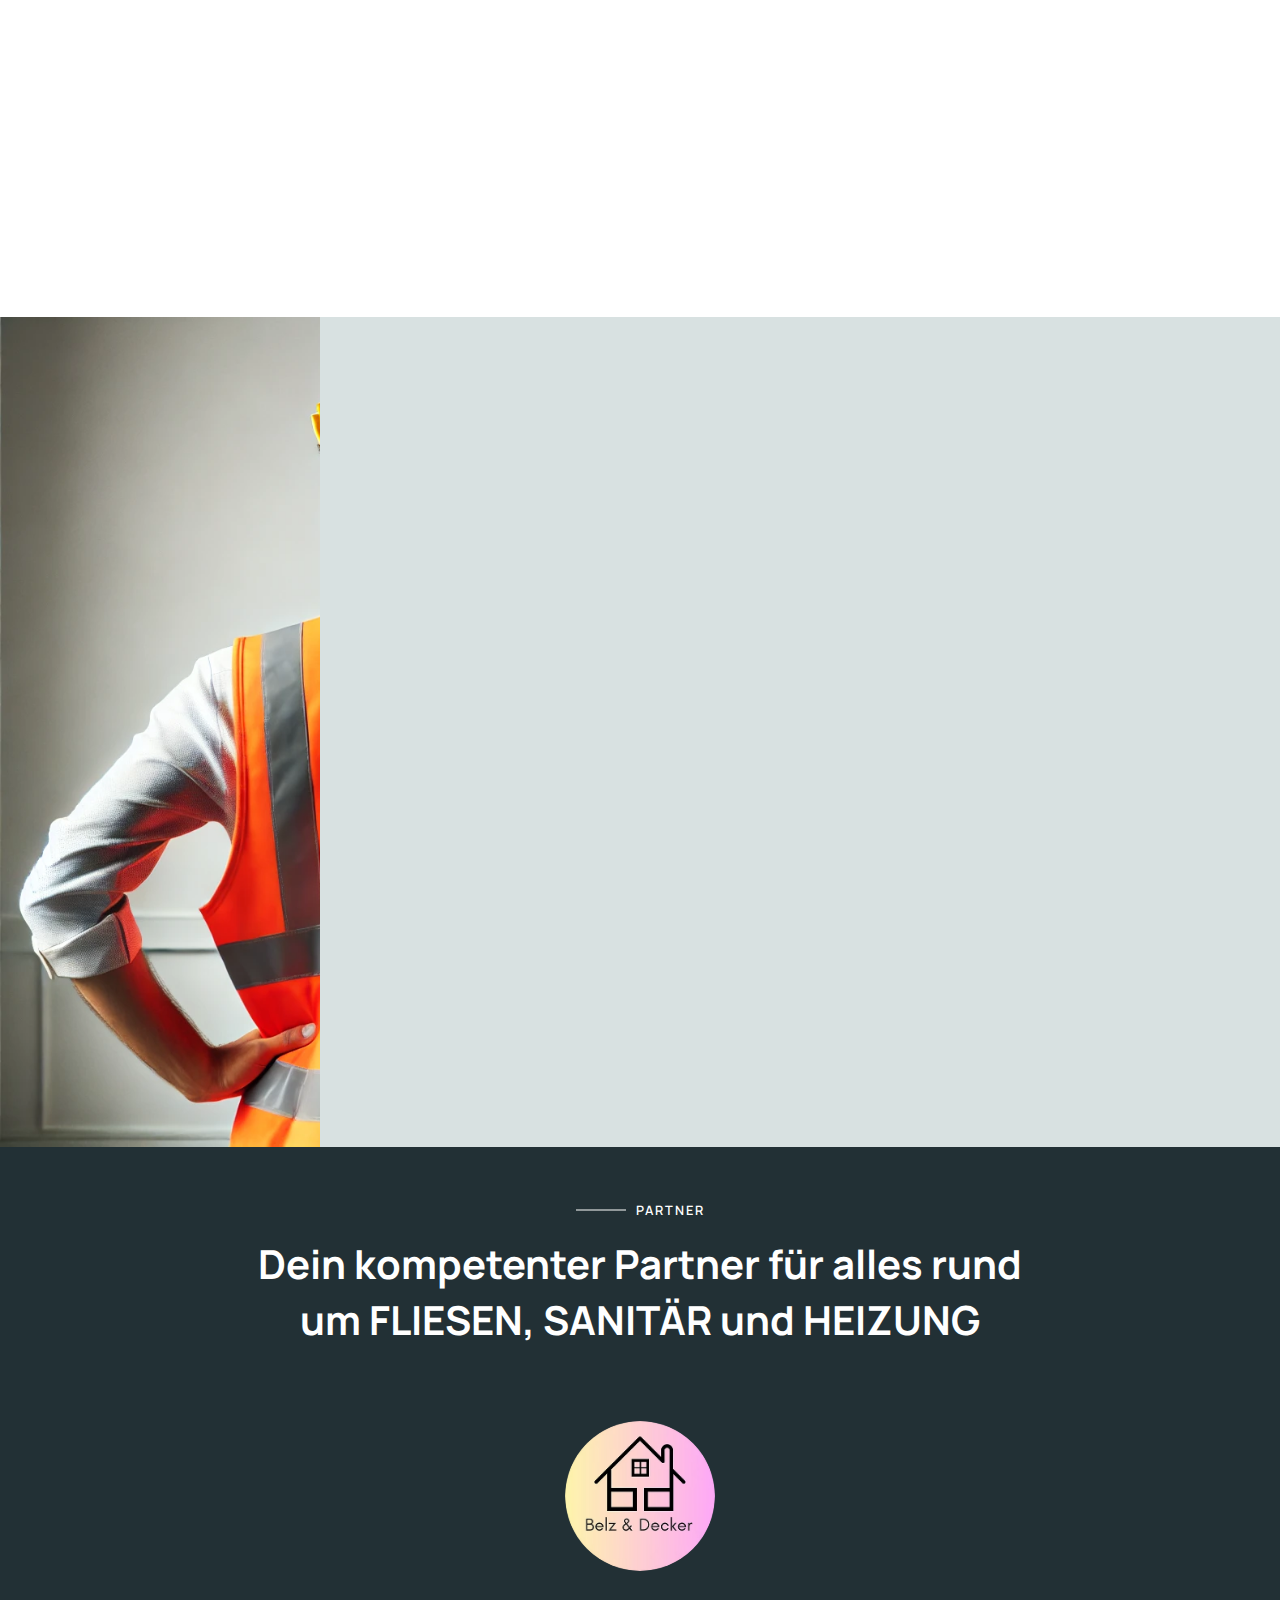
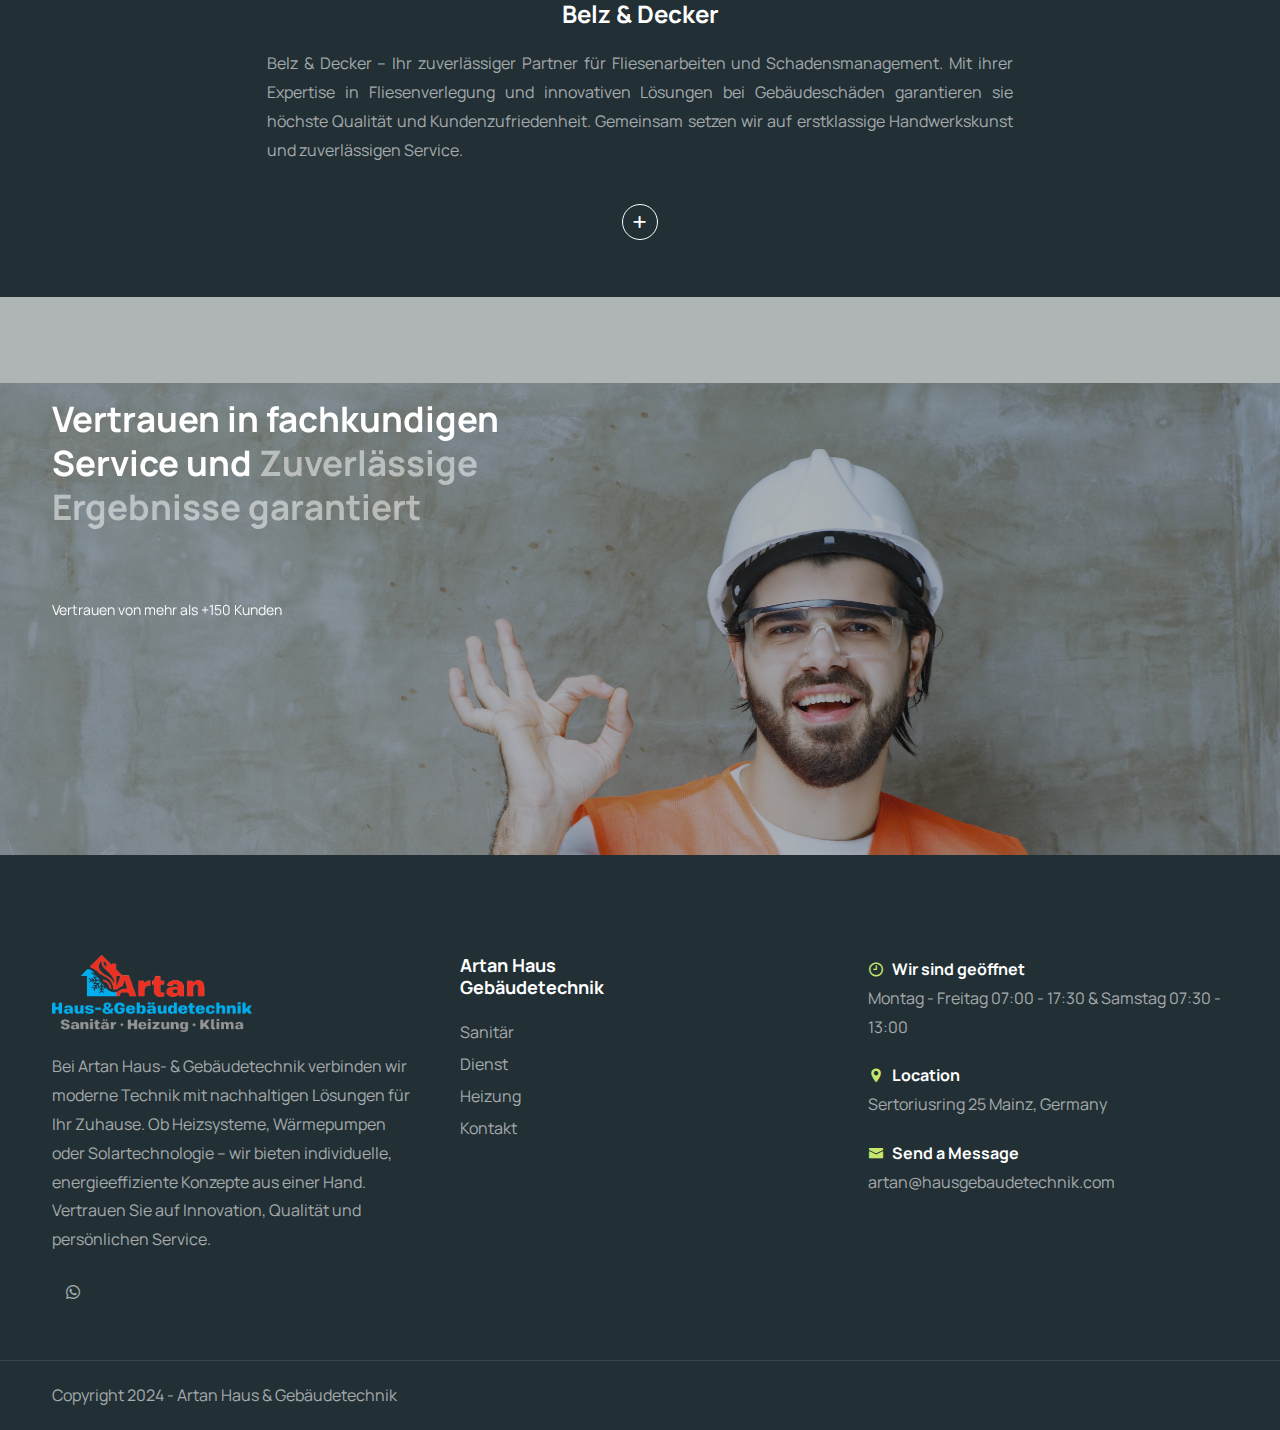
==== commit 03578d26: "launch" ====
--- a/index.html
+++ b/index.html
@@ -2,8 +2,7 @@
 <html lang="en">
 
 <head>
-    <title>Artan Haus & Gebäudetechnik
-    </title>
+    <title>Artan Haus & Gebäudetechnik</title>
     <link rel="icon" href="images/logoartan/artaniconlogo.png" type="image/gif" sizes="16x16">
     <meta content="text/html;charset=utf-8" http-equiv="Content-Type">
     <meta content="width=device-width, initial-scale=1.0" name="viewport">
@@ -51,10 +50,11 @@
                                 <div class="d-flex">
                                     <a class="btn-topbar bg-color me-3" href="contact.html">Kontakt</a>
                                     <div class="social-icons">
-                                        <a href="#"><i class="fa-brands fa-facebook fa-lg"></i></a>
-                                        <a href="#"><i class="fa-brands fa-whatsapp fa-lg"></i></a>
-                                        <a href="#"><i class="fa-brands fa-instagram fa-lg"></i></a>
-                                    </div>
+                                        <a href="whatsapp://send?phone=4915779524787" title="Chat on WhatsApp">
+                                            <i class="fa-brands fa-whatsapp fa-lg"></i>s
+                                        </a>
+                                    </div>
+                                    
                                 </div>
                             </div>
                         </div>
@@ -83,7 +83,7 @@
                                     <li><a class="menu-item" href="heizen.html">Heizung</a></li>
                                     <li><a class="menu-item" href="blog-single2.html">Dienst</a></li>
                                     <li><a class="menu-item" href="contact.html">Kontakt</a></li>
-                                    <li><a class="menu-item" href="homepage-5.html">home5</a></li>
+
                                 </ul>
                             </div>
                             <div class="de-flex-col">
@@ -99,7 +99,7 @@
                     </div>
                 </div>
             </div>
-            
+
         </header>
         <!-- header close -->
         <!-- content begin -->
@@ -107,128 +107,165 @@
 
             <div id="top"></div>
 
-            <section class="section-dark text-light no-top no-bottom position-relative z-1000">
-                <div class="v-center">
-                    <div class="swiper">
-                        <!-- Additional required wrapper -->
-                        <div class="swiper-wrapper">
-                            <!-- Slides -->
-                            <div class="swiper-slide">
-                                <div class="swiper-inner"
-                                    data-bgimage="url(images/slider/bathroom-installation-bristol.png)">
-                                    <div class="sw-caption">
-                                        <div class="container">
-                                            <div class="row gx-5 align-items-center justify-content-between">
-                                                <div class="spacer-double"></div>
-                                                <div class="col-lg-5 mb-sm-30">
-                                                    <div class="subtitle s2 mb-4">Vertrauenswürdig</div>
-                                                    <h1 class="slider-title">Die Zukunft ist in Ihren Händen</h1>
-                                                    <p class="slider-teaser">Entdecken Sie jetzt traumhafte Badezimmer
-                                                        und innovative Heizlösungen!</p>
-                                                    <div class="spacer-10"></div>
-                                                    <a class="btn-main btn-line fx-slide mb10 mb-3"
-                                                        href="book-repair.html"><span>Termin buchen</span></a>
-                                                </div>
-                                                <div class="col-lg-6 sm-hide">
-                                                    <img src="images/slider/" class="w-100 p-lg-5 p-0" alt="">
-                                                </div>
-                                            </div>
-                                        </div>
-                                    </div>
-                                    <div class="sw-overlay op-7"></div>
-                                </div>
-                            </div>
-
-                            <!-- Slides -->
-                            <div class="swiper-slide">
-                                <div class="swiper-inner" data-bgimage="url(images/slider/slider2.jpg)">
-                                    <div class="sw-caption">
-                                        <div class="container">
-                                            <div class="row gx-5 align-items-center justify-content-between">
-                                                <div class="spacer-double"></div>
-                                                <div class="col-lg-5 mb-sm-30">
-                                                    <div class="subtitle s2 mb-4">Vertrauenswürdig</div>
-                                                    <h1 class="slider-title">Clever leben</h1>
-                                                    <p class="slider-teaser">Bringen Sie moderne Installationen und
-                                                        erneuerbare Energien in Ihr Zuhause!</p>
-                                                    <div class="spacer-10"></div>
-                                                    <a class="btn-main btn-line fx-slide mb10 mb-3"
-                                                        href="book-repair.html"><span>Termin buchen</span></a>
-                                                </div>
-
-                                                <div class="col-lg-6 sm-hide">
-                                                    <img src="images/slider/bulb.webp" class="w-100 p-lg-5 p-0" alt="">
-                                                </div>
-                                            </div>
-                                        </div>
-                                    </div>
-                                    <div class="sw-overlay op-7"></div>
-                                </div>
-                            </div>
-
-
-
-
-                        </div>
-                        <!-- If we need pagination -->
-                        <div class="swiper-pagination"></div>
-
-                        <!-- If we need navigation buttons -->
-                        <div class="swiper-button-prev"></div>
-                        <div class="swiper-button-next"></div>
-
+            <section class="section-dark bg-dark text-light no-top no-bottom overflow-hidden">
+                <div class="container-fluid position-relative half-fluid">
+                    <div class="container">
+                        <div class="row">
+                            <!-- Image -->
+                            <div class="col-lg-6 position-lg-absolute right-half h-100">
+                                <div class="de-gradient-edge-top"></div>
+                                <div class="image" data-bgimage="url(images/slider/slider2.jpg) center"></div>
+                            </div>
+                            <!-- Text -->
+                            <div class="col-lg-6">
+                                <div class="me-lg-3">
+                                    <div class="spacer-double"></div>
+                                    <div class="spacer-double sm-hide"></div>
+                                    <div class="spacer-single sm-hide"></div>
+                                    <div class="subtitle s2 mb-3 wow fadeInUp" data-wow-delay=".0s">Vertrauenswürdig
+                                    </div>
+                                    <h1 class="wow fadeInUp" data-wow-delay=".2s">Fachbetrieb für Sanitärservice und
+                                        <span class="op-5">Heizungstechnik</span>
+                                    </h1>
+                                    <p class="wow fadeInUp" data-wow-delay=".4s">Bei Artan Haus- & Gebäudetechnik
+                                        verbinden wir moderne Technik mit nachhaltigen Lösungen für Ihr Zuhause. Ob
+                                        Heizsysteme, Wärmepumpen oder Solartechnologie – wir bieten individuelle,
+                                        energieeffiziente Konzepte aus einer Hand. Vertrauen Sie auf Innovation,
+                                        Qualität und persönlichen Service.
+
+                                    </p>
+
+                                    <ul class="ul-style-2 fw-600 text-white mb-4 wow fadeInUp" data-wow-delay=".6s">
+                                        <li>Wir bieten moderne Heizsysteme, Solaranlagen und maßgeschneiderte
+                                            Serviceleistungen.</li>
+                                        <li>Unsere Techniker gewährleisten präzise Diagnosen und effiziente Lösungen.
+                                        </li>
+                                        <li>Wir verwenden nur hochwertige Materialien für eine langfristige Qualität.
+                                        </li>
+                                    </ul>
+
+
+                                    <div class="spacer-double"></div>
+                                    <div class="spacer-single sm-hide"></div>
+                                </div>
+                            </div>
+                        </div>
                     </div>
                 </div>
             </section>
-
-
-            <br>
-            <br>
-            <br>
-            <br>
-            <br>
-            <br>
-
-
-
-            <section class="pt-0 relative z-1000">
-                <div class="container mt-min-80">
-                    <div class="row justify-content-center">
-                        <div class="col-lg-3 col-md-6 mb-4 wow fadeInRight" data-wow-delay=".0s">
-                            <div class="bg-dark-2 p-40 rounded-1 text-light h-100 relative">
-                                <div class="abs top-0 end-0 p-40 fw-bold fs-24 op-2">
-                                    01
-                                </div>
+            <section class="bg-color-2 pt-40 pb-40">
+                <div class="container">
+                    <div class="row g-4 align-items-center">
+                        <div class="col-lg-9">
+                            <h3 class="mb-1"><i class="icofont-check-circled fs-32 me-3"></i>Die Zufriedenheit unserer
+                                Kunden hat für uns oberste Priorität. Für unsere regelmäßigen und Wartungskunden stellen
+                                wir einen Notdienst zur Verfügung!</h3>
+                        </div>
+
+                        <div class="col-lg-3 text-lg-end text-start">
+                            <a class="btn-main" href="book-repair.html">Kontaktieren Sie uns</a>
+                        </div>
+                    </div>
+                </div>
+            </section>
+
+            <section class="bg-white">
+                <div class="container">
+                    <div class="row g-4 mb-2 justify-content-center">
+                        <div class="col-lg-6 text-center">
+                            <h2 class="wow fadeInUp" data-wow-delay=".2s">Unsere Dienstleistungen</h2>
+                        </div>
+                    </div>
+                    <div class="row g-4 justify-content-center">
+                        <!-- Deinst Service -->
+                        <div class="col-lg-3 col-md-6 wow fadeInRight hover" data-wow-delay="0s">
+                            <div class="bg-dark-2 text-light h-100 overflow-hidden text-center">
+                                <img src="images/svg-color/deinst.png" class="img-fluid" alt=""
+                                    style="width: 100px; height: auto; margin: 10% auto;">
+                                <div class="p-30">
+                                    <h4 class="border-bottom-1-light pb-3">Deinst</h4>
+                                    <p class="mb-4">Artan Haus- & Gebäudetechnik bietet Reparaturarbeiten in der
+                                        Haustechnik an, insbesondere für Sanitär- und Heizsysteme.</p>
+                                    <a class="btn-plus" href="blog-single2.html"
+                                        style="display: inline-block; margin-top: 20px;">
+                                        <i class="fa fa-plus"></i>
+                                        <span>Mehr lesen</span>
+                                    </a>
+                                </div>
+                            </div>
+                        </div>
+                        <!-- Heizen Service -->
+                        <div class="col-lg-3 col-md-6 wow fadeInRight hover" data-wow-delay="0s">
+                            <div class="bg-dark-2 text-light h-100 overflow-hidden text-center">
+                                <img src="images/svg-color/heater_orange.png" class="img-fluid" alt=""
+                                    style="width: 100px; height: auto; margin: 10% auto;">
+                                <div class="p-30">
+                                    <h4 class="border-bottom-1-light pb-3">Heizen</h4>
+                                    <p class="mb-4">Wir bieten Heizungsbau und Modernisierung mit einem Fokus auf
+                                        energieeffiziente, nachhaltige Lösungen. Durch regenerative Energien verbessern
+                                        wir die Energieeffizienz und verringern Emissionen.
+                                    </p>
+                                    <a class="btn-plus" href="heizen.html"
+                                        style="display: inline-block; margin-top: 20px;">
+                                        <i class="fa fa-plus"></i>
+                                        <span>Mehr lesen</span>
+                                    </a>
+                                </div>
+                            </div>
+                        </div>
+                        <!-- Sanitär Service -->
+                        <div class="col-lg-3 col-md-6 wow fadeInRight hover" data-wow-delay="0s">
+                            <div class="bg-dark-2 text-light h-100 overflow-hidden text-center">
+                                <img src="images/svg-color/sanitaer (1).png" class="img-fluid" alt=""
+                                    style="width: 100px; height: auto; margin: 10% auto;">
+                                <div class="p-30">
+                                    <h4 class="border-bottom-1-light pb-3">Sanitär</h4>
+                                    <p class="mb-4">Wir bieten Komplettbäder aus einer Hand – von der Planung bis zur
+                                        Fertigstellung. Alles aus einer Quelle für effiziente Umsetzung und höchste
+                                        Qualität.
+                                    </p>
+                                    <a class="btn-plus" href="sanitra.html"
+                                        style="display: inline-block; margin-top: 20px;">
+                                        <i class="fa fa-plus"></i>
+                                        <span>Mehr lesen</span>
+                                    </a>
+                                </div>
+                            </div>
+                        </div>
+                    </div>
+                </div>
+            </section>
+
+
+            <!-- <section class="section-dark bg-dark-2 p-0">
+                <div class="container-fluid">
+                    <div class="row justify-content-center g-0 grid-divider">
+                        <div class="col-lg-3 col-md-6 wow fadeInRight" data-wow-delay="0s">
+                            <div class="p-30 text-light h-100">
                                 <img src="images/svg-color/deinst.png" class="w-70px mb-3" alt="">
-                                <h4>Dienst</h4>
-                                <p>Service mit Leidenschaft: Von der Notfallhilfe bis zum Rundum-sorglos-Paket!</p>
-                                <a class="btn-plus" href="blog-single2.html">
+                                <h4>Deinst</h4>
+                                <p> Service mit Leidenschaft: Von der Notfallhilfe bis zum Rundum-sorglos-Paket!</p>
+                                <a class="btn-plus" href="single-repair.html">
                                     <i class="fa fa-plus"></i>
                                     <span>Mehr lesen</span>
                                 </a>
                             </div>
                         </div>
 
-                        <div class="col-lg-3 col-md-6 mb-4 wow fadeInRight" data-wow-delay=".2s">
-                            <div class="bg-dark-2 p-40 rounded-1 text-light h-100 relative">
-                                <div class="abs top-0 end-0 p-40 fw-bold fs-24 op-2">
-                                    02
-                                </div>
+                        <div class="col-lg-3 col-md-6 wow fadeInRight" data-wow-delay=".2s">
+                            <div class="p-30 text-light h-100">
                                 <img src="images/svg-color/heater_orange.png" class="w-70px mb-3" alt="">
                                 <h4>Heizen</h4>
                                 <p>Heizsysteme, Wärmepumpen, Solartechnologie</p>
-                                <a class="btn-plus" href="heizen.html">
+                                <a class="btn-plus" href="single-repair.html">
                                     <i class="fa fa-plus"></i>
                                     <span>Mehr lesen</span>
                                 </a>
                             </div>
                         </div>
 
-                        <div class="col-lg-3 col-md-6 mb-4 wow fadeInRight" data-wow-delay=".4s">
-                            <div class="bg-dark-2 p-40 rounded-1 text-light h-100 relative">
-                                <div class="abs top-0 end-0 p-40 fw-bold fs-24 op-2">
-                                    03
-                                </div>
+                        <div class="col-lg-3 col-md-6 wow fadeInRight" data-wow-delay=".4s">
+                            <div class="p-30 text-light h-100">
                                 <img src="images/svg-color/sanitaer.png" class="w-70px mb-3" alt="">
                                 <h4>Sanitär</h4>
                                 <p>Neuer Schwung für Ihr Badezimmer</p>
@@ -240,404 +277,207 @@
                         </div>
                     </div>
                 </div>
-            </section>
-
-
-
-            <section class="no-top">
-                <div class="container">
-                    <div class="row g-4 mb-2 justify-content-center">
-                        <div class="col-lg-5 text-center">
-                            <div class="subtitle s2 wow fadeInUp mb-2">Top-Gründe</div>
-                            <h2 class="wow fadeInUp" data-wow-delay=".2s">
-                                Warum uns wählen</h2>
-                        </div>
-                    </div>
-                    <div class="row g-4">
-                        <div class="col-lg-4 col-md-6 wow fadeInUp">
-                            <div class="relative">
-                                <i class="abs fs-40 p-4 border-1-black icon_check rounded-1 text-dark"></i>
-                                <div class="ps-100 ms-4">
-                                    <h4>Fachkundige Techniker
-                                    </h4>
-                                    <p>Artan beschäftigt hochqualifizierte Fachleute, die auf energieeffiziente
-                                        Heizsysteme, erneuerbare Energien und Gebäudetechnik spezialisiert sind. Sie
-                                        bieten erstklassige Installations-, Wartungs- und Reparaturdienste.</p>
-                                </div>
-                            </div>
-                        </div>
-
-                        <div class="col-lg-4 col-md-6 wow fadeInUp">
-                            <div class="relative">
-                                <i class="abs fs-40 p-4 border-1-black icon_check rounded-1 text-dark"></i>
-                                <div class="ps-100 ms-4">
-                                    <h4>Schnelle und Effiziente Serviceleistung
-                                    </h4>
-                                    <p>Artan versteht die Bedeutung einer schnellen Lösung und liefert zügige und
-                                        effiziente Dienstleistungen bei der Installation, Reparatur und Optimierung von
-                                        Heizsystemen, um Ausfallzeiten zu minimieren.</p>
-                                </div>
-                            </div>
-                        </div>
-
-                        <div class="col-lg-4 col-md-6 wow fadeInUp">
-                            <div class="relative">
-                                <i class="abs fs-40 p-4 border-1-black icon_check rounded-1 text-dark"></i>
-                                <div class="ps-100 ms-4">
-                                    <h4>Transparente Preisgestaltung</h4>
-                                    <p>Bei Artan erhalten Sie klare und wettbewerbsfähige Preise ohne versteckte Kosten.
-                                        Alle Kosten werden im Voraus detailliert aufgelistet, bevor mit den Arbeiten
-                                        begonnen wird.</p>
-                                </div>
-                            </div>
-                        </div>
-
-                        <div class="col-lg-4 col-md-6 wow fadeInUp">
-                            <div class="relative">
-                                <i class="abs fs-40 p-4 border-1-black icon_check rounded-1 text-dark"></i>
-                                <div class="ps-100 ms-4">
-                                    <h4>Qualität und Zuverlässigkeit
-                                    </h4>
-                                    <p>Artan verwendet nur hochwertige, nachhaltige Produkte und Technologien, die für
-                                        eine langfristige Effizienz und Zuverlässigkeit aller Systeme sorgen.</p>
-                                </div>
-                            </div>
-                        </div>
-
-                        <div class="col-lg-4 col-md-6 wow fadeInUp">
-                            <div class="relative">
-                                <i class="abs fs-40 p-4 border-1-black icon_check rounded-1 text-dark"></i>
-                                <div class="ps-100 ms-4">
-                                    <h4>Wide Range of Repairs</h4>
-                                    <p>From cracked screens and battery replacements to complex motherboard issues, we
-                                        offer a comprehensive range of repair services for various devices.</p>
-                                </div>
-                            </div>
-                        </div>
-
-                        <div class="col-lg-4 col-md-6 wow fadeInUp">
-                            <div class="relative">
-                                <i class="abs fs-40 p-4 border-1-black icon_check rounded-1 text-dark"></i>
-                                <div class="ps-100 ms-4">
-                                    <h4>Umfassende Dienstleistungen
-                                    </h4>
-                                    <p>Artan bietet ein breites Spektrum an Dienstleistungen, von der Installation von
-                                        Heizsystemen bis zur Integration erneuerbarer Energien und Smart-Home-Lösungen,
-                                        um alle Bedürfnisse der Gebäude- und Energietechnik abzudecken.</p>
-                                </div>
-                            </div>
-                        </div>
-                    </div>
-                </div>
-            </section>
-
-            <section>
-                <div class="container">
-                    <div class="row g-4">
-                        <div class="col-lg-6 offset-lg-3 text-center">
-                            <div class="subtitle wow fadeInUp mb-3">Themen</div>
-                            <h2 class="wow fadeInUp" data-wow-delay=".2s">Laufende Beratungsthemen</h2>
-                        </div>
-                    </div>
-                    <div class="row g-4">
-
+            </section> -->
+
+            <section class="section-dark no-top no-bottom bg-grey">
+                <div class="container-fluid">
+                    <div class="row g-0">
                         <div class="col-lg-3">
-                            <div class="overflow-hidden">
-                                <div class="hover relative rounded-1 overflow-hidden">
-                                    <img src="images/news/heizung-energie-heizkosten-sparen-muenzen-thermostat.jpg"
-                                        class="w-100 hover-scale-1-1" alt="">
-                                    <a href="#" onclick="return false;"
-                                        class="d-block abs w-100 h-100 top-0 start-0"></a>
-                                </div>
-
-                                <div class="pt-4 relative">
-                                    <h4><a class="text-dark" href="#" onclick="return false;">Welche Heizlösung für ein
-                                            Altbaugebäude?</a></h4>
-                                    <p class="mb-0">Günstig finanzieren: Heizsysteme, die neu installiert oder saniert
-                                        wurden.</p>
-                                </div>
-                            </div>
-                        </div>
-
-                        <div class="col-lg-3">
-                            <div class="overflow-hidden">
-                                <div class="hover relative rounded-1 overflow-hidden">
-                                    <br>
-                                    <img src="images/news/8537020065_ec9d8330c1_w.jpg" class="w-100 hover-scale-1-1"
-                                        alt="">
-                                    <a href="#" onclick="return false;"
-                                        class="d-block abs w-100 h-100 top-0 start-0"></a>
-                                </div>
-
-                                <div class="pt-4 relative">
-                                    <h4><a class="text-dark" href="#" onclick="return false;">Welche Heizlösung für ein
-                                            Altbaugebäude?</a></h4>
-                                    <p class="mb-0">Wohlfühlen, Wärme genießen & Heizkosten reduzieren</p>
-                                </div>
-                            </div>
-                        </div>
-
-                        <div class="col-lg-3">
-                            <div class="overflow-hidden">
-                                <div class="hover relative rounded-1 overflow-hidden">
-                                    <br>
-
-                                    <img src="images/news/neue.jpg" class="w-100 hover-scale-1-1" alt="">
-                                    <a href="#" onclick="return false;"
-                                        class="d-block abs w-100 h-100 top-0 start-0"></a>
-                                </div>
-                                <br>
-                                <div class="pt-4 relative">
-                                    <h4><a class="text-dark" href="#" onclick="return false;">Welche Heizlösung für
-                                            Neubauten?</a></h4>
-                                    <p class="mb-0">Zukunftsfähige Heizsysteme für langfristige Wärme</p>
-                                </div>
-                            </div>
-                        </div>
-
-                        <div class="col-lg-3">
-                            <div class="overflow-hidden">
-                                <div class="hover relative rounded-1 overflow-hidden">
-                                    <img src="images/news/cel.png" class="w-100 hover-scale-1-1" alt="">
-                                    <a href="#" onclick="return false;"
-                                        class="d-block abs w-100 h-100 top-0 start-0"></a>
-                                </div>
-
-                                <div class="pt-4 relative">
-                                    <h4><a class="text-dark" href="#" onclick="return false;">Welche Heizung ist die
-                                            richtige für Ihr Zuhause?/a></h4>
-                                    <p class="mb-0">Empfehlungen für Renovierungen, Neubauten und Sanierungen</p>
-                                </div>
-                            </div>
-                        </div>
-
-                    </div>
-                </div>
-            </section>
-
-            <section class="section-dark no-top no-bottom overflow-hidden">
-                <div class="container-fluid relative half-fluid">
-                    <div class="container">
-                        <div class="row">
-                            <!-- Image -->
-                            <div
-                                class="col-lg-6 position-lg-absolute left-half h-100 overflow-hidden rounded-bottom-end-60">
-                                <div class="image" data-bgimage="url(images/svg-black/9.webp) center"></div>
-                            </div>
-                            <!-- Text -->
-                            <div class="col-lg-6 offset-lg-6 relative z-2">
-                                <div class="spacer-double"></div>
-                                <div class="ps-lg-5">
-                                    <div class="subtitle s2 wow fadeInUp mb-2">Questions</div>
-                                    <h2 class="wow fadeInUp mb-2" data-wow-delay=".2s">Frequently asked questions</h2>
-                                    <div class="accordion s2 wow fadeInUp">
-                                        <div class="accordion-section">
-                                            <div class="accordion-section-title" data-tab="#accordion-a1">
-                                                What types of gadgets do you service?
-                                            </div>
-                                            <div class="accordion-section-content" id="accordion-a1">
-                                                <p class="mb-0">We service a wide range of gadgets including
-                                                    smartphones, tablets, laptops, desktops, smartwatches, and gaming
-                                                    consoles.</p>
-                                            </div>
-                                            <div class="accordion-section-title" data-tab="#accordion-a2">
-                                                What brands do you repair?
-                                            </div>
-                                            <div class="accordion-section-content" id="accordion-a2">
-                                                <p class="mb-0">We repair gadgets from major brands such as Apple,
-                                                    Samsung, Sony, Microsoft, Dell, HP, and many others.</p>
-                                            </div>
-                                            <div class="accordion-section-title" data-tab="#accordion-a3">
-                                                Do you offer a warranty on your repairs?
-                                            </div>
-                                            <div class="accordion-section-content" id="accordion-a3">
-                                                <p class="mb-0">Yes, we offer a 90-day warranty on all our repairs. This
-                                                    covers any issues related to the repair work done by us.</p>
-                                            </div>
-                                            <div class="accordion-section-title" data-tab="#accordion-a4">
-                                                How do I get my gadget repaired?
-                                            </div>
-                                            <div class="accordion-section-content" id="accordion-a4">
-                                                <p class="mb-0">You can either visit our store, schedule a pick-up
-                                                    service, or mail in your gadget for repair. Please contact us to
-                                                    arrange the most convenient option for you.</p>
-                                            </div>
-                                            <div class="accordion-section-title" data-tab="#accordion-a5">
-                                                Do I need to back up my data before repair?
-                                            </div>
-                                            <div class="accordion-section-content" id="accordion-a5">
-                                                <p class="mb-0">Yes, we recommend that you back up all your data before
-                                                    bringing in your device for repair. While we take utmost care, we
-                                                    cannot guarantee the safety of your data during the repair process.
+                            <div class="h-100 mh-400" data-bgimage="url(images/news/que.webp)"></div>
+                        </div>
+
+                        <div class="col-lg-9">
+                            <div class="p-5">
+                                <div class="spacer-single"></div>
+                                <div class="row g-4">
+                                    <div class="col-lg-12">
+                                        <div class="subtitle s2 wow fadeInUp mb-3">Top-Gründe</div>
+                                        <h2 class="wow fadeInUp mb-2" data-wow-delay=".2s">Warum uns wählen</h2>
+                                    </div>
+                                    <div class="col-lg-4 col-md-6 wow fadeInUp">
+                                        <div class="relative">
+                                            <i class="bg-color icon_check fs-36 p-2 mb-3 text-white"></i>
+                                            <div class="mt-3">
+                                                <h4>Maßgeschneiderte Lösungen</h4>
+                                                <p>Artan Haus & Gebäudetechnik bietet individuelle Heizungs- und
+                                                    Badlösungen, die auf Ihre spezifischen Bedürfnisse zugeschnitten
+                                                    sind.
                                                 </p>
                                             </div>
-                                            <div class="accordion-section-title" data-tab="#accordion-a6">
-                                                How long will the repair take?
-                                            </div>
-                                            <div class="accordion-section-content" id="accordion-a6">
-                                                <p class="mb-0">The repair time varies depending on the type of device
-                                                    and the nature of the issue. Simple repairs can often be done within
-                                                    a few hours, while more complex issues may take a few days.</p>
+                                        </div>
+                                    </div>
+
+                                    <div class="col-lg-4 col-md-6 wow fadeInUp">
+                                        <div class="relative">
+                                            <i class="bg-color icon_check fs-36 p-2 mb-3 text-white"></i>
+                                            <div class="mt-3">
+                                                <h4>Nachhaltigkeit </h4>
+                                                <p>Durch regenerative Energie
+                                                    Mit dem Einsatz regenerativer Energien erhöht Artan die Energieeffizienz und trägt zur Reduktion von Emissionen bei.
+                                                    </p>
                                             </div>
                                         </div>
                                     </div>
-                                </div>
-                                <div class="spacer-single sm-hide"></div>
+
+                                    <div class="col-lg-4 col-md-6 wow fadeInUp">
+                                        <div class="relative">
+                                            <i class="bg-color icon_check fs-36 p-2 mb-3 text-white"></i>
+                                            <div class="mt-3">
+                                                <h4>Komplettbäder</h4>
+                                                <p> Aus einer Hand
+                                                    Vom Design bis zur Fertigstellung erhalten Sie bei Artan alles aus einer Hand, für eine reibungslose und termingerechte Umsetzung.
+                                                    </p>
+                                            </div>
+                                        </div>
+                                    </div>
+
+                                    <div class="col-lg-4 col-md-6 wow fadeInUp">
+                                        <div class="relative">
+                                            <i class="bg-color icon_check fs-36 p-2 mb-3 text-white"></i>
+                                            <div class="mt-3">
+                                                <h4>Energieeffiziente Heizungsmodernisierung
+                                                </h4>
+                                                <p>Artan modernisiert Heizsysteme, um Energieverbrauch und Kosten zu senken und gleichzeitig die Effizienz zu steigern.
+
+
+                                                </p>
+                                            </div>
+                                        </div>
+                                    </div>
+
+                                    <div class="col-lg-4 col-md-6 wow fadeInUp">
+                                        <div class="relative">
+                                            <i class="bg-color icon_check fs-36 p-2 mb-3 text-white"></i>
+                                            <div class="mt-3">
+                                                <h4> Zuverlässige Reparaturarbeiten</h4>
+                                                <p>Artan bietet schnelle und fachgerechte Reparaturen in der Haustechnik, um Ihre Systeme stets in optimalem Zustand zu halten.
+                                                </p>
+                                            </div>
+                                        </div>
+                                    </div>
+
+                                    
+                                </div>
+                                <div class="spacer-single"></div>
                             </div>
                         </div>
                     </div>
                 </div>
             </section>
 
-            <!-- Add the following CSS and JavaScript directly below your HTML -->
-            <style>
-                .accordion-section-content {
-                    display: none;
-                    /* Hide the content by default */
-                }
-
-                .accordion-section-content.active {
-                    display: block;
-                    /* Show the content when 'active' class is added */
-                }
-            </style>
-
-            <script>
-                document.addEventListener('DOMContentLoaded', function () {
-                    // Select all accordion titles
-                    const accordionTitles = document.querySelectorAll('.accordion-section-title');
-
-                    // Add event listener for each title
-                    accordionTitles.forEach(function (title) {
-                        title.addEventListener('click', function (event) {
-                            event.preventDefault(); // Prevent the default link action (redirection)
-
-                            // Get the corresponding content section based on the data-tab attribute
-                            const content = document.querySelector(title.getAttribute('data-tab'));
-
-                            // If the content is already active, do nothing (don't toggle close)
-                            if (content.classList.contains('active')) {
-                                return;
-                            }
-
-                            // Close all other open accordion sections
-                            const allContent = document.querySelectorAll('.accordion-section-content');
-                            allContent.forEach(function (item) {
-                                item.classList.remove('active'); // Hide all other sections
-                            });
-
-                            // Open the selected content
-                            content.classList.add('active');
-                        });
-                    });
-                });
-            </script>
-
-
-
-
-            <section class="bg-color-2 pt-40 pb-40">
+
+
+
+
+
+            <!-- partneritet -->
+            <section class="section-dark bg-dark-2 text-light py-5">
                 <div class="container">
+                    <!-- Title Section -->
+                    <div class="row mb-5 text-center">
+                        <div class="col-lg-8 offset-lg-2">
+                            <div class="subtitle mb-3" style="font-size: 0.8rem; line-height: 1.5;">
+                                Partner
+                            </div>
+                            <h2 style="font-size: 2.5rem; line-height: 1.4;">
+
+                                Dein kompetenter Partner für alles rund um
+                                FLIESEN, SANITÄR und HEIZUNG
+
+                            </h2>
+                        </div>
+                    </div>
+
+                    
+                    <!-- Partner Section -->
+                    <div class="row">
+                        <div class="col-lg-8 offset-lg-2 text-center">
+                            <!-- Partner Image -->
+                            <div class="mb-4">
+                               <a href="//www.belz-decker.de/"><img class="rounded-circle" alt="Belz & Decker Logo"
+                                src="images/partneritet/belz-decker.de.avif"
+                                style="width: 150px; height: 150px; object-fit: cover;"></a> 
+                            </div>
+
+                            <!-- Partner Name -->
+                            <h3 class="fw-bold mb-3" style="font-size: 1.5rem; line-height: 1.6;">
+                                Belz & Decker
+                            </h3>
+
+                            <!-- Partner Description -->
+                            <p style="font-size: 1rem; line-height: 1.8; text-align: justify; padding: 0 15px;">
+                                Belz & Decker – Ihr zuverlässiger Partner für Fliesenarbeiten und Schadensmanagement.
+
+                                Mit ihrer Expertise in Fliesenverlegung und innovativen Lösungen bei Gebäudeschäden
+                                garantieren sie höchste Qualität und Kundenzufriedenheit.
+
+                                Gemeinsam setzen wir auf erstklassige Handwerkskunst und zuverlässigen Service.
+                            </p>
+                            <a class="btn-plus" href="https://www.belz-decker.de/"
+                                style="display: inline-block; margin-top: 20px;">
+                                <i class="fa fa-plus"></i>
+                                <span>Mehr lesen</span>
+                            </a>
+                        </div>
+                    </div>
+                </div>
+            </section>
+
+
+
+
+
+            <section class="section-dark jarallax text-light">
+                <img src="images/news/qaza.jpg" class="jarallax-img" alt="">
+                <div class="container relative z-2">
                     <div class="row g-4 align-items-center">
-                        <div class="col-lg-9">
-                            <h3 class="mb-1"><i class="icofont-check-circled fs-32 me-3"></i>Die Zufriedenheit unserer
-                                Kunden hat für uns oberste Priorität. Für unsere regelmäßigen und Wartungskunden stellen
-                                wir einen Notdienst zur Verfügung!</h3>
-                        </div>
-
-                        <div class="col-lg-3 text-lg-end text-start">
-                            <a class="btn-main" href="book-repair.html">Kontaktieren Sie uns</a>
-                        </div>
-                    </div>
-                </div>
+                        <div class="col-lg-6">
+                            <h2 class="mb-0">Vertrauen in fachkundigen Service und <span class="op-5">Zuverlässige
+                                    Ergebnisse garantiert</span></h2>
+                            <div class="relative mt-3 mb-3">
+                                <img src="images/testimonial/1.webp" class="w-50px circle ms-min-10" alt="">
+                                <img src="images/testimonial/2.webp" class="w-50px circle ms-min-10" alt="">
+                                <img src="images/testimonial/3.webp" class="w-50px circle ms-min-10" alt="">
+                                <img src="images/testimonial/4.webp" class="w-50px circle ms-min-10" alt="">
+                                <img src="images/testimonial/5.webp" class="w-50px circle ms-min-10" alt="">
+                            </div>
+                            <span class="fs-14">Vertrauen von mehr als +150 Kunden</span>
+                        </div>
+
+                        <div class="col-lg-6 offset-lg-6">
+                            <div class="row g-4">
+
+                                <div class="col-lg-4 col-md-6 text-center">
+                                    <div class="de_count wow fadeInUp">
+                                        <h3 class="id-color-3"><span class="timer" data-to="250"
+                                                data-speed="3000"></span>+</h3>
+                                        <h4>Abgeschlossene Reparaturen</h4>
+                                    </div>
+                                </div>
+
+                                <div class="col-lg-4 col-md-6 text-center">
+                                    <div class="de_count wow fadeInUp">
+                                        <h3 class="id-color-3"><span class="timer" data-to="150"
+                                                data-speed="3000"></span>+</h3>
+                                        <h4>Kunden</h4>
+                                    </div>
+                                </div>
+
+                                <div class="col-lg-4 col-md-6 text-center">
+                                    <div class="de_count wow fadeInUp">
+                                        <h3 class="id-color-3"><span class="timer" data-to="99"
+                                                data-speed="3000"></span>%</h3>
+                                        <h4>Positive Bewertungen</h4>
+                                    </div>
+                                </div>
+
+                            </div>
+                        </div>
+                    </div>
+                </div>
+                <div class="de-overlay"></div>
             </section>
 
-
-            <section class="p-0">
-                <div class="container-fluid">
-                    <div class="owl-4-nomargin owl-carousel owl-theme bg-dark-2">
-                        <div class="item">
-                            <div class="bg-dark-2 text-light h-100 overflow-hidden">
-                                <div class="relative overflow-hidden">
-                                    <p class="d-inline bg-blur abs abs-center px-2 rounded-3 text-center bottom-10 z-1000 text-white mb-0 fs-14"></p>
-                                    <img src="images/news/neue.jpg" style="width: 100%; height: 300px; object-fit: cover;" alt="">
-                                    <div class="de-overlay-gradient-dark op-5 h-50 top-50"></div>
-                                </div>
-                            </div>
-                        </div>
-            
-                        <div class="item">
-                            <div class="bg-dark-2 text-light h-100 overflow-hidden">
-                                <div class="relative overflow-hidden">
-                                    <p class="d-inline bg-blur abs abs-center px-2 rounded-3 text-center bottom-10 z-1000 text-white mb-0 fs-14"></p>
-                                    <img src="images/news/Spacuzzi_1b-1.jpg" style="width: 100%; height: 300px; object-fit: cover;" alt="">
-                                    <div class="de-overlay-gradient-dark op-5 h-50 top-50"></div>
-                                </div>
-                            </div>
-                        </div>
-            
-                        <div class="item">
-                            <div class="bg-dark-2 text-light h-100 overflow-hidden">
-                                <div class="relative overflow-hidden">
-                                    <p class="d-inline bg-blur abs abs-center px-2 rounded-3 text-center bottom-10 z-1000 text-white mb-0 fs-14"></p>
-                                    <img src="images/news/solar.webp" style="width: 100%; height: 300px; object-fit: cover;" alt="">
-                                    <div class="de-overlay-gradient-dark op-5 h-50 top-50"></div>
-                                </div>
-                            </div>
-                        </div>
-            
-                        <div class="item">
-                            <div class="bg-dark-2 text-light h-100 overflow-hidden">
-                                <div class="relative overflow-hidden">
-                                    <p class="d-inline bg-blur abs abs-center px-2 rounded-3 text-center bottom-10 z-1000 text-white mb-0 fs-14"></p>
-                                    <img src="images/news/bath.webp" style="width: 100%; height: 300px; object-fit: cover;" alt="">
-                                    <div class="de-overlay-gradient-dark op-5 h-50 top-50"></div>
-                                </div>
-                            </div>
-                        </div>
-            
-                        <div class="item">
-                            <div class="bg-dark-2 text-light h-100 overflow-hidden">
-                                <div class="relative overflow-hidden">
-                                    <p class="d-inline bg-blur abs abs-center px-2 rounded-3 text-center bottom-10 z-1000 text-white mb-0 fs-14"></p>
-                                    <img src="images/news/working-man.webp" style="width: 100%; height: 300px; object-fit: cover;" alt="">
-                                    <div class="de-overlay-gradient-dark op-5 h-50 top-50"></div>
-                                </div>
-                            </div>
-                        </div>
-            
-                        <div class="item">
-                            <div class="bg-dark-2 text-light h-100 overflow-hidden">
-                                <div class="relative overflow-hidden">
-                                    <p class="d-inline bg-blur abs abs-center px-2 rounded-3 text-center bottom-10 z-1000 text-white mb-0 fs-14"></p>
-                                    <img src="images/news/heizung-energie-heizkosten-sparen-muenzen-thermostat.jpg" style="width: 100%; height: 300px; object-fit: cover;" alt="">
-                                    <div class="de-overlay-gradient-dark op-5 h-50 top-50"></div>
-                                </div>
-                            </div>
-                        </div>
-            
-                        <div class="item">
-                            <div class="bg-dark-2 text-light h-100 overflow-hidden">
-                                <div class="relative overflow-hidden">
-                                    <p class="d-inline bg-blur abs abs-center px-2 rounded-3 text-center bottom-10 z-1000 text-white mb-0 fs-14"></p>
-                                    <img src="images/news/man-clock.webp" style="width: 100%; height: 300px; object-fit: cover;" alt="">
-                                    <div class="de-overlay-gradient-dark op-5 h-50 top-50"></div>
-                                </div>
-                            </div>
-                        </div>
-            
-                        <div class="item">
-                            <div class="bg-dark-2 text-light h-100 overflow-hidden">
-                                <div class="relative overflow-hidden">
-                                    <p class="d-inline bg-blur abs abs-center px-2 rounded-3 text-center bottom-10 z-1000 text-white mb-0 fs-14"></p>
-                                    <img src="images/news/sc-bath.png" style="width: 100%; height: 300px; object-fit: cover;" alt="">
-                                    <div class="de-overlay-gradient-dark op-5 h-50 top-50"></div>
-                                </div>
-                            </div>
-                        </div>
-                    </div>
-                </div>
-            </section>
         </div>
         <!-- content close -->
 
@@ -654,9 +494,9 @@
                             persönlichen Service.</p>
 
                         <div class="social-icons mb-sm-30">
-                            <a href="#"><i class="fa-brands fa-facebook-f"></i></a>
-
-                            <a href="#"><i class="fa-brands fa-whatsapp"></i></a>
+
+
+                            <a href="+49 1577 9524787"><i class="fa-brands fa-whatsapp"></i></a>
 
                         </div>
                     </div>
@@ -666,25 +506,15 @@
                                 <div class="widget">
                                     <h5>Artan Haus Gebäudetechnik </h5>
                                     <ul>
-                                        <li><a href="index.html">Sanitär</a></li>
-                                        <li><a href="services">Service</a></li>
-                                        <li><a href="track.html">Heizung</a></li>
-                                        <li><a href="book-repair.html">Beratung</a></li>
-                                        <li><a href="blog.html">Termin buchen</a></li>
+                                        <li><a href="sanitra.html">Sanitär</a></li>
+                                        <li><a href="blog-single2.html">Dienst</a></li>
+                                        <li><a href="heizen.html">Heizung</a></li>
+                                    
                                         <li><a href="contact.html">Kontakt</a></li>
                                     </ul>
                                 </div>
                             </div>
-                            <div class="col-lg-6 col-sm-6">
-                                <div class="widget">
-                                    <h5>Unser Angebot</h5>
-                                    <ul>
-                                        <li><a href="services.html">Dienst</a></li>
-                                        <li><a href="services.html">Heizen</a></li>
-                                        <li><a href="services.html">Sanitär</a></li>
-                                    </ul>
-                                </div>
-                            </div>
+                           
                         </div>
                     </div>
                     <div class="col-lg-4 col-sm-6 order-lg-2 order-sm-1">
@@ -725,8 +555,6 @@
         <!-- footer close -->
     </div>
 
-
-
     <!-- overlay content begin -->
     <div id="extra-wrap" class="text-light">
         <div id="btn-close">
@@ -757,7 +585,7 @@
                 </div>
 
                 <div class="col-lg-4 col-sm-4">
-                    <a class="p-0 py-2 text-center d-block" href="single-repair.html">
+                    <a class="p-0 py-2 text-center d-block" href="sanitra.html">
                         <img src="images/svg-color/sanitaer.png" class="w-50px mb-3" alt="">
                         <h6 class="mb-0">Sanitär</h6>
                     </a>
@@ -783,17 +611,16 @@
                 aus einer Hand. Vertrauen Sie auf Innovation, Qualität und persönlichen Service.</p>
 
             <div class="social-icons">
-                <a href="#"><i class="fa-brands fa-facebook-f"></i></a>
-             
-                <a href="#"><i class="fa-brands fa-instagram"></i></a>
-            
-                <a href="#"><i class="fa-brands fa-whatsapp"></i></a>
+
+
+
+
+                <a href="+49 1577 9524787"><i class="fa-brands fa-whatsapp"></i></a>
             </div>
         </div>
     </div>
-
-
     <!-- overlay content end -->
+
 
 
     <!-- Javascript Files
--- a/css/style.css
+++ b/css/style.css
@@ -12393,3 +12393,28 @@
 
 
 
+/* For smaller devices */
+@media (max-width: 768px) {
+  .section-dark h2 {
+      font-size: 2rem; /* Smaller header size for tablets */
+  }
+
+  .section-dark p {
+      font-size: 0.95rem; /* Slightly smaller text */
+      padding: 0 10px; /* Narrow padding */
+  }
+}
+
+@media (max-width: 480px) {
+  .section-dark h2 {
+      font-size: 1.8rem; /* Smaller header for phones */
+  }
+
+  .section-dark p {
+      font-size: 0.9rem; /* Text size for smaller screens */
+  }
+}
+
+
+
+
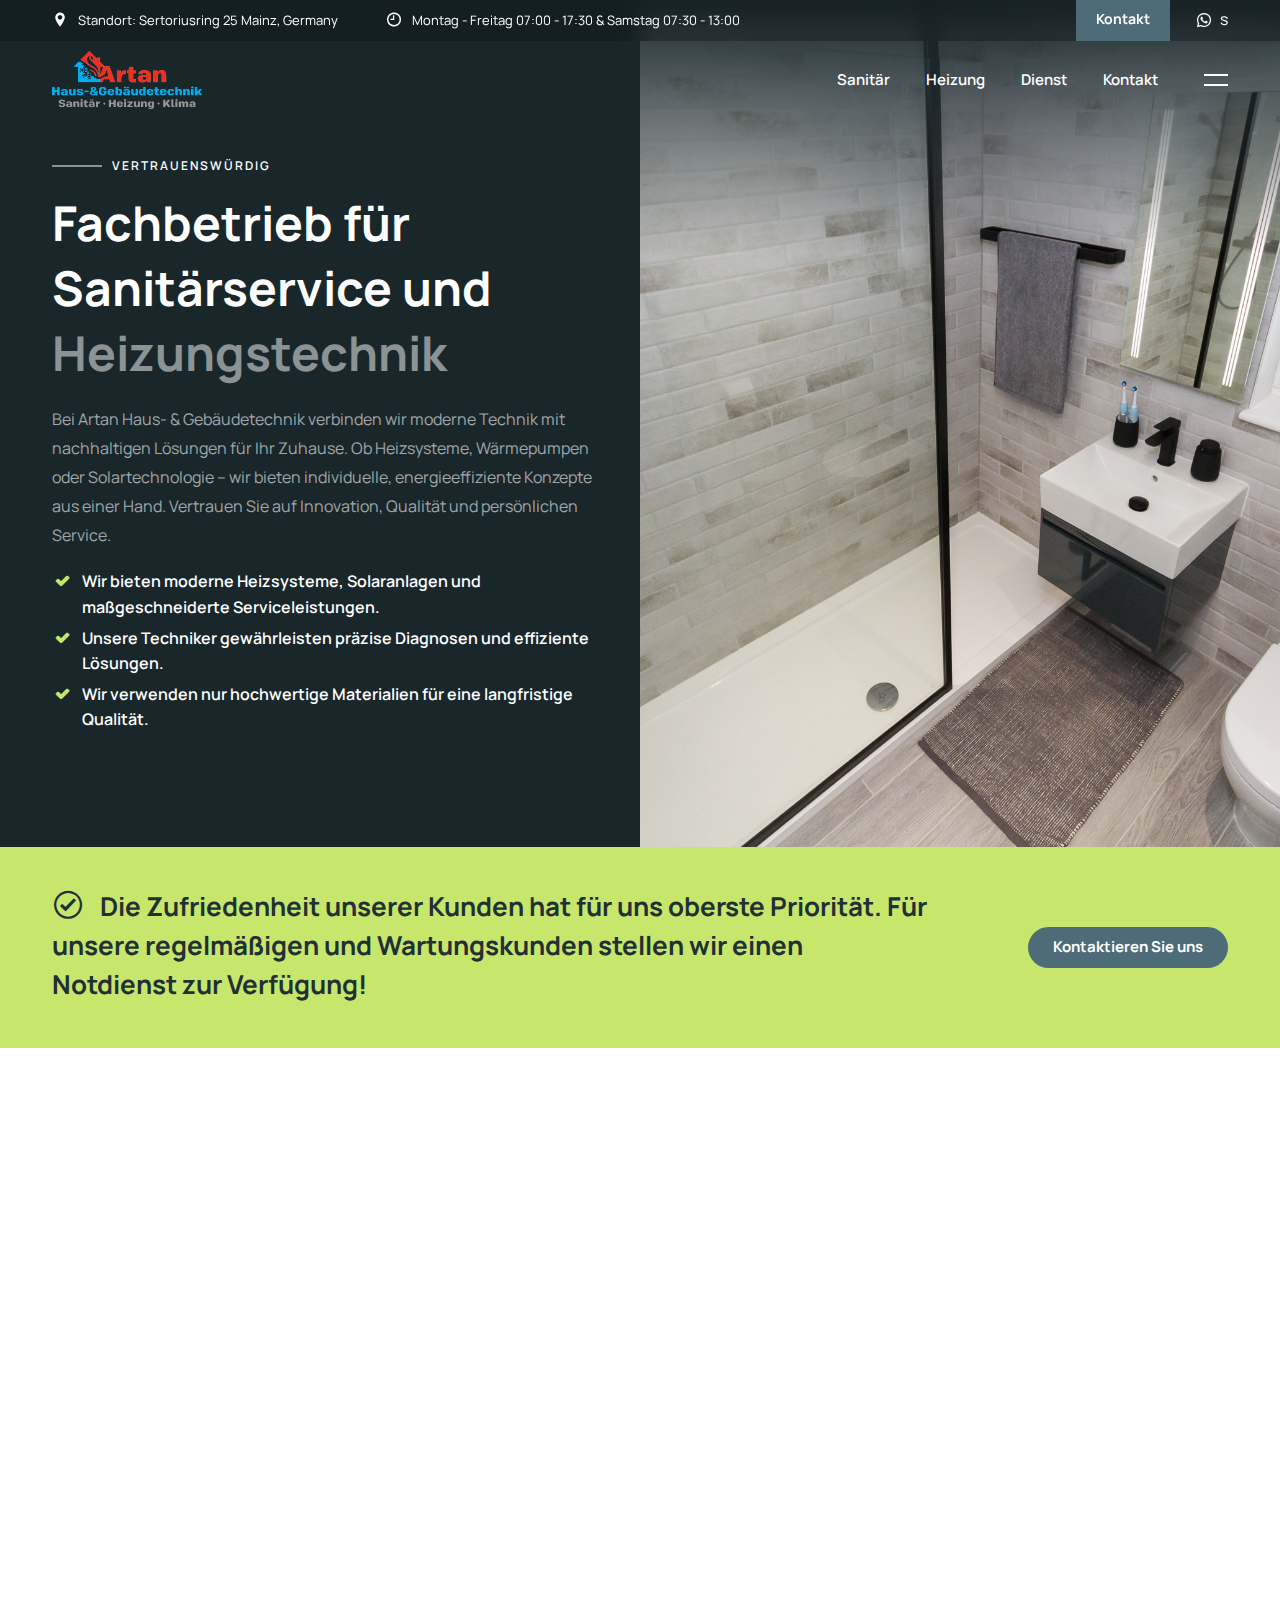
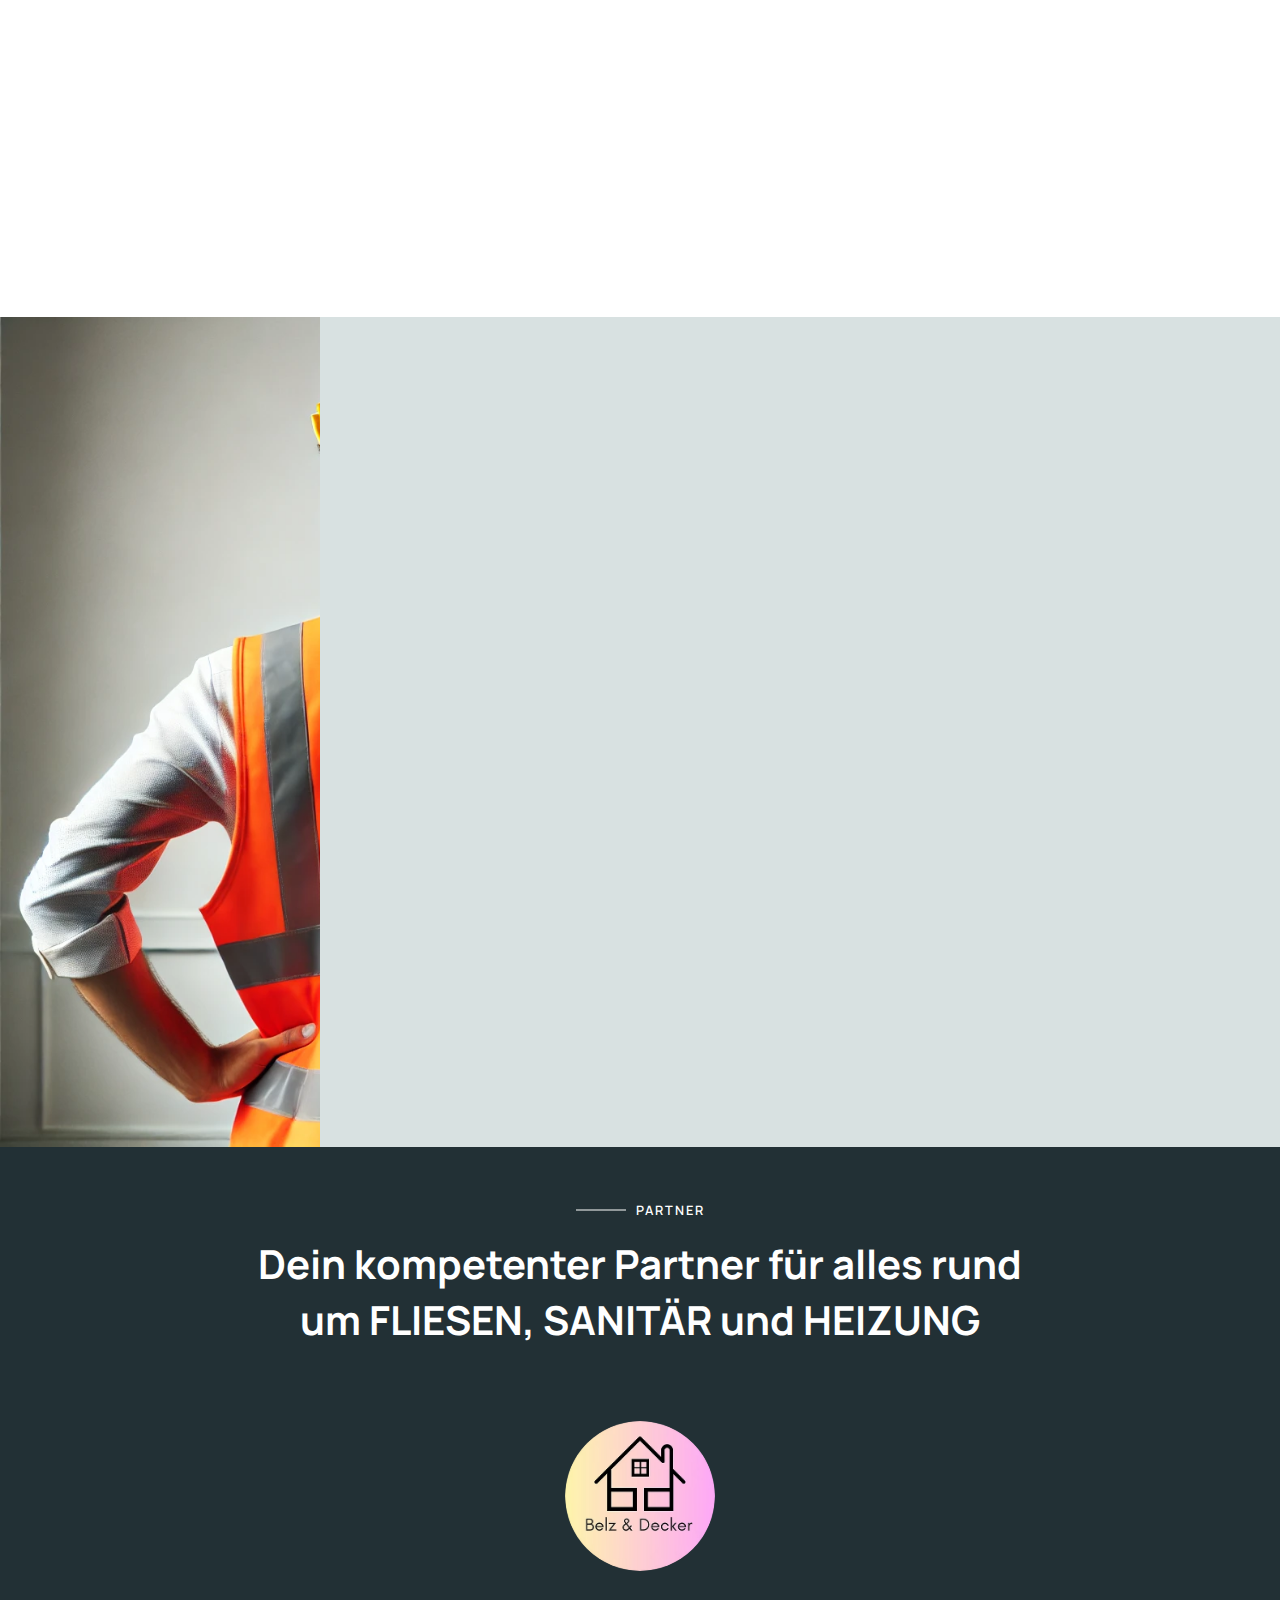
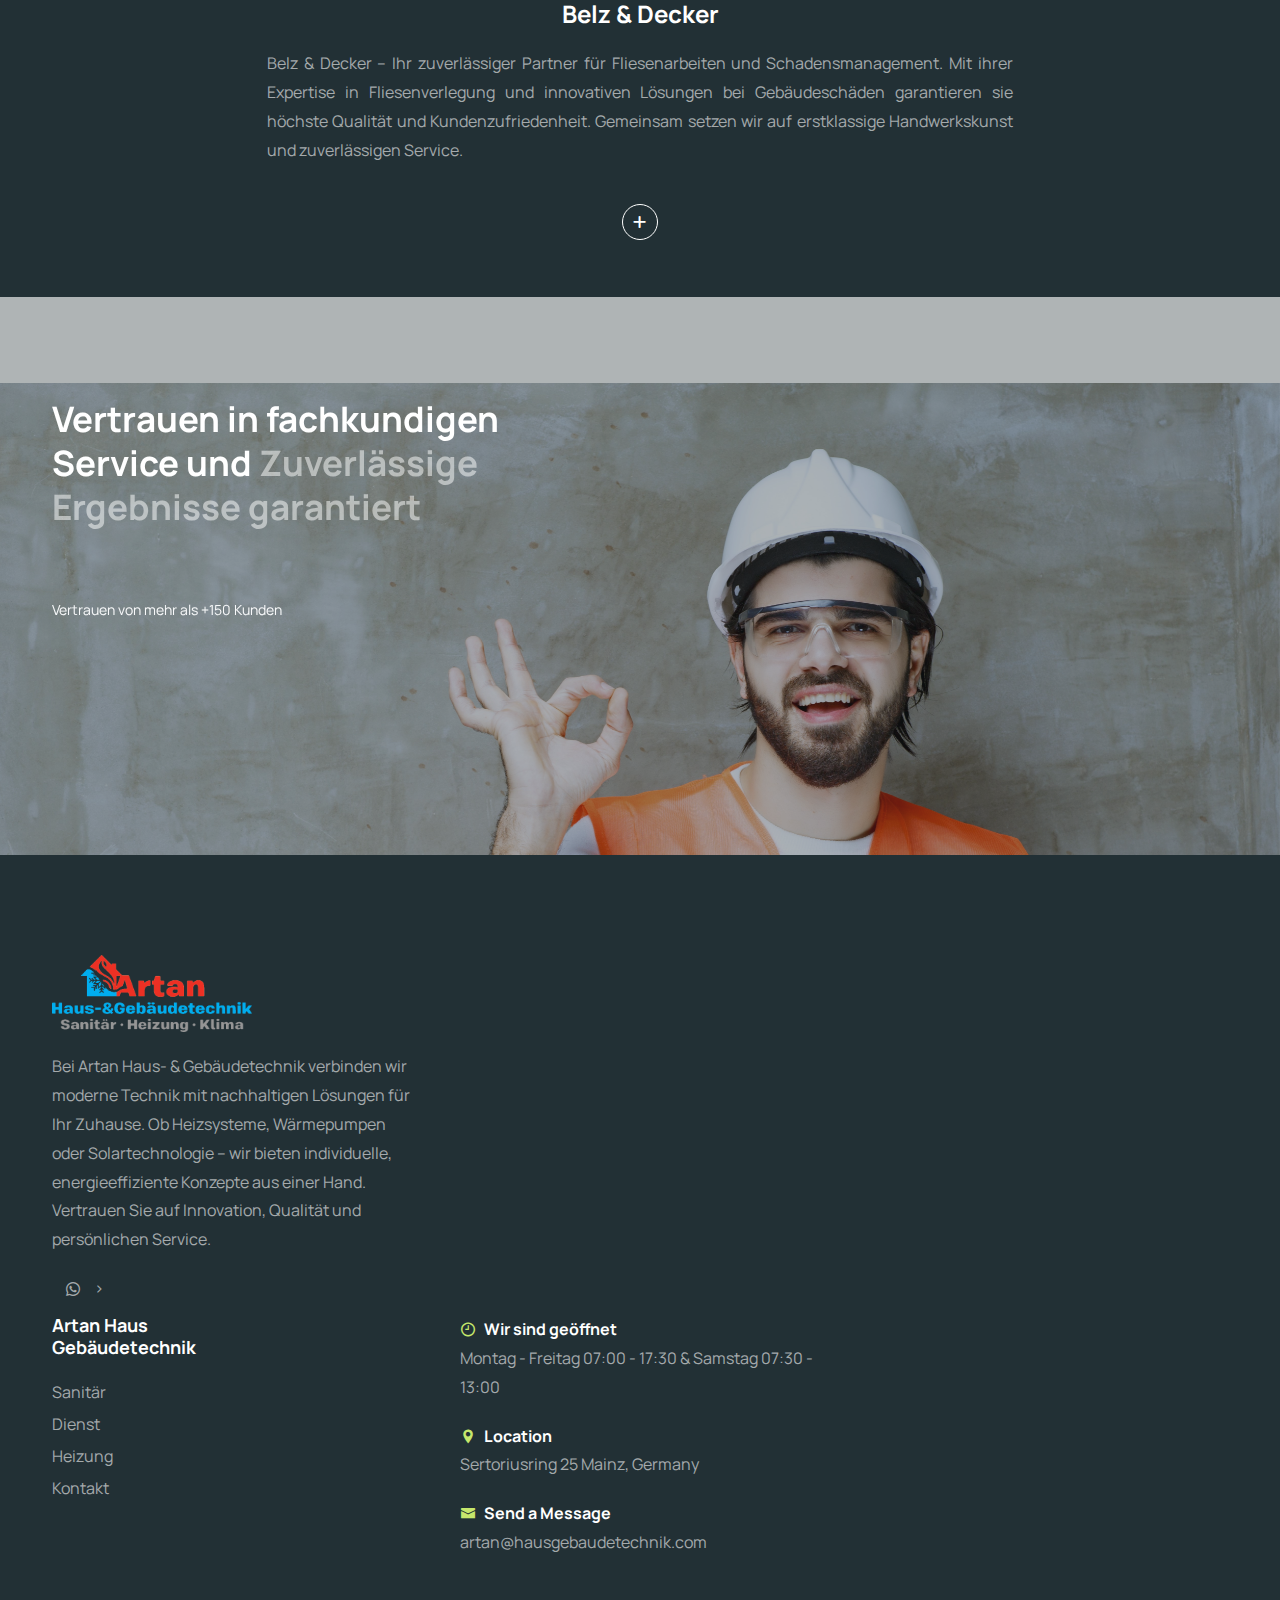
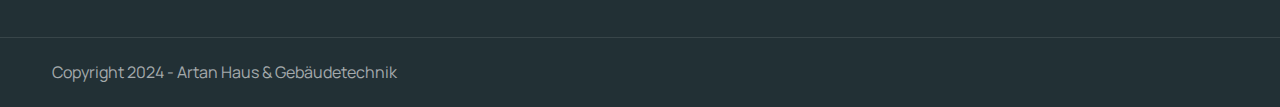
==== commit 573f9cb8: "Update index.html" ====
--- a/index.html
+++ b/index.html
@@ -495,8 +495,8 @@
 
                         <div class="social-icons mb-sm-30">
 
-
-                            <a href="+49 1577 9524787"><i class="fa-brands fa-whatsapp"></i></a>
+<a href="whatsapp://send?phone=4915779524787" title="Chat on WhatsApp">
+                    <i class="fa-brands fa-whatsapp fa-lg"></i>>
 
                         </div>
                     </div>
@@ -633,4 +633,4 @@
 
 </body>
 
-</html>+</html>
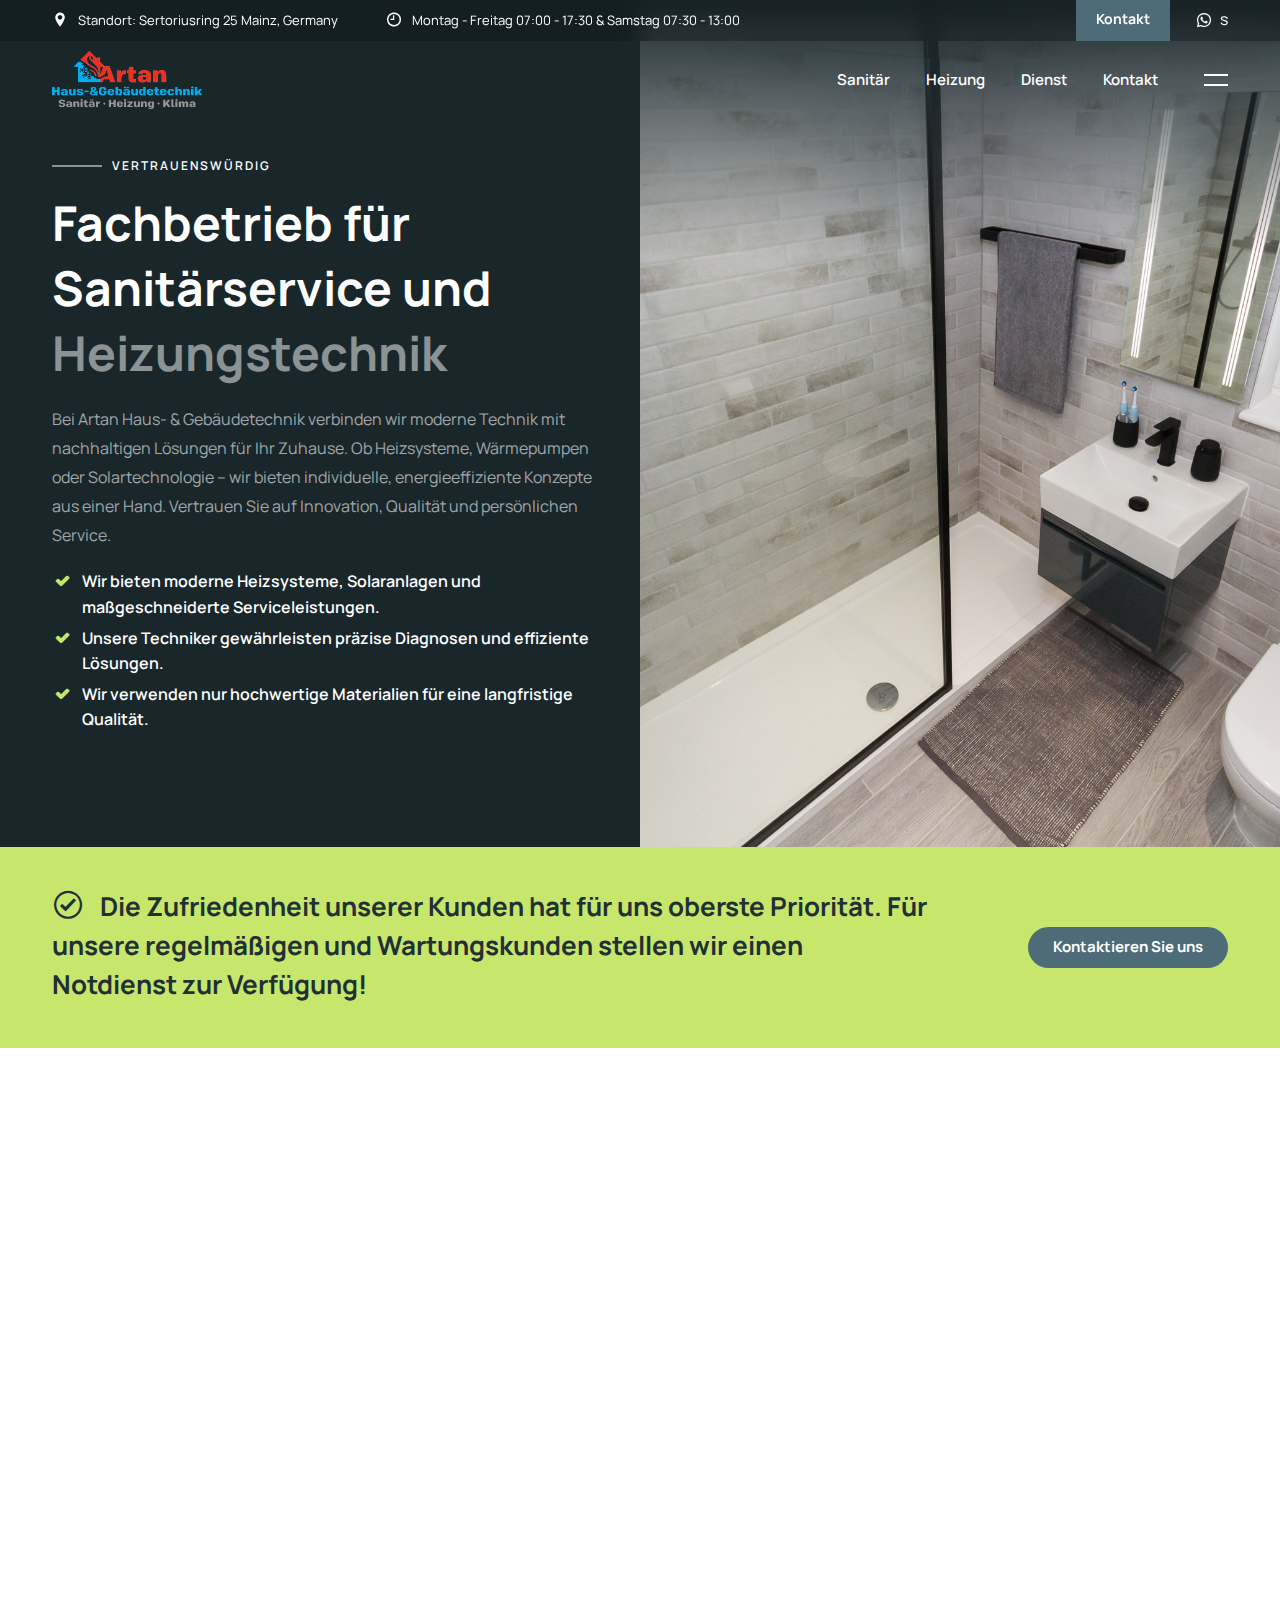
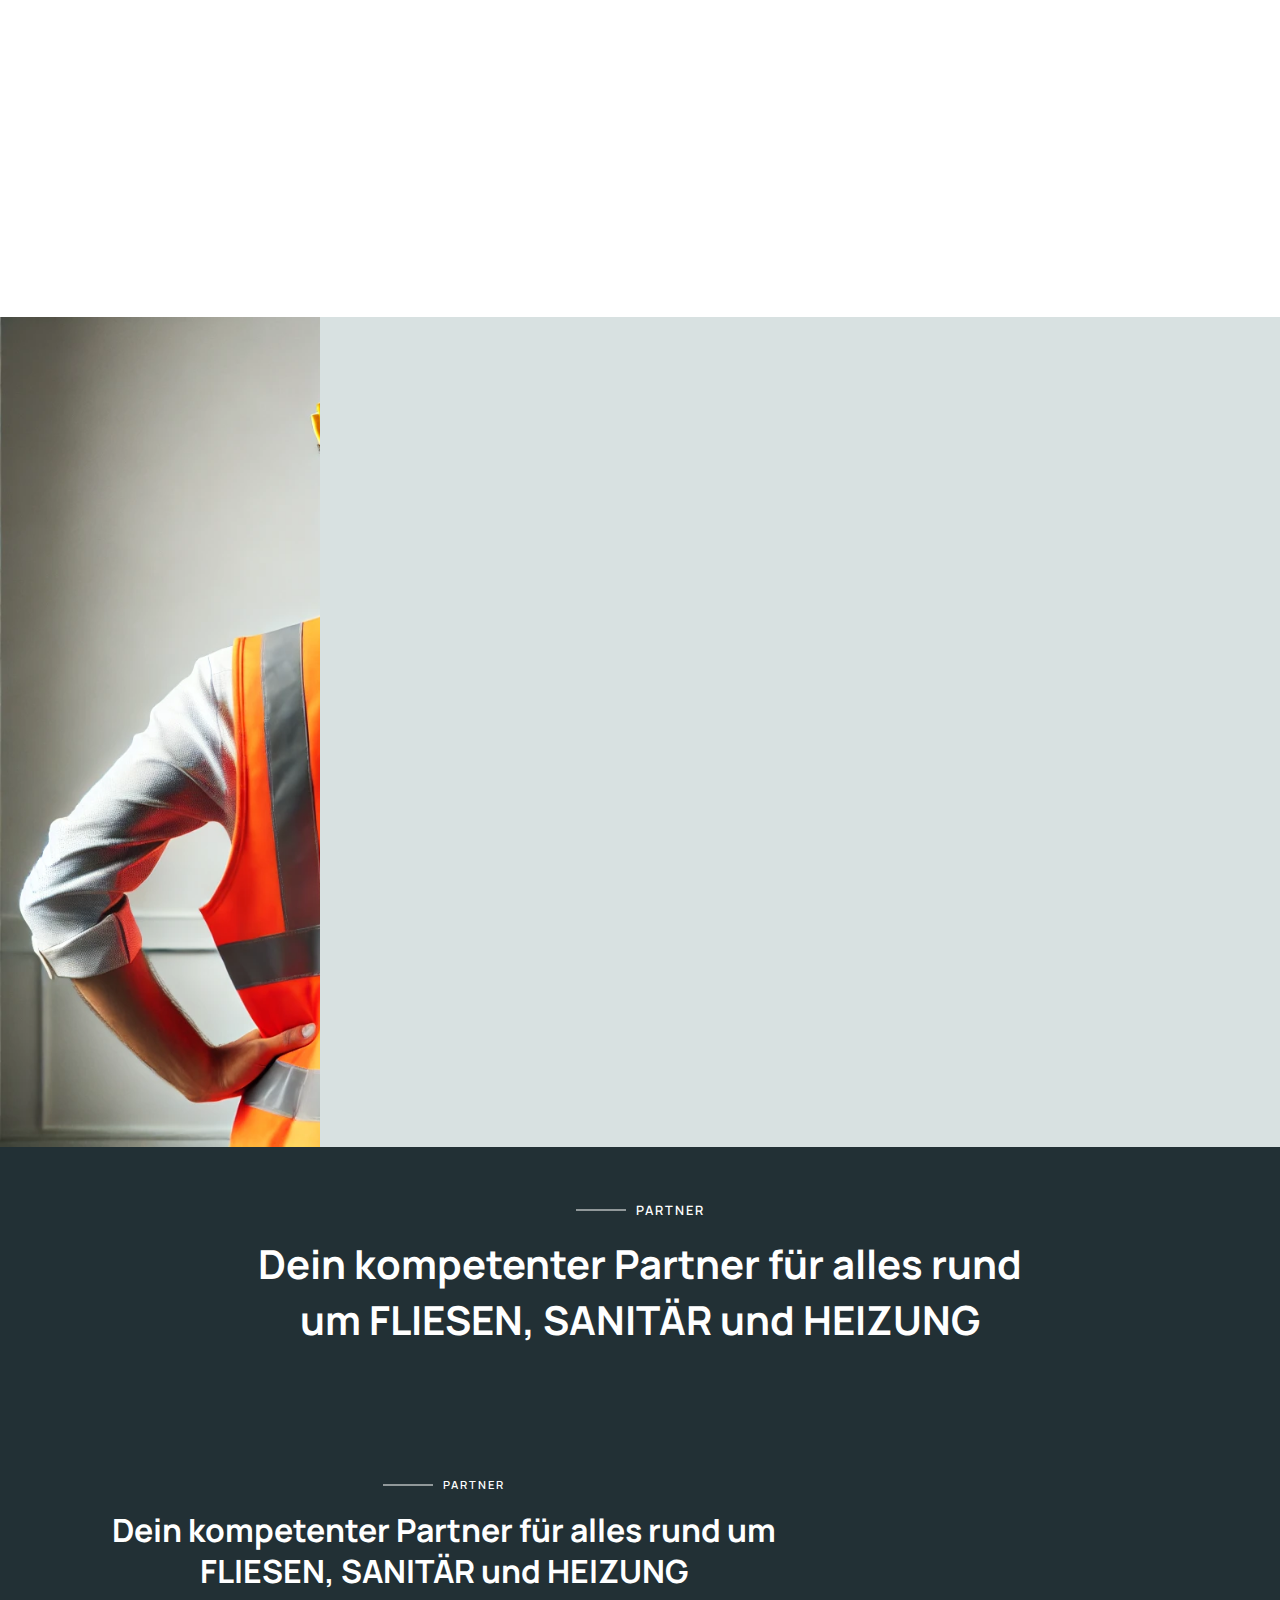
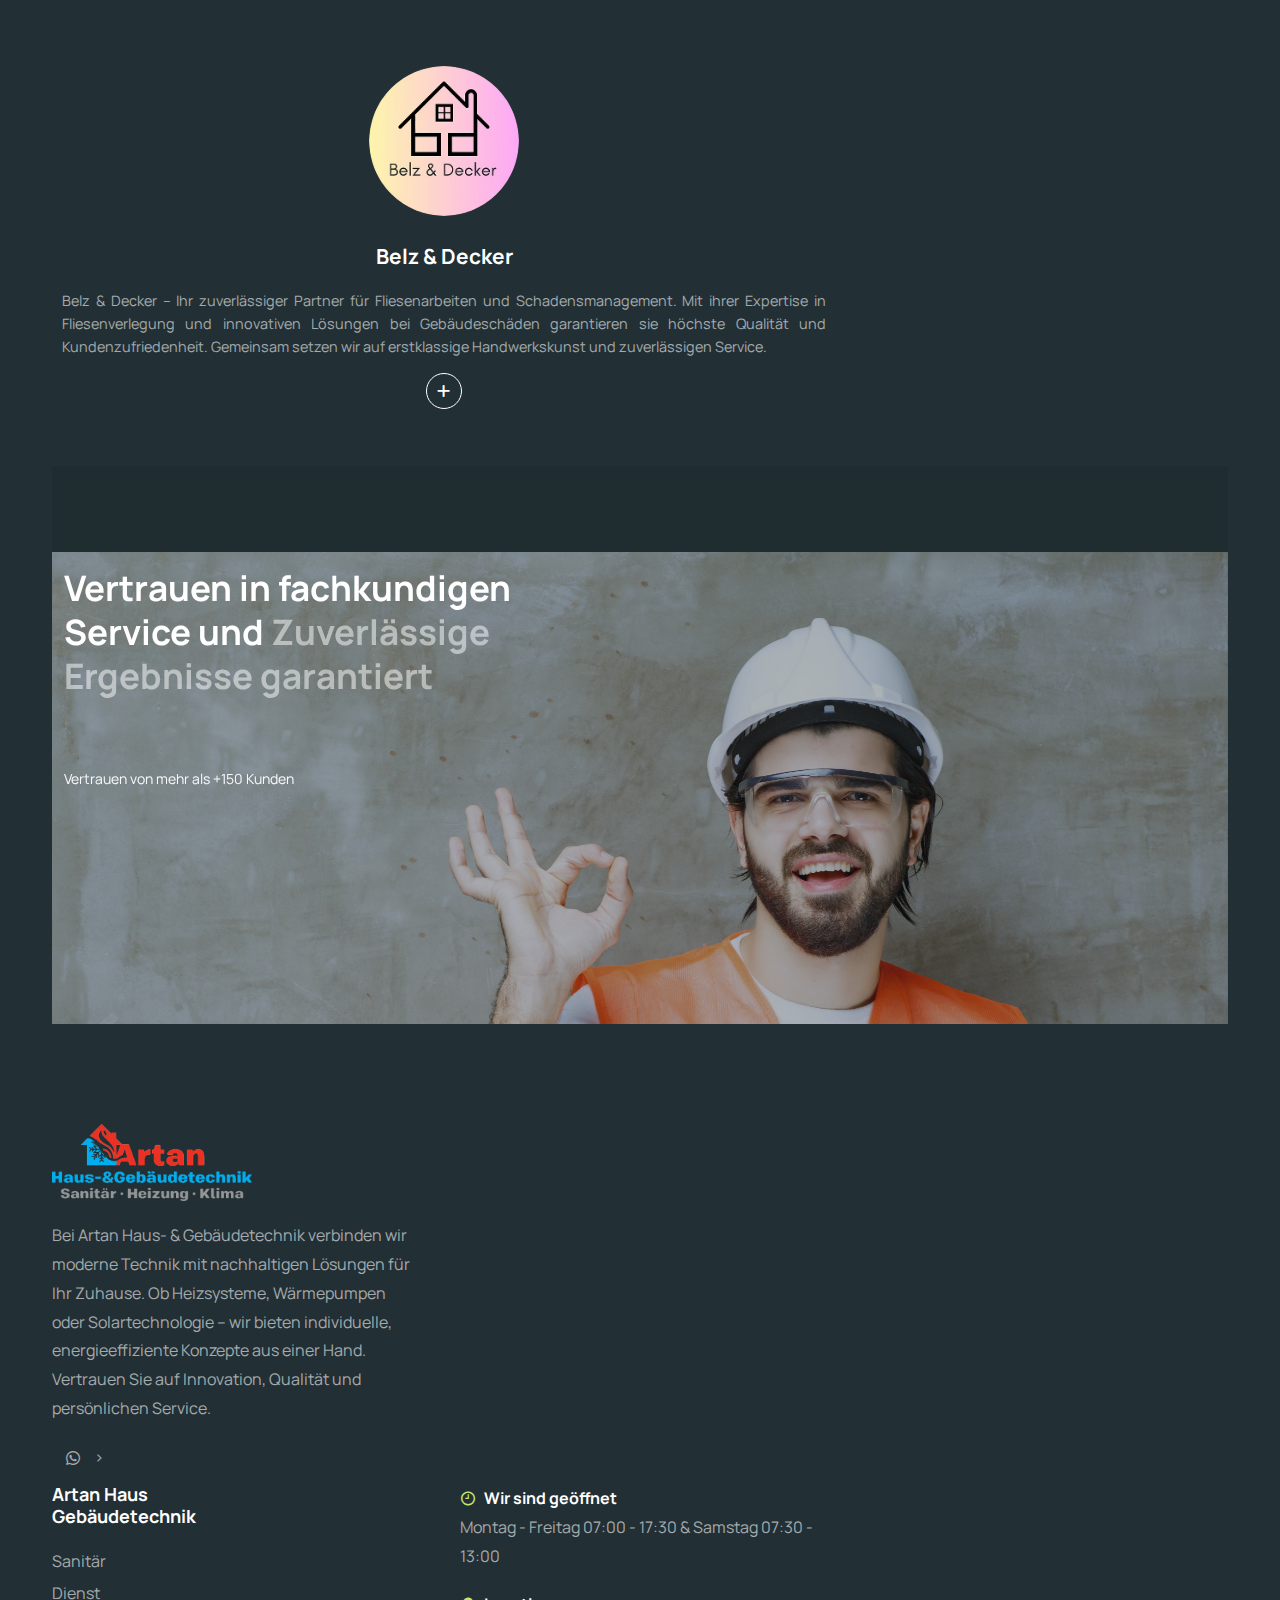
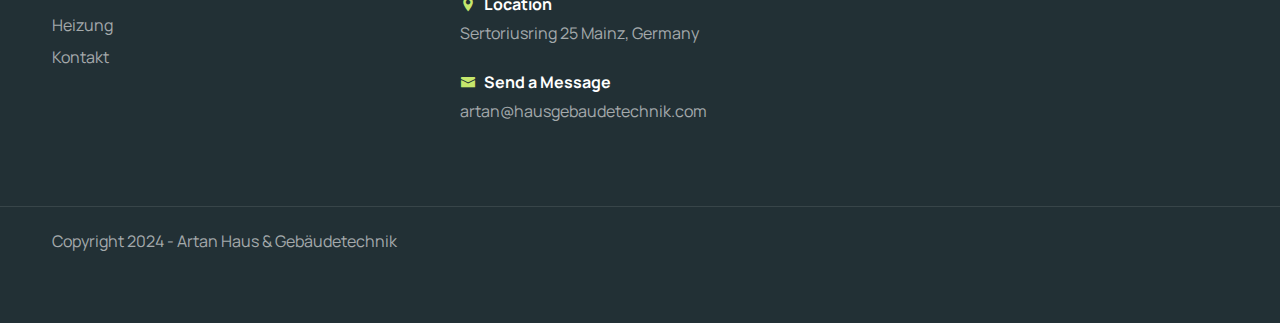
==== commit ca9789bb: "Update index.html" ====
--- a/index.html
+++ b/index.html
@@ -390,31 +390,46 @@
 
                     
                     <!-- Partner Section -->
-                    <div class="row">
-                        <div class="col-lg-8 offset-lg-2 text-center">
+                     <section class="section-dark bg-dark-2 text-light py-5" style="margin: 0; padding: 0;">
+                <div class="container" style="padding: 0; margin: 0;">
+                    <!-- Title Section -->
+                    <div class="row mb-5 text-center" style="margin: 0; padding: 0;">
+                        <div class="col-lg-8 offset-lg-2" style="padding: 0; margin: 0;">
+                            <div class="subtitle mb-3" style="font-size: 0.7rem; line-height: 1.5; margin: 0;">
+                                Partner
+                            </div>
+                            <h2 style="font-size: 2rem; line-height: 1.3; margin: 0 0 20px 0;">
+                                Dein kompetenter Partner für alles rund um FLIESEN, SANITÄR und HEIZUNG
+                            </h2>
+                        </div>
+                    </div>
+            
+                    <!-- Partner Section -->
+                    <div class="row" style="margin: 0; padding: 0;">
+                        <div class="col-lg-8 offset-lg-2 text-center" style="margin: 0; padding: 0;">
                             <!-- Partner Image -->
-                            <div class="mb-4">
-                               <a href="//www.belz-decker.de/"><img class="rounded-circle" alt="Belz & Decker Logo"
-                                src="images/partneritet/belz-decker.de.avif"
-                                style="width: 150px; height: 150px; object-fit: cover;"></a> 
-                            </div>
-
+                            <div class="mb-4" style="margin: 0 0 15px 0; padding: 0;">
+                                <a href="//www.belz-decker.de/">
+                                    <img class="rounded-circle" alt="Belz & Decker Logo"
+                                         src="images/partneritet/belz-decker.de.avif"
+                                         style="width: 150px; height: 150px; object-fit: cover; margin: 0;">
+                                </a>
+                            </div>
+            
                             <!-- Partner Name -->
-                            <h3 class="fw-bold mb-3" style="font-size: 1.5rem; line-height: 1.6;">
+                            <h3 class="fw-bold mb-3" style="font-size: 1.3rem; line-height: 1.6; margin: 0 0 15px 0;">
                                 Belz & Decker
                             </h3>
-
+            
                             <!-- Partner Description -->
-                            <p style="font-size: 1rem; line-height: 1.8; text-align: justify; padding: 0 15px;">
-                                Belz & Decker – Ihr zuverlässiger Partner für Fliesenarbeiten und Schadensmanagement.
-
-                                Mit ihrer Expertise in Fliesenverlegung und innovativen Lösungen bei Gebäudeschäden
-                                garantieren sie höchste Qualität und Kundenzufriedenheit.
-
-                                Gemeinsam setzen wir auf erstklassige Handwerkskunst und zuverlässigen Service.
+                            <p style="font-size: 0.9rem; line-height: 1.6; text-align: justify; padding: 0 10px; margin: 0 0 15px 0;">
+                                Belz & Decker – Ihr zuverlässiger Partner für Fliesenarbeiten und Schadensmanagement. Mit ihrer
+                                Expertise in Fliesenverlegung und innovativen Lösungen bei Gebäudeschäden garantieren sie höchste
+                                Qualität und Kundenzufriedenheit. Gemeinsam setzen wir auf erstklassige Handwerkskunst und
+                                zuverlässigen Service.
                             </p>
                             <a class="btn-plus" href="https://www.belz-decker.de/"
-                                style="display: inline-block; margin-top: 20px;">
+                               style="display: inline-block; margin: 0; padding: 10px 15px;">
                                 <i class="fa fa-plus"></i>
                                 <span>Mehr lesen</span>
                             </a>
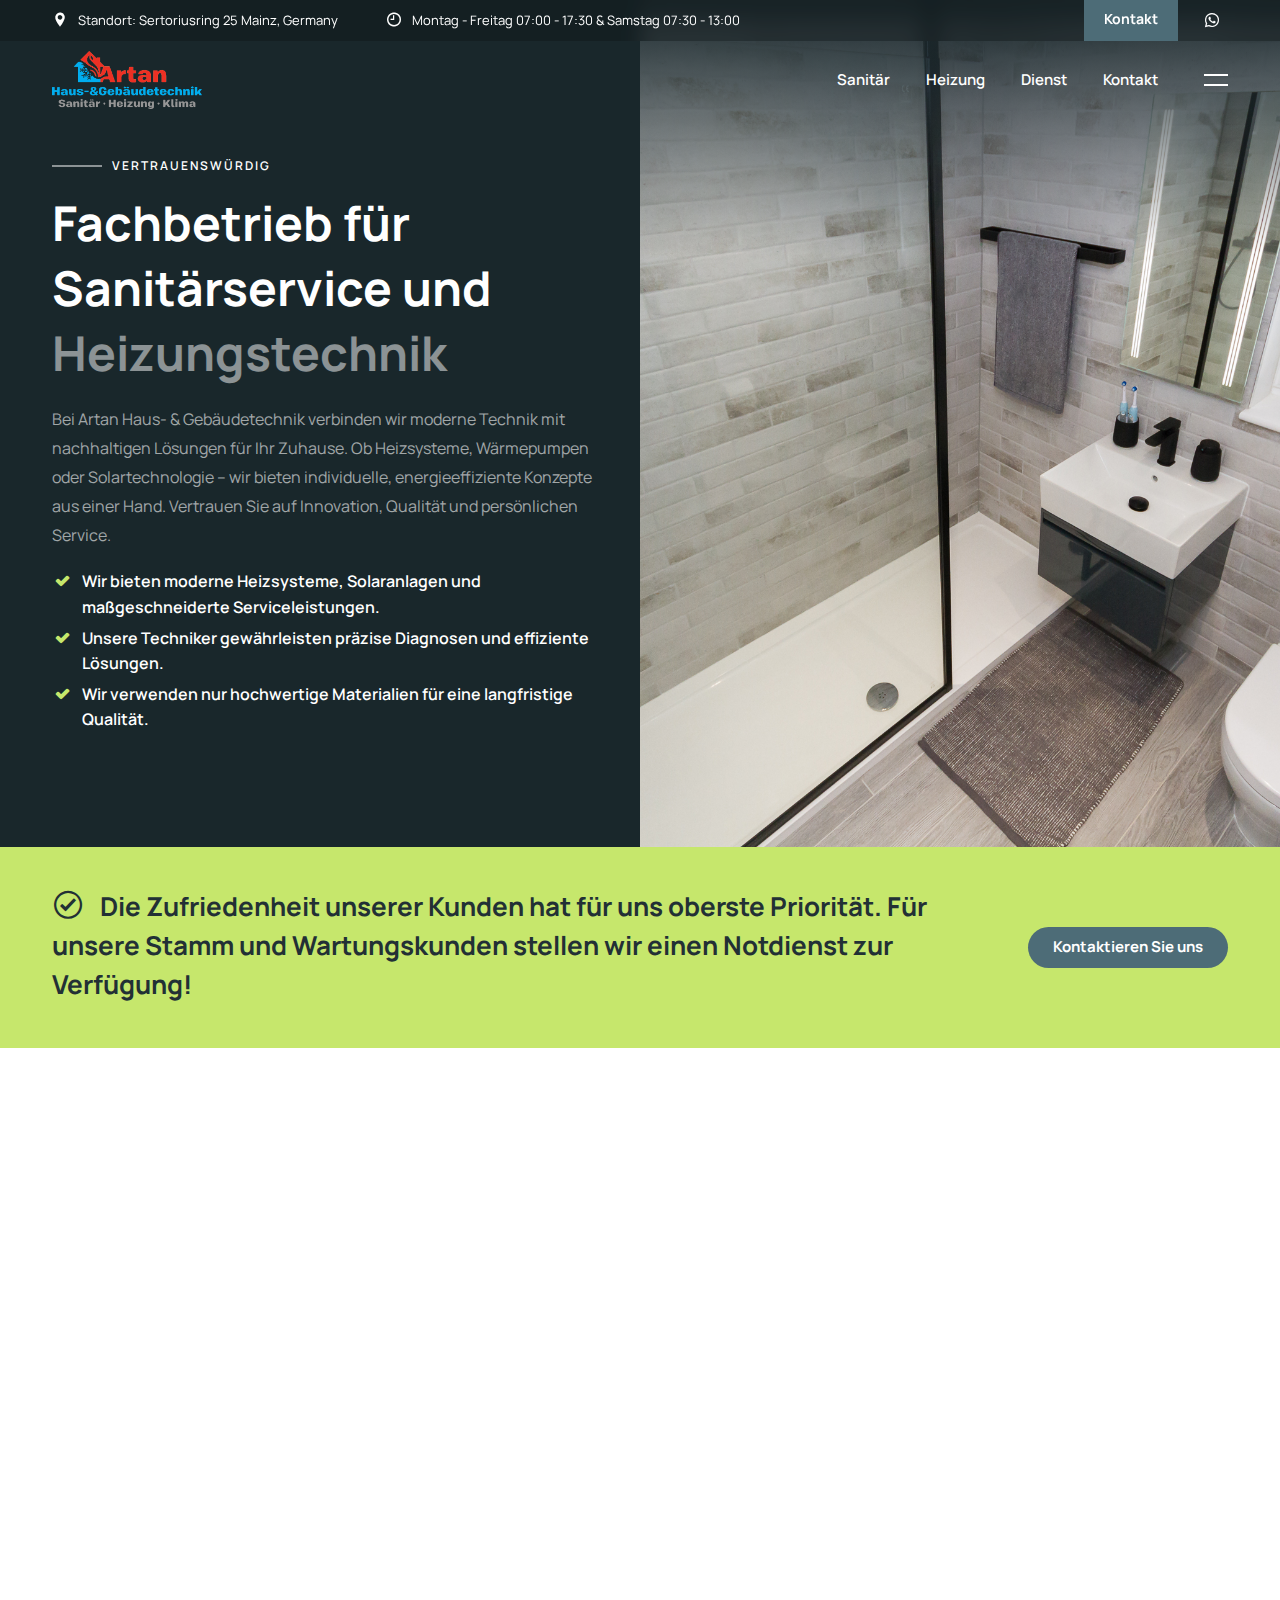
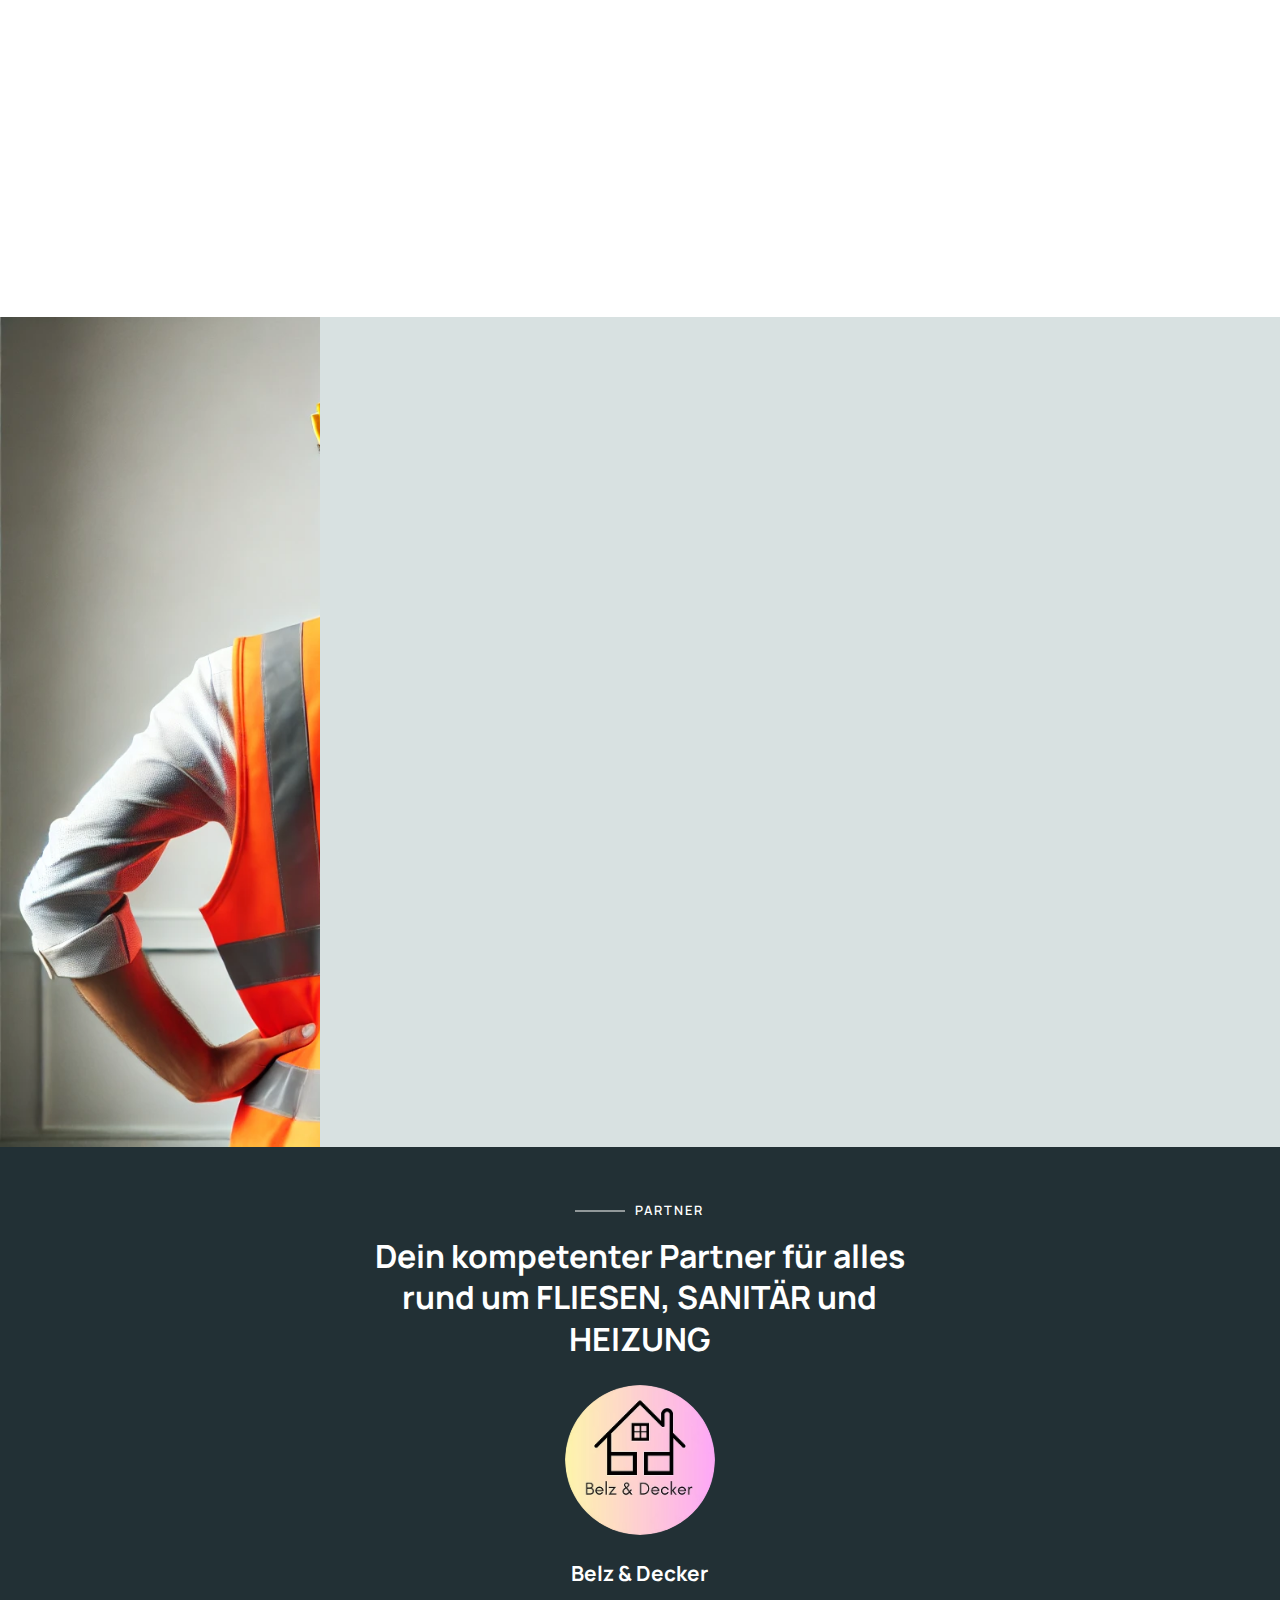
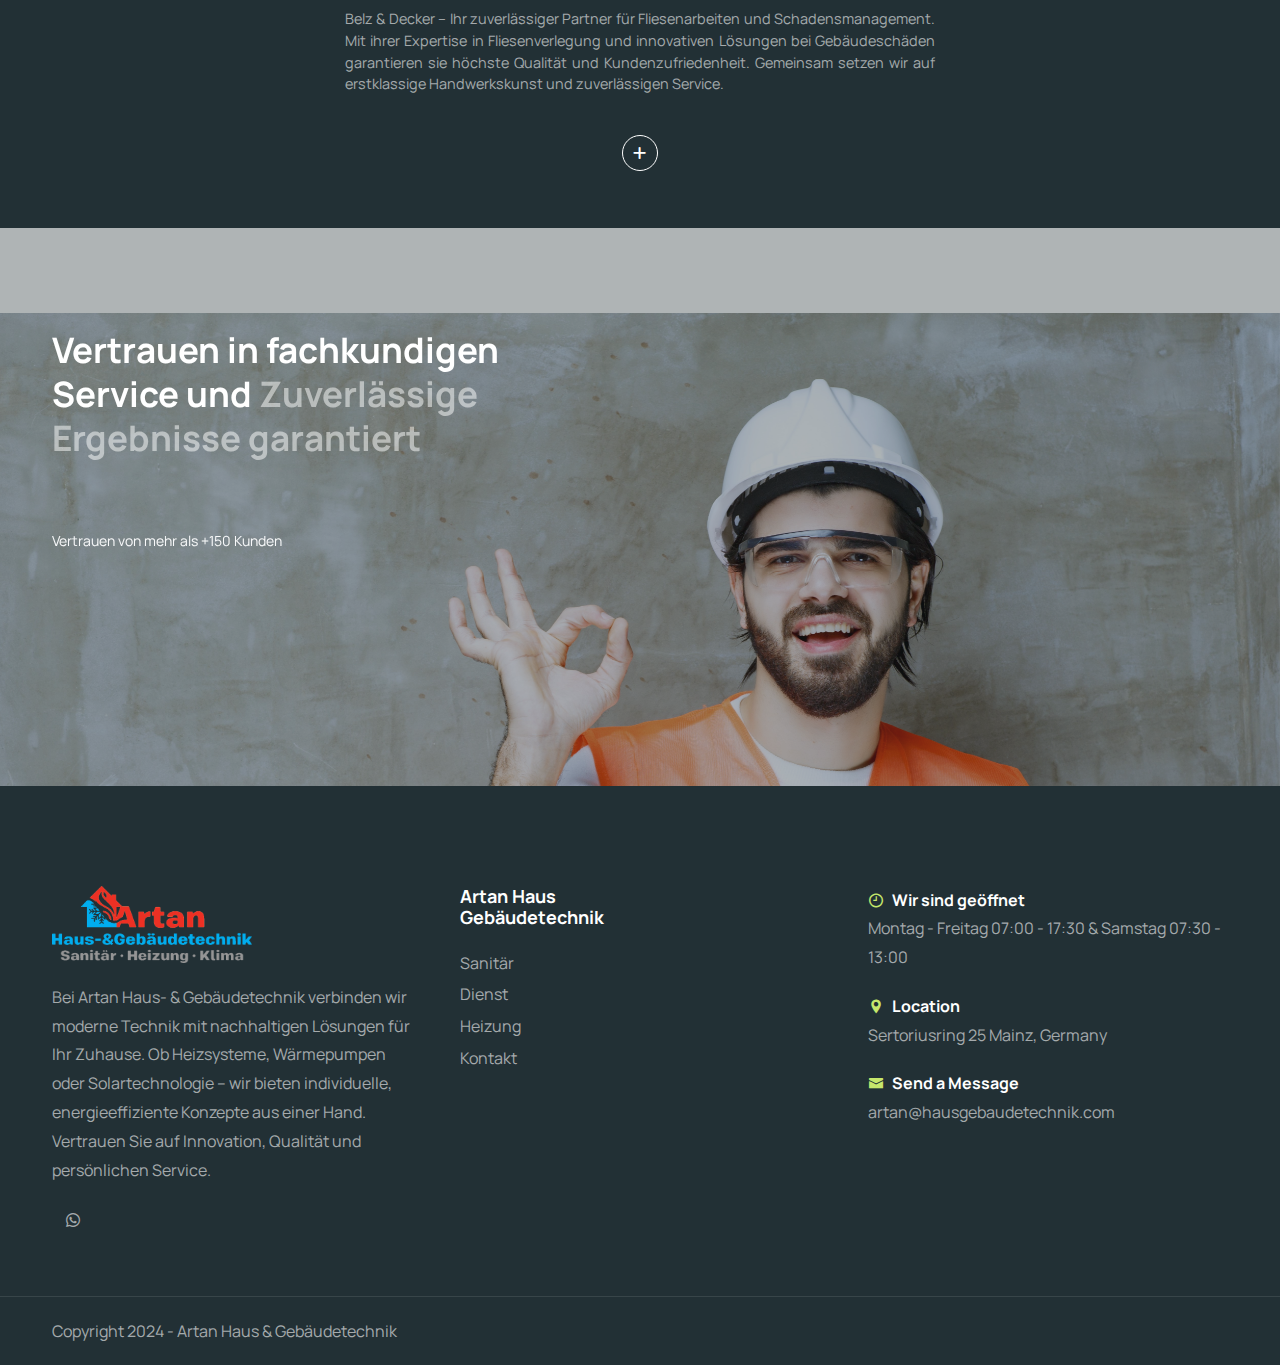
==== commit 9071e0ed: "update" ====
--- a/index.html
+++ b/index.html
@@ -51,10 +51,10 @@
                                     <a class="btn-topbar bg-color me-3" href="contact.html">Kontakt</a>
                                     <div class="social-icons">
                                         <a href="whatsapp://send?phone=4915779524787" title="Chat on WhatsApp">
-                                            <i class="fa-brands fa-whatsapp fa-lg"></i>s
+                                            <i class="fa-brands fa-whatsapp fa-lg"></i>
                                         </a>
                                     </div>
-                                    
+
                                 </div>
                             </div>
                         </div>
@@ -153,13 +153,14 @@
                     </div>
                 </div>
             </section>
+
             <section class="bg-color-2 pt-40 pb-40">
                 <div class="container">
                     <div class="row g-4 align-items-center">
                         <div class="col-lg-9">
                             <h3 class="mb-1"><i class="icofont-check-circled fs-32 me-3"></i>Die Zufriedenheit unserer
-                                Kunden hat für uns oberste Priorität. Für unsere regelmäßigen und Wartungskunden stellen
-                                wir einen Notdienst zur Verfügung!</h3>
+                                Kunden hat für uns oberste Priorität. Für unsere Stamm und Wartungskunden stellen wir
+                                einen Notdienst zur Verfügung!</h3>
                         </div>
 
                         <div class="col-lg-3 text-lg-end text-start">
@@ -183,7 +184,7 @@
                                 <img src="images/svg-color/deinst.png" class="img-fluid" alt=""
                                     style="width: 100px; height: auto; margin: 10% auto;">
                                 <div class="p-30">
-                                    <h4 class="border-bottom-1-light pb-3">Deinst</h4>
+                                    <h4 class="border-bottom-1-light pb-3">Dienstleistung </h4>
                                     <p class="mb-4">Artan Haus- & Gebäudetechnik bietet Reparaturarbeiten in der
                                         Haustechnik an, insbesondere für Sanitär- und Heizsysteme.</p>
                                     <a class="btn-plus" href="blog-single2.html"
@@ -200,7 +201,7 @@
                                 <img src="images/svg-color/heater_orange.png" class="img-fluid" alt=""
                                     style="width: 100px; height: auto; margin: 10% auto;">
                                 <div class="p-30">
-                                    <h4 class="border-bottom-1-light pb-3">Heizen</h4>
+                                    <h4 class="border-bottom-1-light pb-3">Heizung</h4>
                                     <p class="mb-4">Wir bieten Heizungsbau und Modernisierung mit einem Fokus auf
                                         energieeffiziente, nachhaltige Lösungen. Durch regenerative Energien verbessern
                                         wir die Energieeffizienz und verringern Emissionen.
@@ -313,8 +314,9 @@
                                             <div class="mt-3">
                                                 <h4>Nachhaltigkeit </h4>
                                                 <p>Durch regenerative Energie
-                                                    Mit dem Einsatz regenerativer Energien erhöht Artan die Energieeffizienz und trägt zur Reduktion von Emissionen bei.
-                                                    </p>
+                                                    Mit dem Einsatz regenerativer Energien erhöht Artan die
+                                                    Energieeffizienz und trägt zur Reduktion von Emissionen bei.
+                                                </p>
                                             </div>
                                         </div>
                                     </div>
@@ -325,8 +327,9 @@
                                             <div class="mt-3">
                                                 <h4>Komplettbäder</h4>
                                                 <p> Aus einer Hand
-                                                    Vom Design bis zur Fertigstellung erhalten Sie bei Artan alles aus einer Hand, für eine reibungslose und termingerechte Umsetzung.
-                                                    </p>
+                                                    Vom Design bis zur Fertigstellung erhalten Sie bei Artan alles aus
+                                                    einer Hand, für eine reibungslose und termingerechte Umsetzung.
+                                                </p>
                                             </div>
                                         </div>
                                     </div>
@@ -337,7 +340,8 @@
                                             <div class="mt-3">
                                                 <h4>Energieeffiziente Heizungsmodernisierung
                                                 </h4>
-                                                <p>Artan modernisiert Heizsysteme, um Energieverbrauch und Kosten zu senken und gleichzeitig die Effizienz zu steigern.
+                                                <p>Artan modernisiert Heizsysteme, um Energieverbrauch und Kosten zu
+                                                    senken und gleichzeitig die Effizienz zu steigern.
 
 
                                                 </p>
@@ -350,13 +354,14 @@
                                             <i class="bg-color icon_check fs-36 p-2 mb-3 text-white"></i>
                                             <div class="mt-3">
                                                 <h4> Zuverlässige Reparaturarbeiten</h4>
-                                                <p>Artan bietet schnelle und fachgerechte Reparaturen in der Haustechnik, um Ihre Systeme stets in optimalem Zustand zu halten.
+                                                <p>Artan bietet schnelle und fachgerechte Reparaturen in der
+                                                    Haustechnik, um Ihre Systeme stets in optimalem Zustand zu halten.
                                                 </p>
                                             </div>
                                         </div>
                                     </div>
 
-                                    
+
                                 </div>
                                 <div class="spacer-single"></div>
                             </div>
@@ -371,76 +376,57 @@
 
 
             <!-- partneritet -->
-            <section class="section-dark bg-dark-2 text-light py-5">
-                <div class="container">
+            <section class="section-dark bg-dark-2 text-light py-5" style="margin: 0; padding: 0; display: flex; justify-content: center; align-items: center; flex-direction: column;">
+                <div class="container" style="margin: 0 auto; padding: 0; max-width: 900px; text-align: center;">
                     <!-- Title Section -->
-                    <div class="row mb-5 text-center">
-                        <div class="col-lg-8 offset-lg-2">
-                            <div class="subtitle mb-3" style="font-size: 0.8rem; line-height: 1.5;">
+                    <div class="row text-center" style="margin: 0 auto; padding: 0; display: flex; justify-content: center; align-items: center;">
+                        <div class="col-lg-8" style="padding: 0; margin: 0;">
+                            <div class="subtitle mb-3" style="font-size: 0.8rem; line-height: 1.4; margin: 0;">
                                 Partner
                             </div>
-                            <h2 style="font-size: 2.5rem; line-height: 1.4;">
-
-                                Dein kompetenter Partner für alles rund um
-                                FLIESEN, SANITÄR und HEIZUNG
-
-                            </h2>
-                        </div>
-                    </div>
-
-                    
-                    <!-- Partner Section -->
-                     <section class="section-dark bg-dark-2 text-light py-5" style="margin: 0; padding: 0;">
-                <div class="container" style="padding: 0; margin: 0;">
-                    <!-- Title Section -->
-                    <div class="row mb-5 text-center" style="margin: 0; padding: 0;">
-                        <div class="col-lg-8 offset-lg-2" style="padding: 0; margin: 0;">
-                            <div class="subtitle mb-3" style="font-size: 0.7rem; line-height: 1.5; margin: 0;">
-                                Partner
-                            </div>
-                            <h2 style="font-size: 2rem; line-height: 1.3; margin: 0 0 20px 0;">
+                            <h2 style="font-size: 2rem; line-height: 1.3; margin: 0 0 20px;">
                                 Dein kompetenter Partner für alles rund um FLIESEN, SANITÄR und HEIZUNG
                             </h2>
                         </div>
                     </div>
             
                     <!-- Partner Section -->
-                    <div class="row" style="margin: 0; padding: 0;">
-                        <div class="col-lg-8 offset-lg-2 text-center" style="margin: 0; padding: 0;">
+                    <div class="row" style="margin: 0 auto; padding: 0; display: flex; justify-content: center;">
+                        <div class="col-lg-8 text-center" style="margin: 0; padding: 0;">
                             <!-- Partner Image -->
-                            <div class="mb-4" style="margin: 0 0 15px 0; padding: 0;">
+                            <div class="mb-4" style="margin: 0 auto; padding: 0;">
                                 <a href="//www.belz-decker.de/">
                                     <img class="rounded-circle" alt="Belz & Decker Logo"
                                          src="images/partneritet/belz-decker.de.avif"
-                                         style="width: 150px; height: 150px; object-fit: cover; margin: 0;">
+                                         style="width: 150px; height: 150px; object-fit: cover; margin: 0 auto; display: block;">
                                 </a>
                             </div>
             
                             <!-- Partner Name -->
-                            <h3 class="fw-bold mb-3" style="font-size: 1.3rem; line-height: 1.6; margin: 0 0 15px 0;">
+                            <h3 class="fw-bold" style="font-size: 1.3rem; line-height: 1.4; margin: 0 0 15px;">
                                 Belz & Decker
                             </h3>
             
                             <!-- Partner Description -->
-                            <p style="font-size: 0.9rem; line-height: 1.6; text-align: justify; padding: 0 10px; margin: 0 0 15px 0;">
+                            <p style="font-size: 0.9rem; line-height: 1.5; text-align: justify; margin: 0 auto 15px; padding: 5px;">
                                 Belz & Decker – Ihr zuverlässiger Partner für Fliesenarbeiten und Schadensmanagement. Mit ihrer
                                 Expertise in Fliesenverlegung und innovativen Lösungen bei Gebäudeschäden garantieren sie höchste
                                 Qualität und Kundenzufriedenheit. Gemeinsam setzen wir auf erstklassige Handwerkskunst und
                                 zuverlässigen Service.
                             </p>
+            
+                            <!-- Button -->
                             <a class="btn-plus" href="https://www.belz-decker.de/"
-                               style="display: inline-block; margin: 0; padding: 10px 15px;">
-                                <i class="fa fa-plus"></i>
-                                <span>Mehr lesen</span>
-                            </a>
+                            style="display: inline-block; margin-top: 20px;">
+                            <i class="fa fa-plus"></i>
+                            <span>Mehr lesen</span>
+                        </a>
+                            
                         </div>
                     </div>
                 </div>
             </section>
-
-
-
-
+            
 
             <section class="section-dark jarallax text-light">
                 <img src="images/news/qaza.jpg" class="jarallax-img" alt="">
@@ -510,8 +496,9 @@
 
                         <div class="social-icons mb-sm-30">
 
-<a href="whatsapp://send?phone=4915779524787" title="Chat on WhatsApp">
-                    <i class="fa-brands fa-whatsapp fa-lg"></i>>
+                            <a href="whatsapp://send?phone=4915779524787" title="Chat on WhatsApp">
+                                <i class="fa-brands fa-whatsapp fa-lg"></i>
+                            </a>
 
                         </div>
                     </div>
@@ -524,12 +511,12 @@
                                         <li><a href="sanitra.html">Sanitär</a></li>
                                         <li><a href="blog-single2.html">Dienst</a></li>
                                         <li><a href="heizen.html">Heizung</a></li>
-                                    
+
                                         <li><a href="contact.html">Kontakt</a></li>
                                     </ul>
                                 </div>
                             </div>
-                           
+
                         </div>
                     </div>
                     <div class="col-lg-4 col-sm-6 order-lg-2 order-sm-1">
@@ -626,11 +613,9 @@
                 aus einer Hand. Vertrauen Sie auf Innovation, Qualität und persönlichen Service.</p>
 
             <div class="social-icons">
-
-
-
-
-                <a href="+49 1577 9524787"><i class="fa-brands fa-whatsapp"></i></a>
+                <a href="whatsapp://send?phone=4915779524787" title="Chat on WhatsApp">
+                    <i class="fa-brands fa-whatsapp fa-lg"></i>
+                </a>
             </div>
         </div>
     </div>
@@ -648,4 +633,4 @@
 
 </body>
 
-</html>
+</html>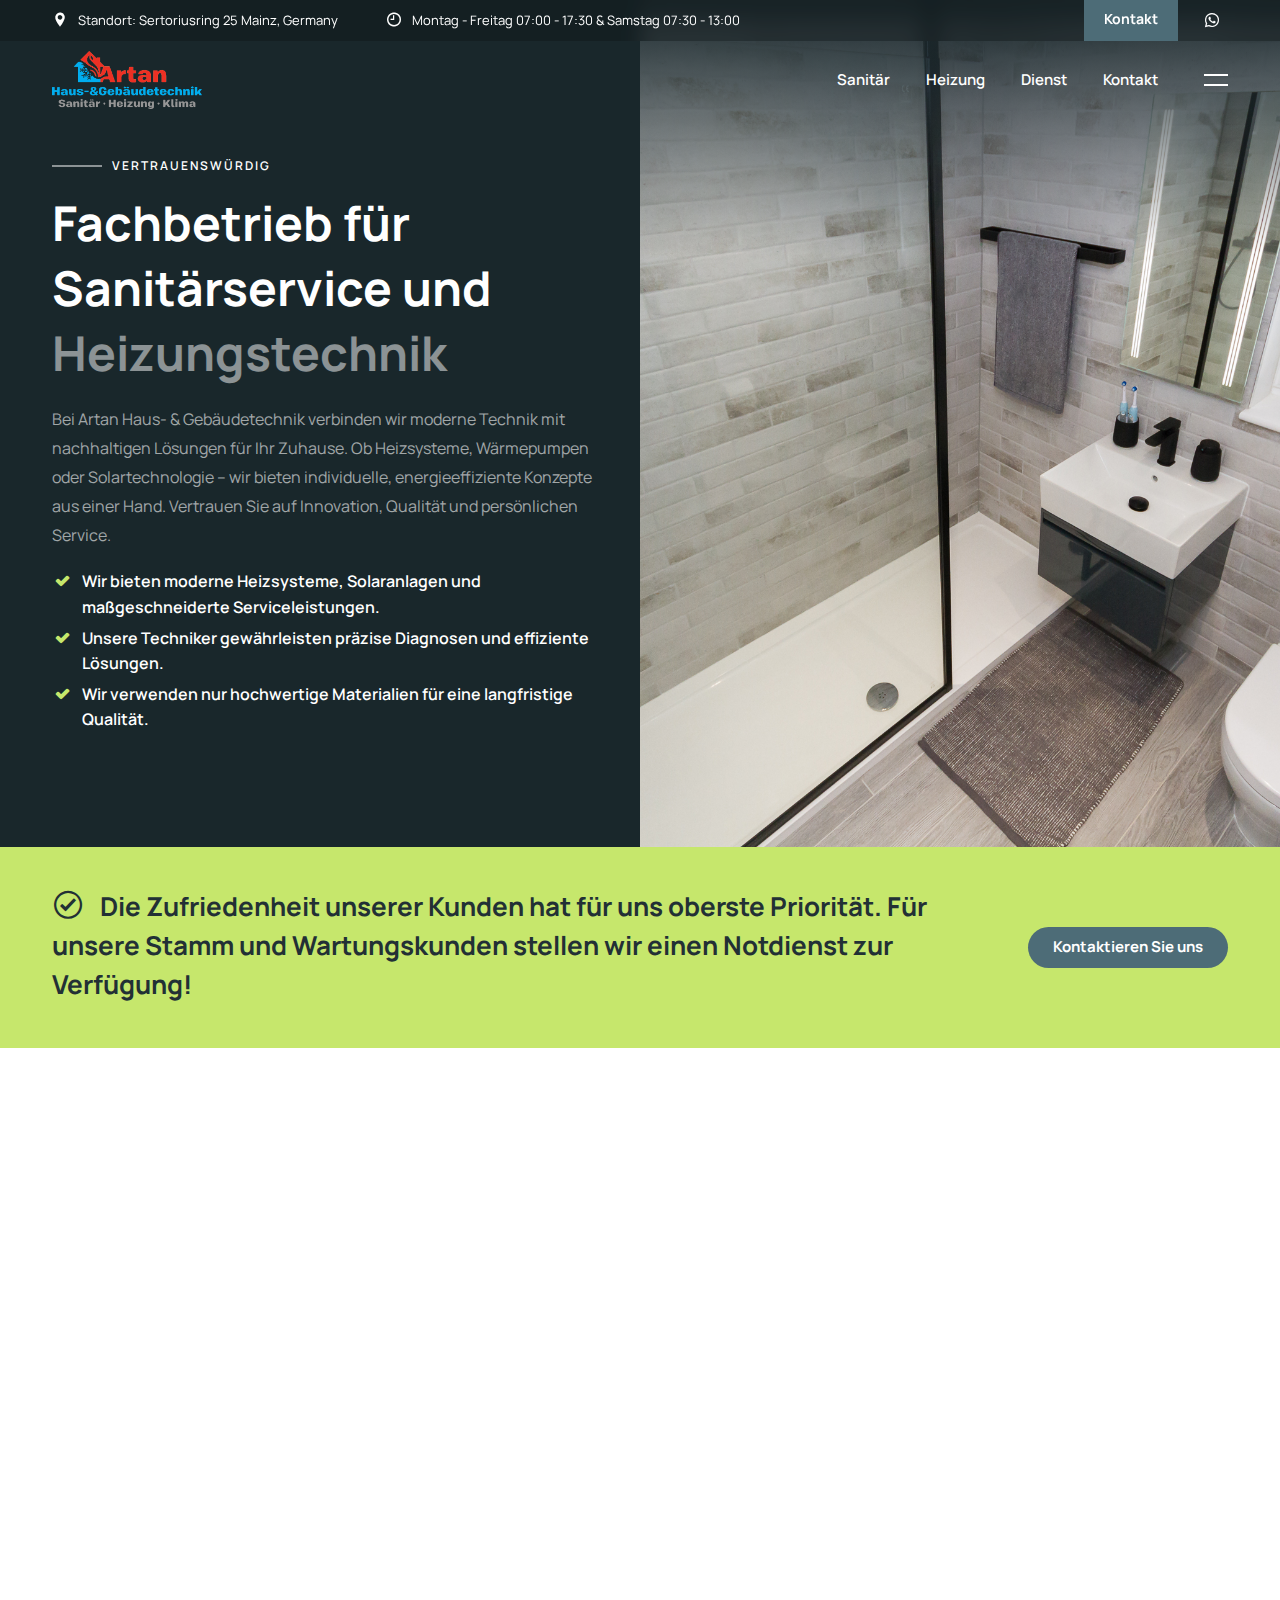
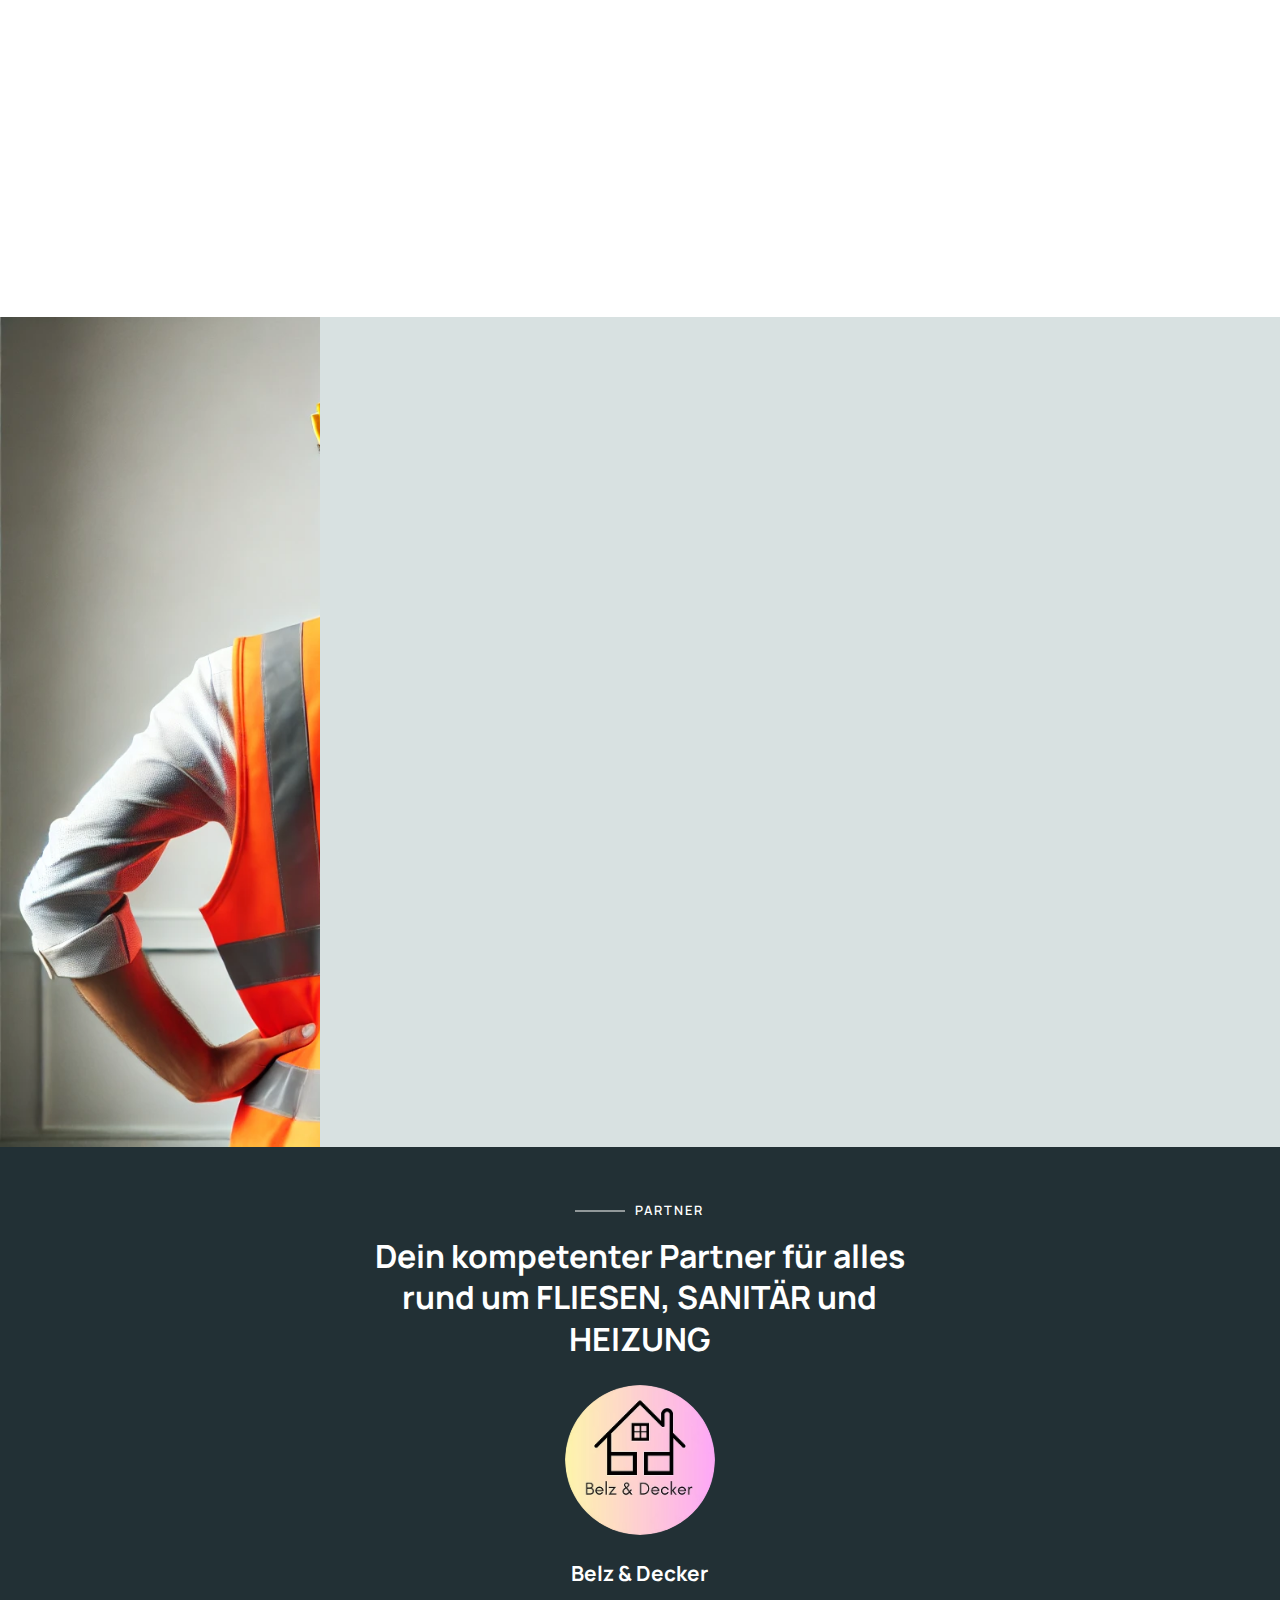
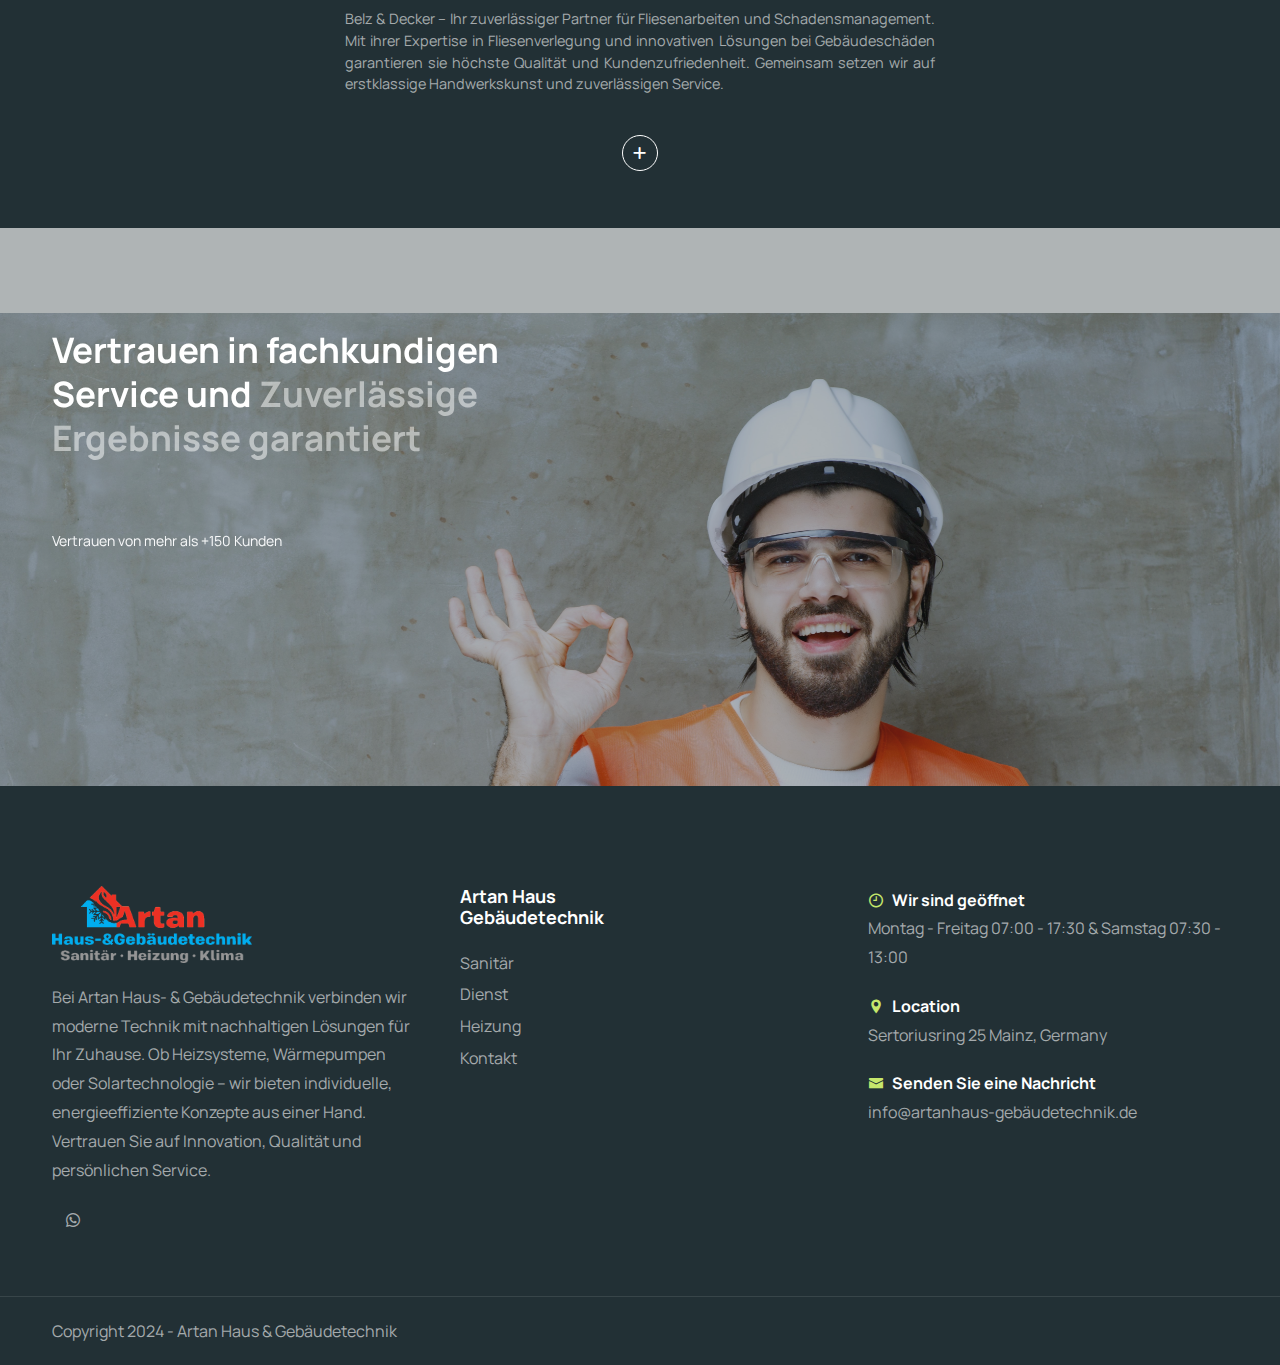
==== commit 914c2591: "halit" ====
--- a/index.html
+++ b/index.html
@@ -164,7 +164,7 @@
                         </div>
 
                         <div class="col-lg-3 text-lg-end text-start">
-                            <a class="btn-main" href="book-repair.html">Kontaktieren Sie uns</a>
+                            <a class="btn-main" href="contact.html">Kontaktieren Sie uns</a>
                         </div>
                     </div>
                 </div>
@@ -532,9 +532,8 @@
 
                             <div class="spacer-20"></div>
 
-                            <div class="fw-bold text-white"><i class="icofont-envelope me-2 id-color-2"></i>Send a
-                                Message</div>
-                            artan@hausgebaudetechnik.com
+                            <div class="fw-bold text-white"><i class="icofont-envelope me-2 id-color-2"></i>Senden Sie eine Nachricht</div>
+                                info@artanhaus-gebäudetechnik.de
                         </div>
                     </div>
                 </div>
@@ -603,7 +602,7 @@
             <div><i class="icofont-clock-time me-2 op-5"></i>Montag - Freitag 07:00 - 17:30 & Samstag 07:30 - 13:00
             </div>
             <div><i class="icofont-location-pin me-2 op-5"></i>Sertoriusring 25 Mainz, Germany </div>
-            <div><i class="icofont-envelope me-2 op-5"></i>artan@hausgebaudetechnik.com</div>
+            <div><i class="icofont-envelope me-2 op-5"></i> info@artanhaus-gebäudetechnik.de</div>
 
             <div class="spacer-30-line"></div>
 
